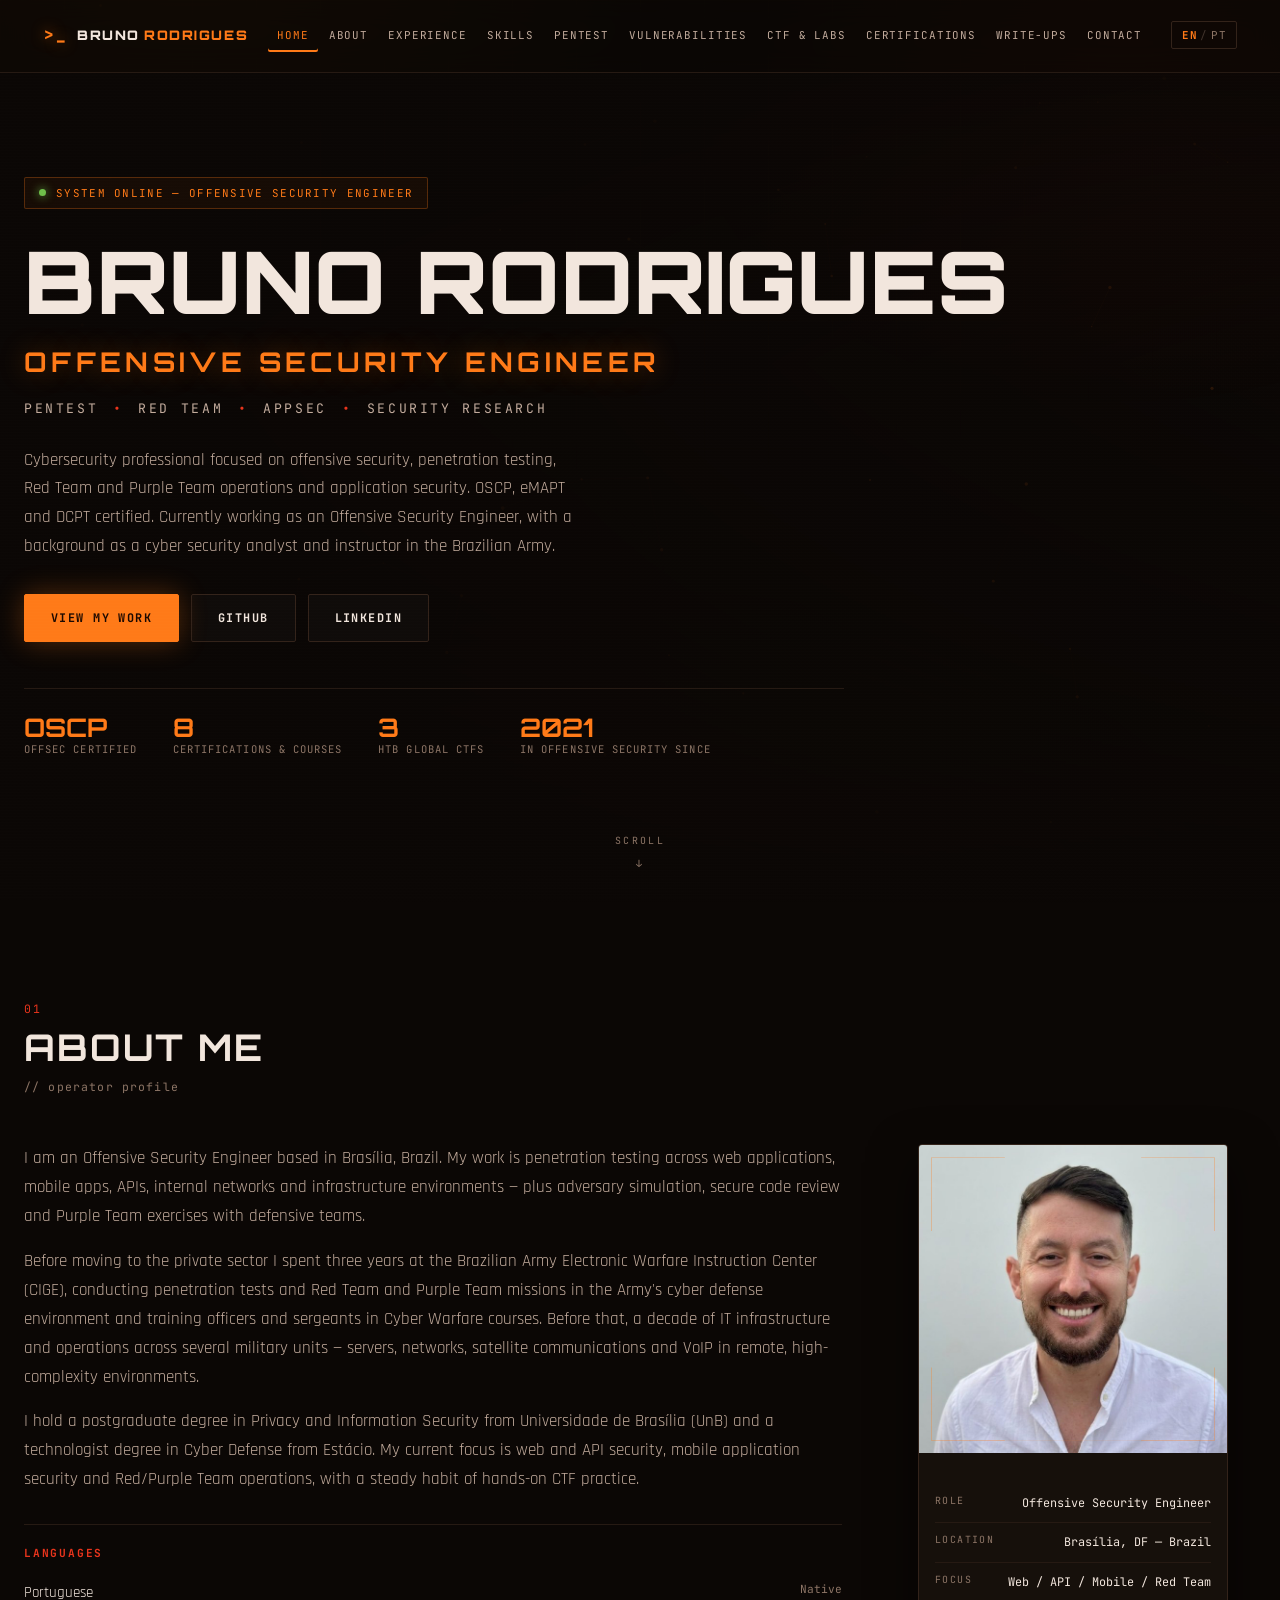
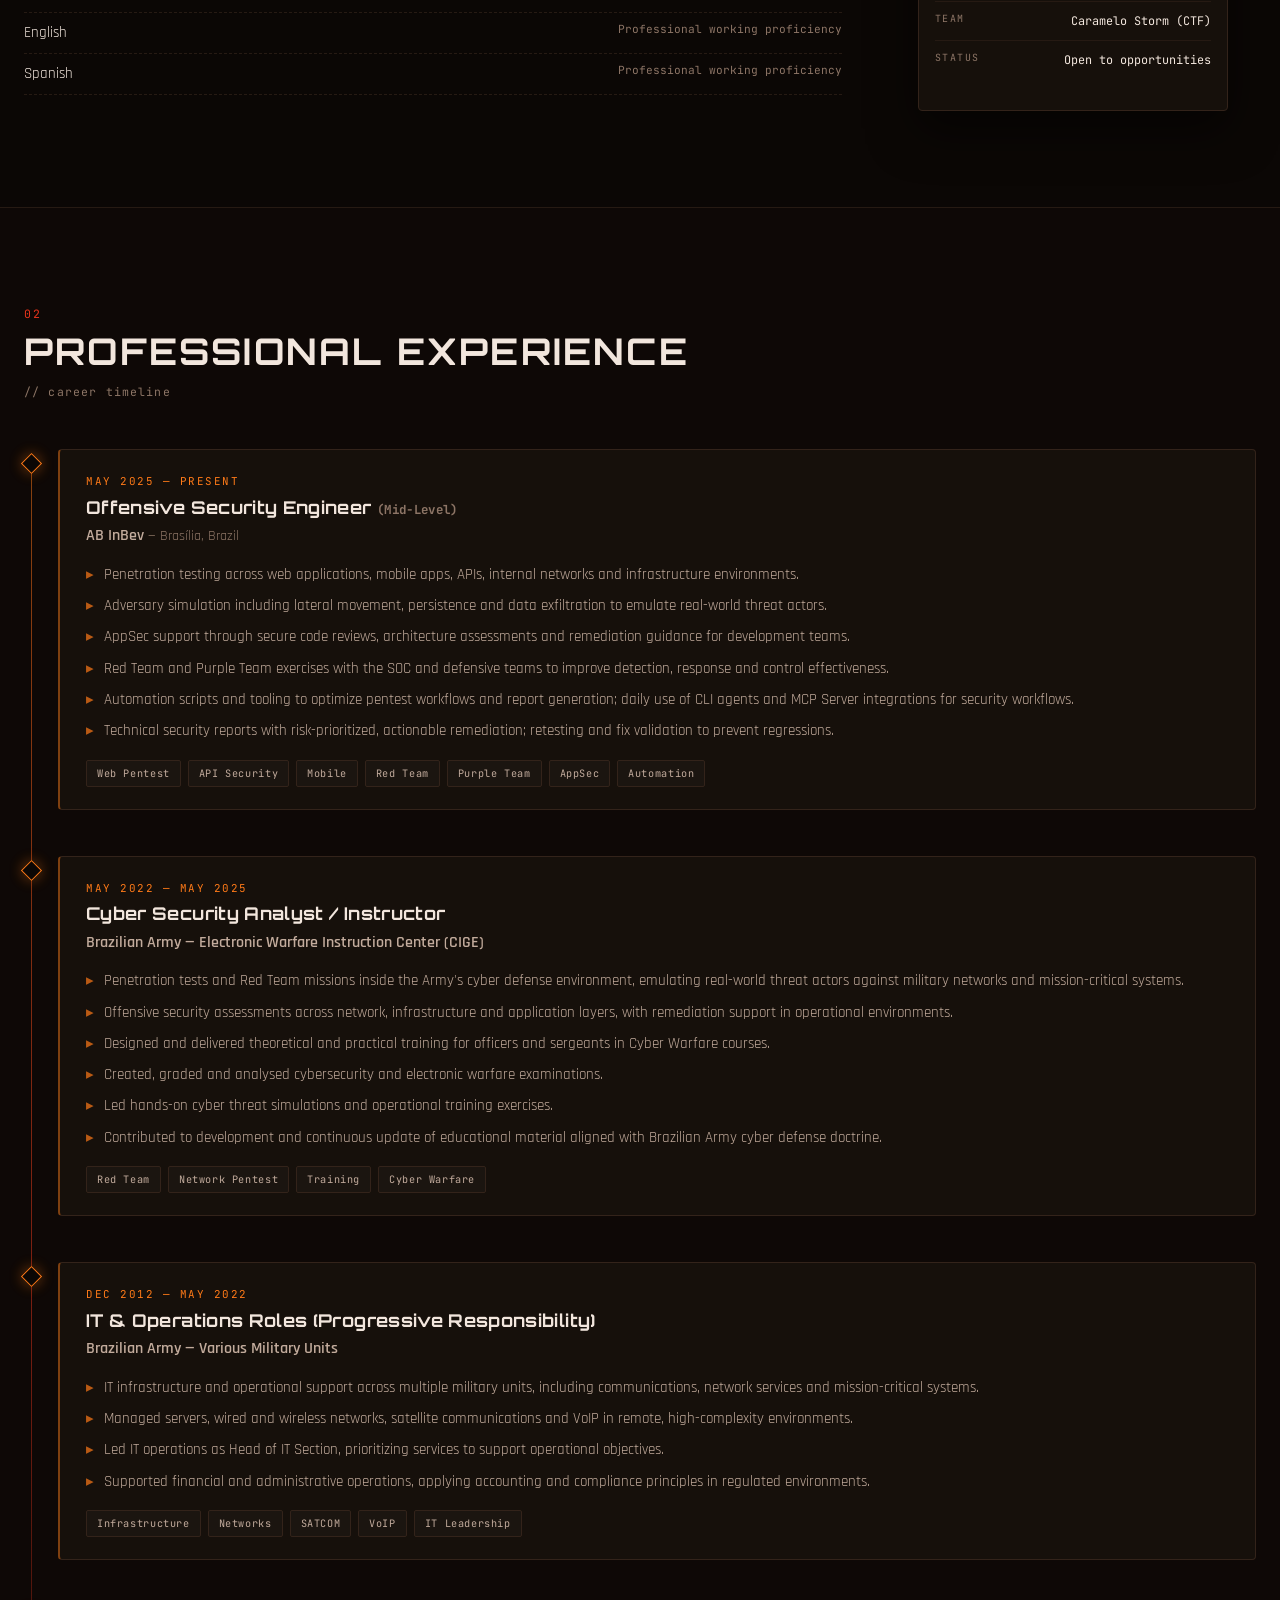
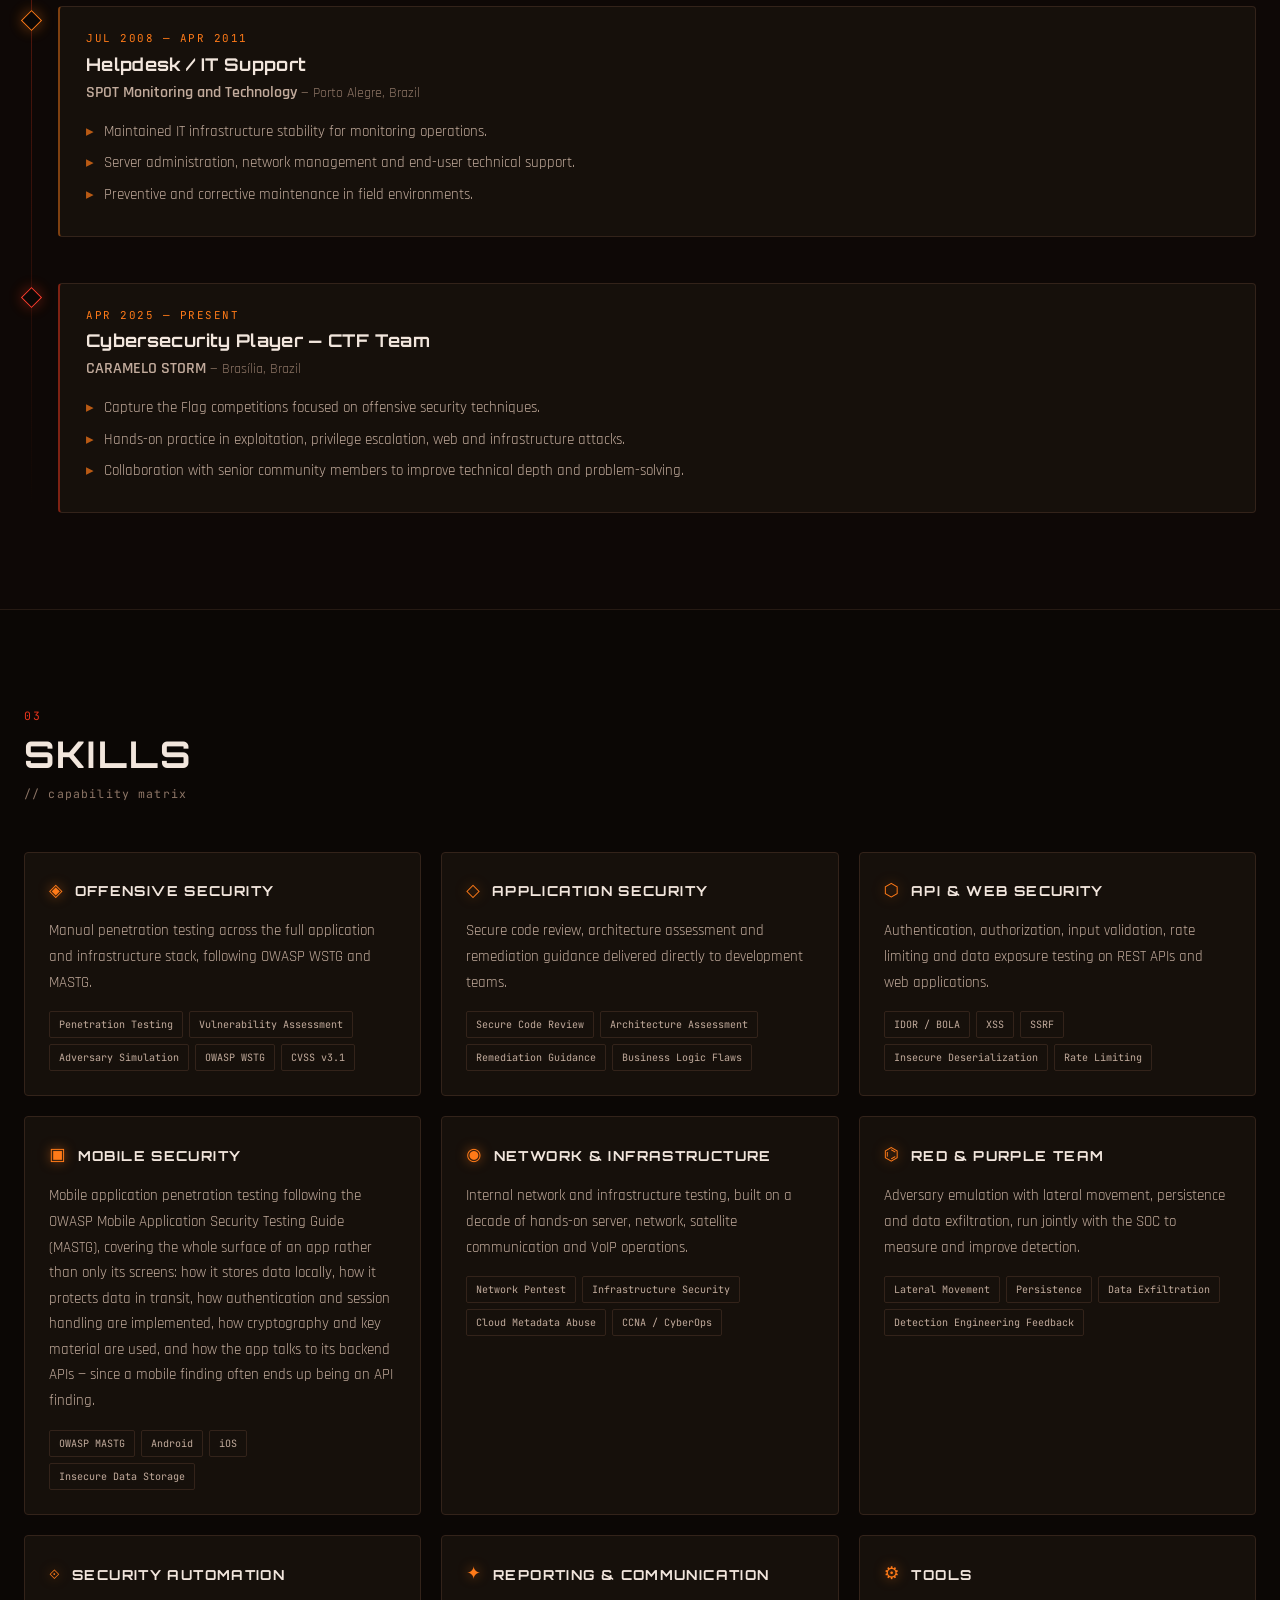
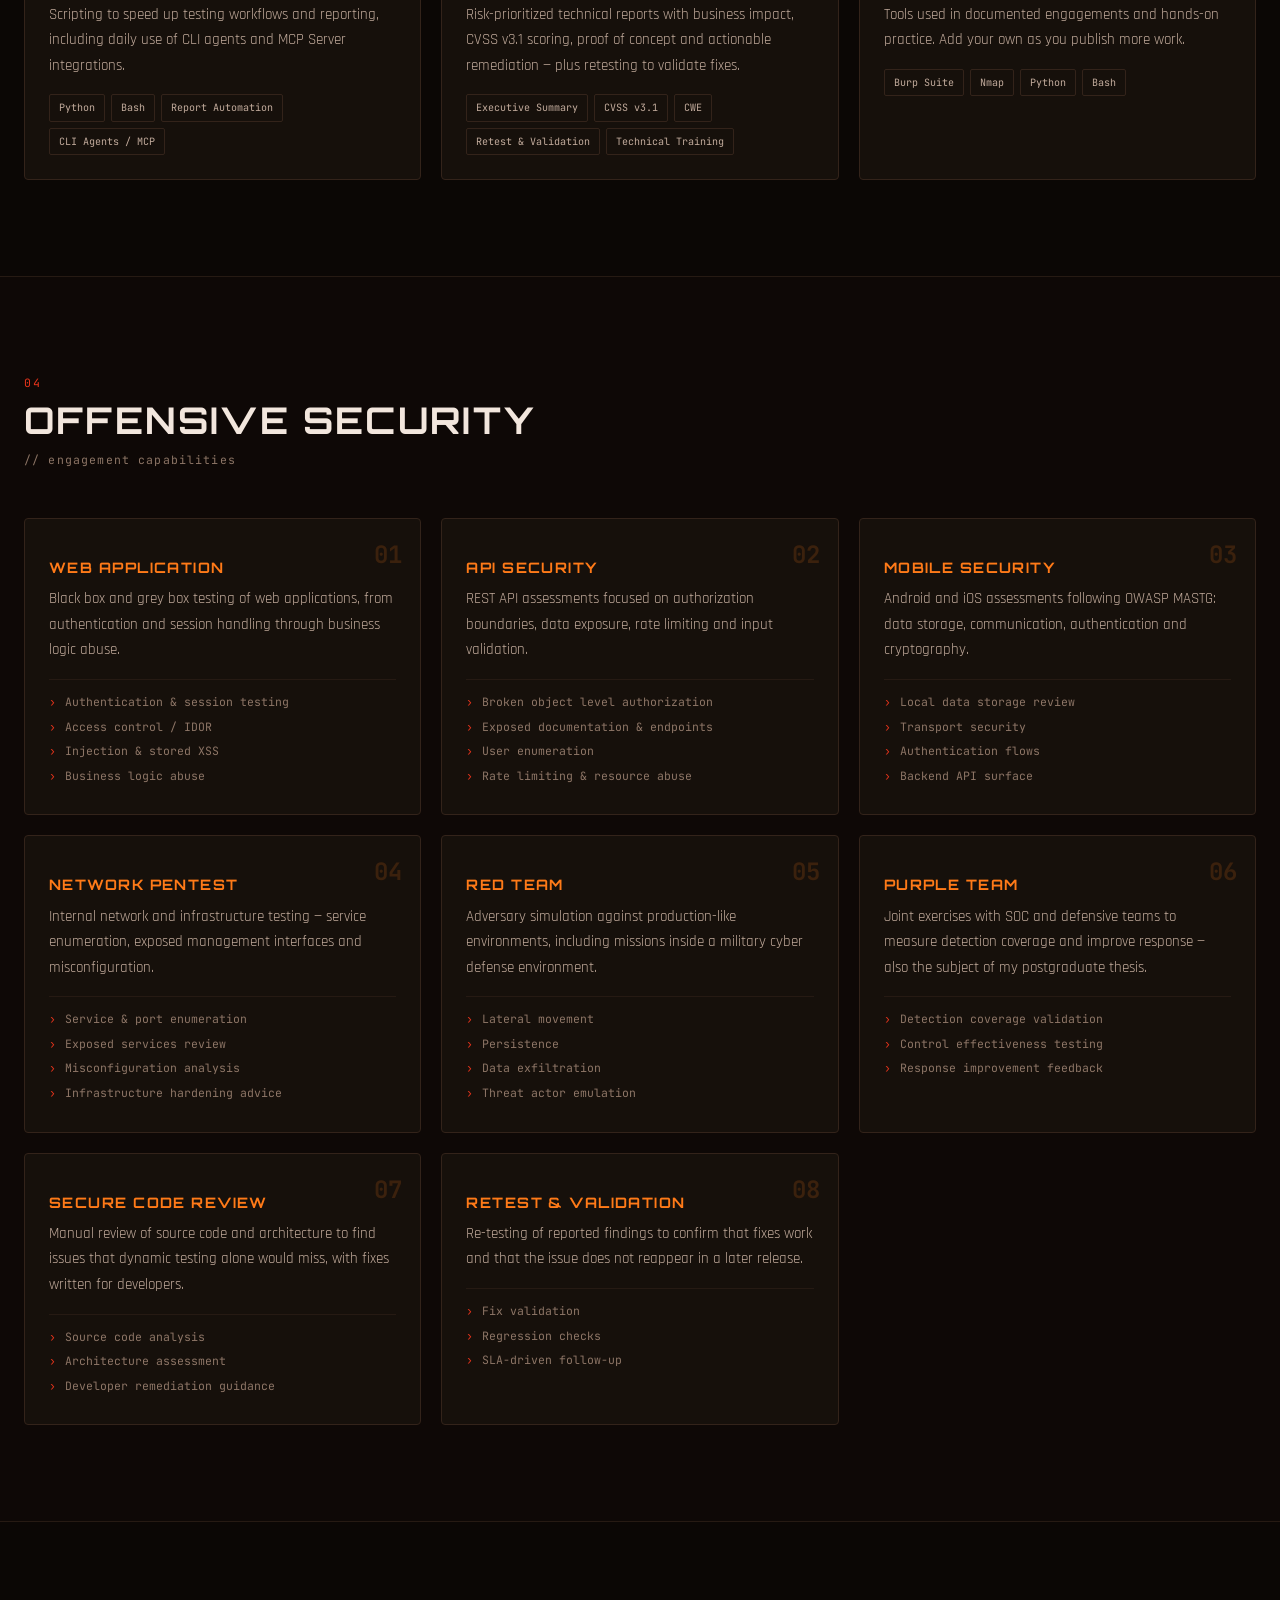
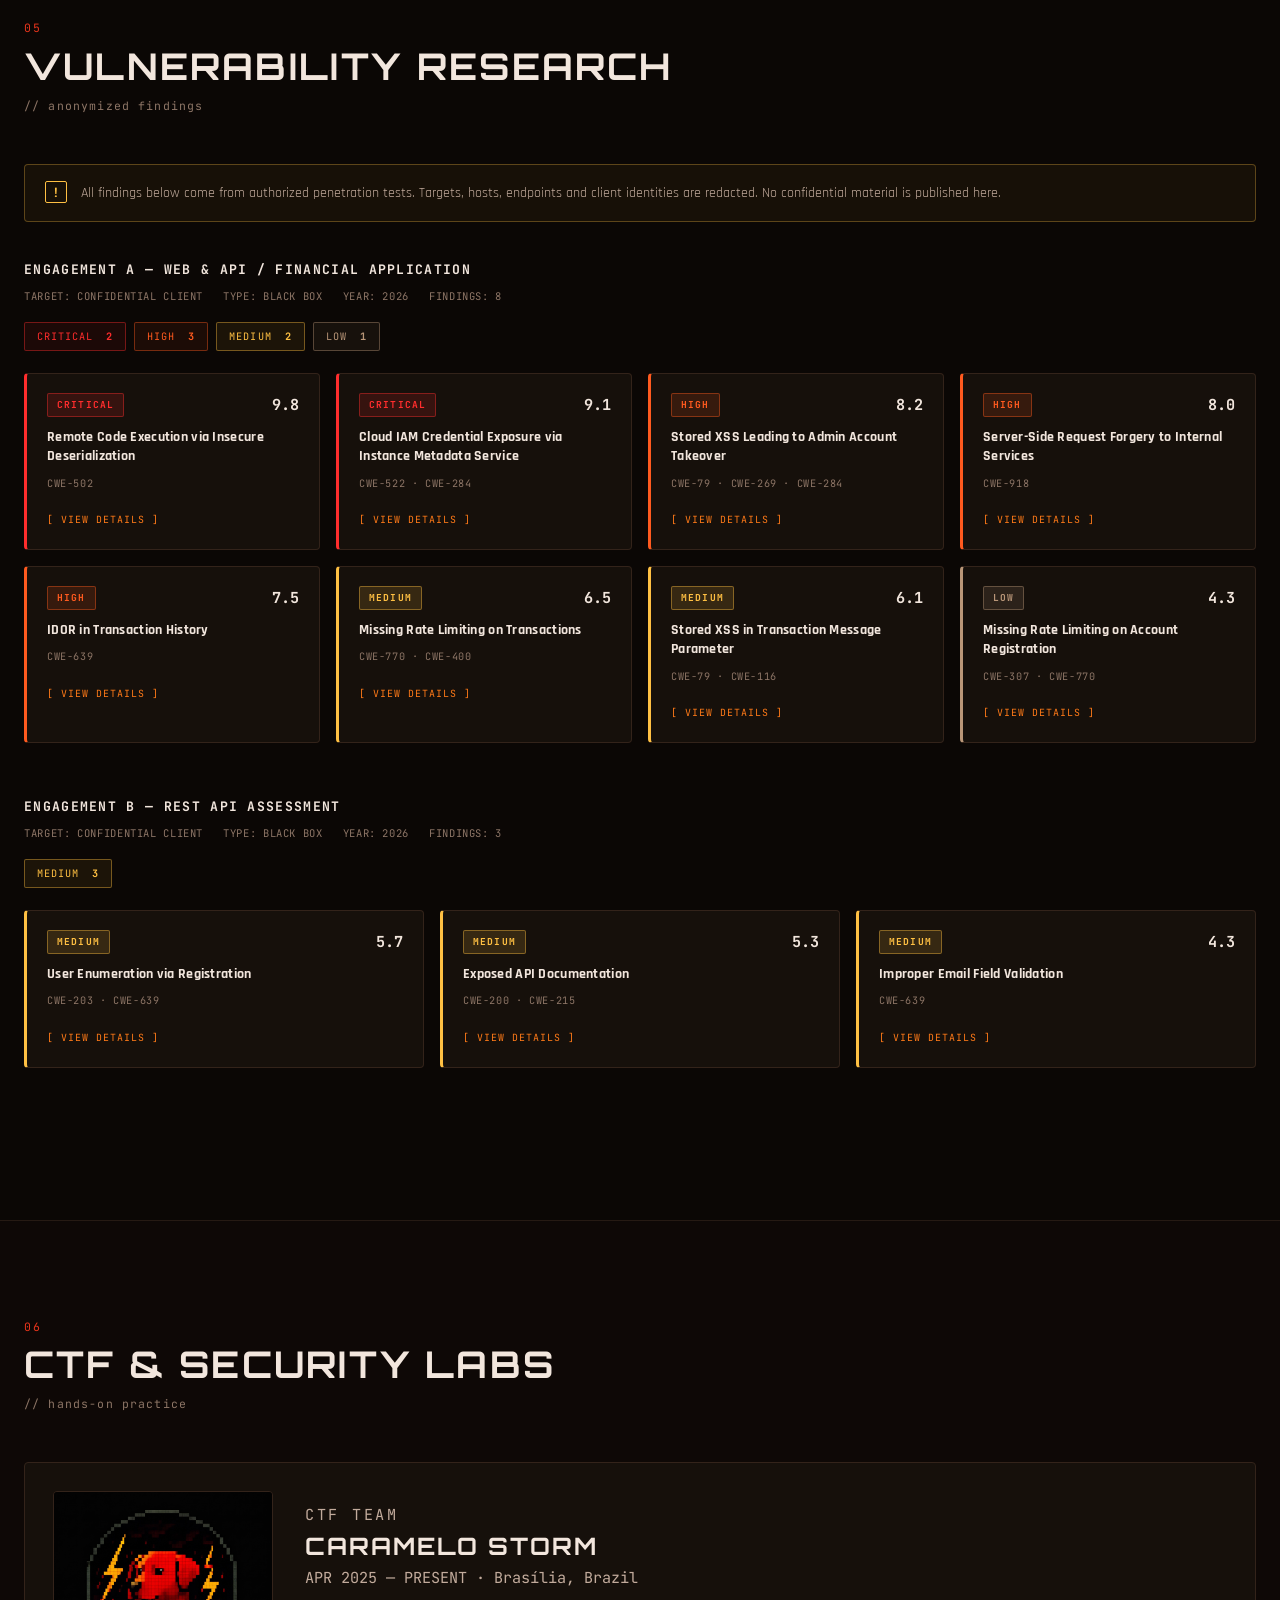
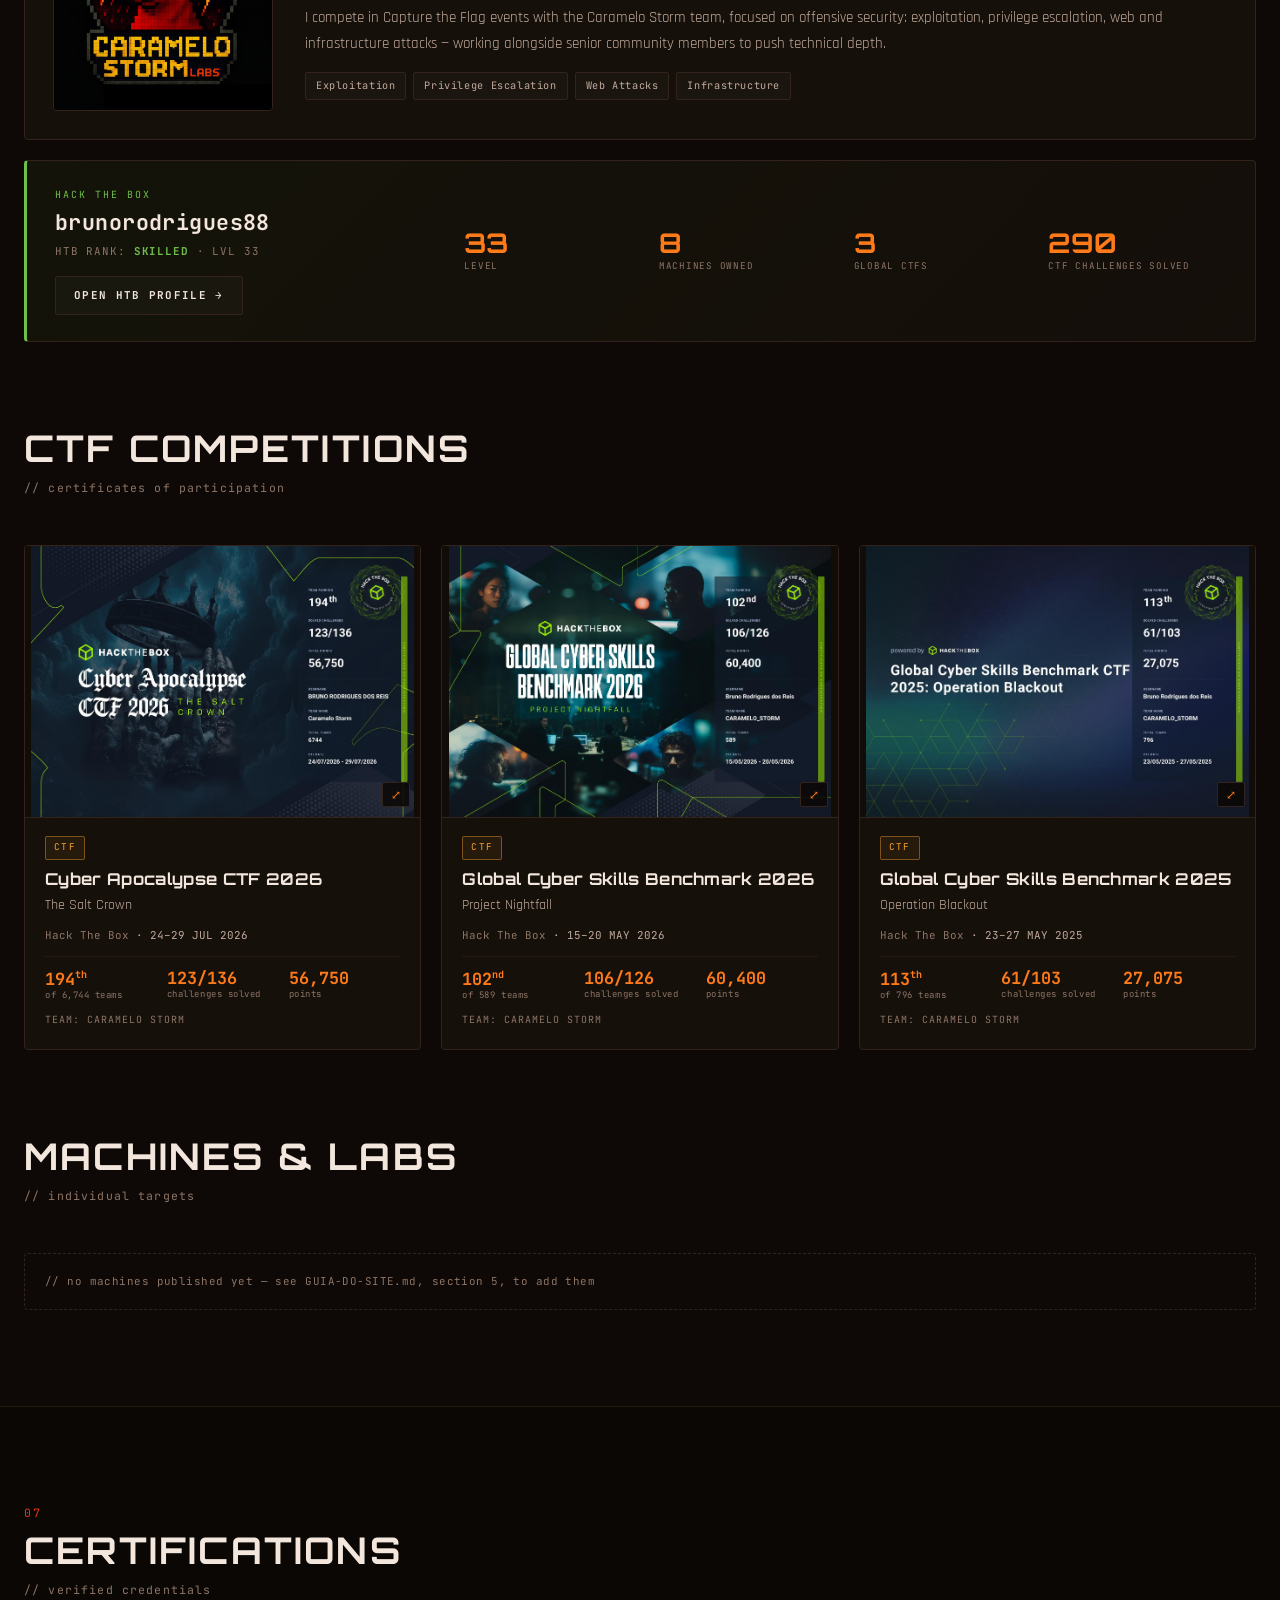
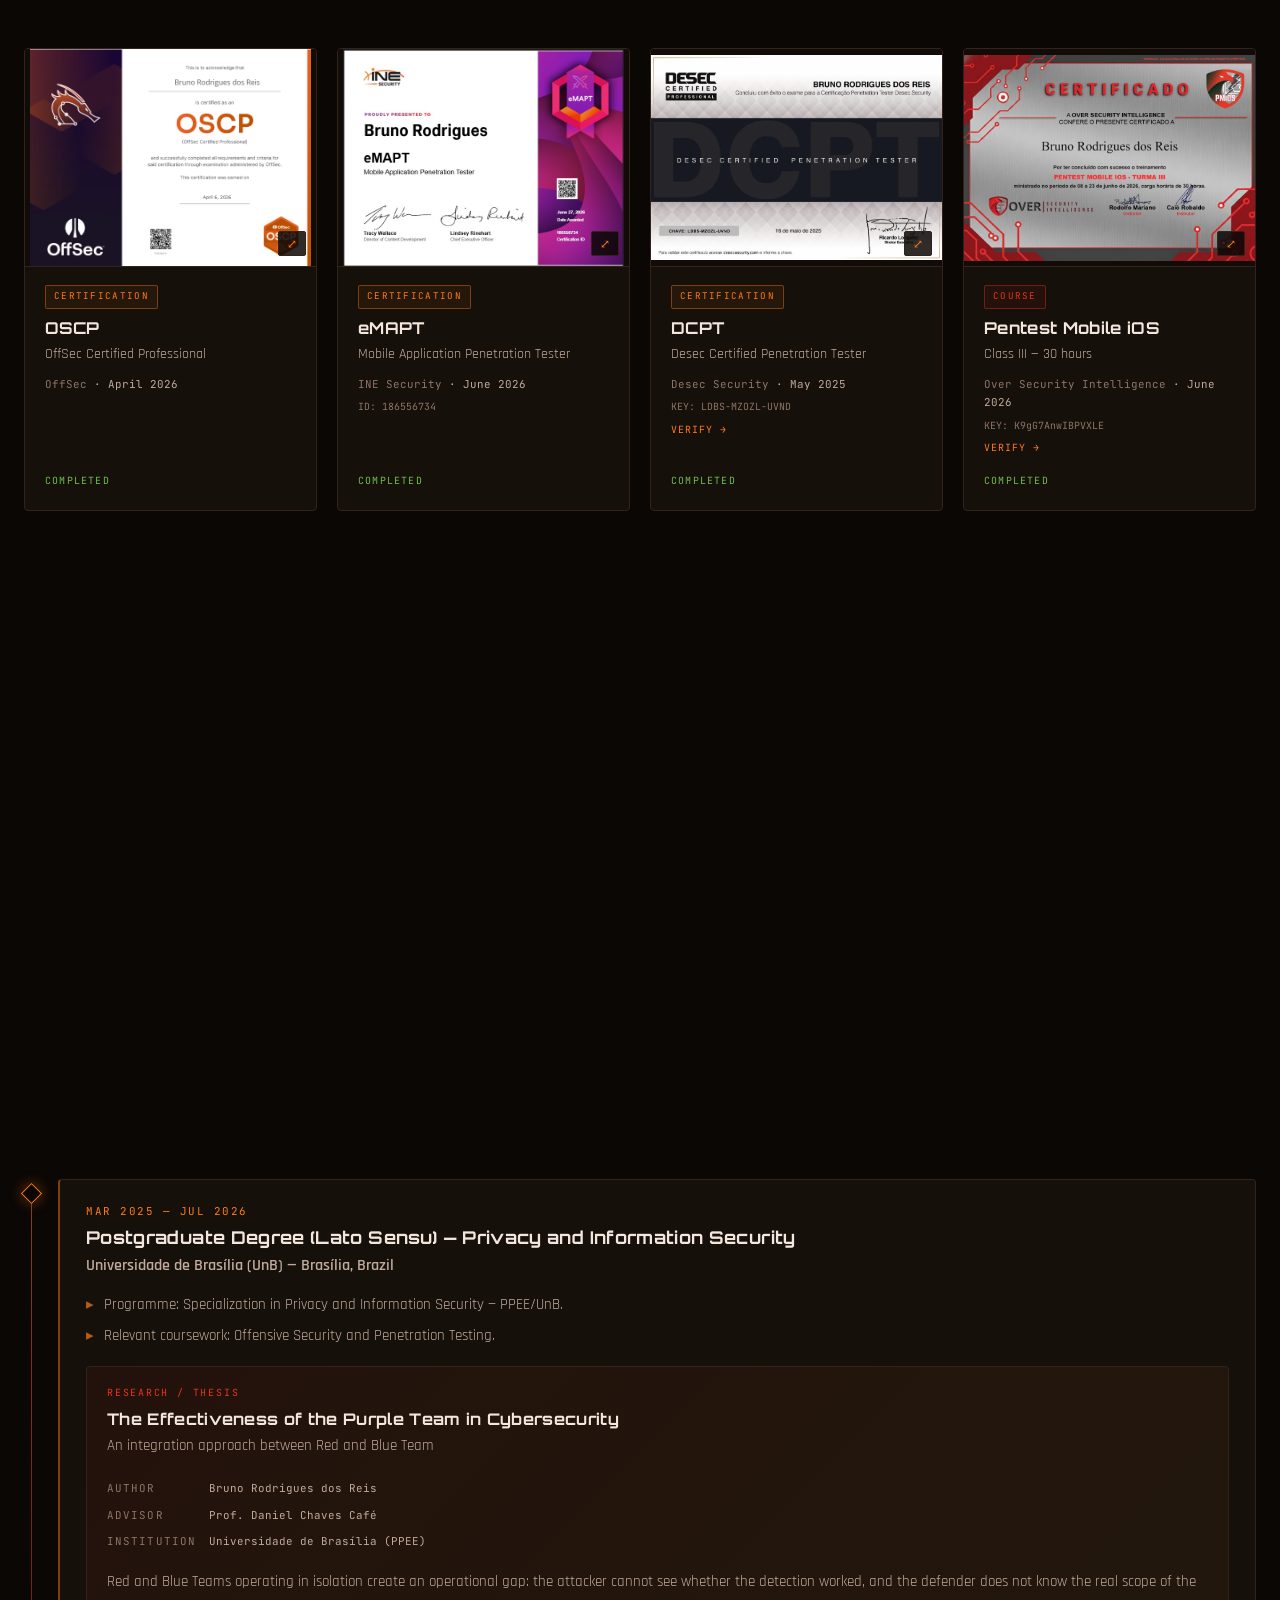
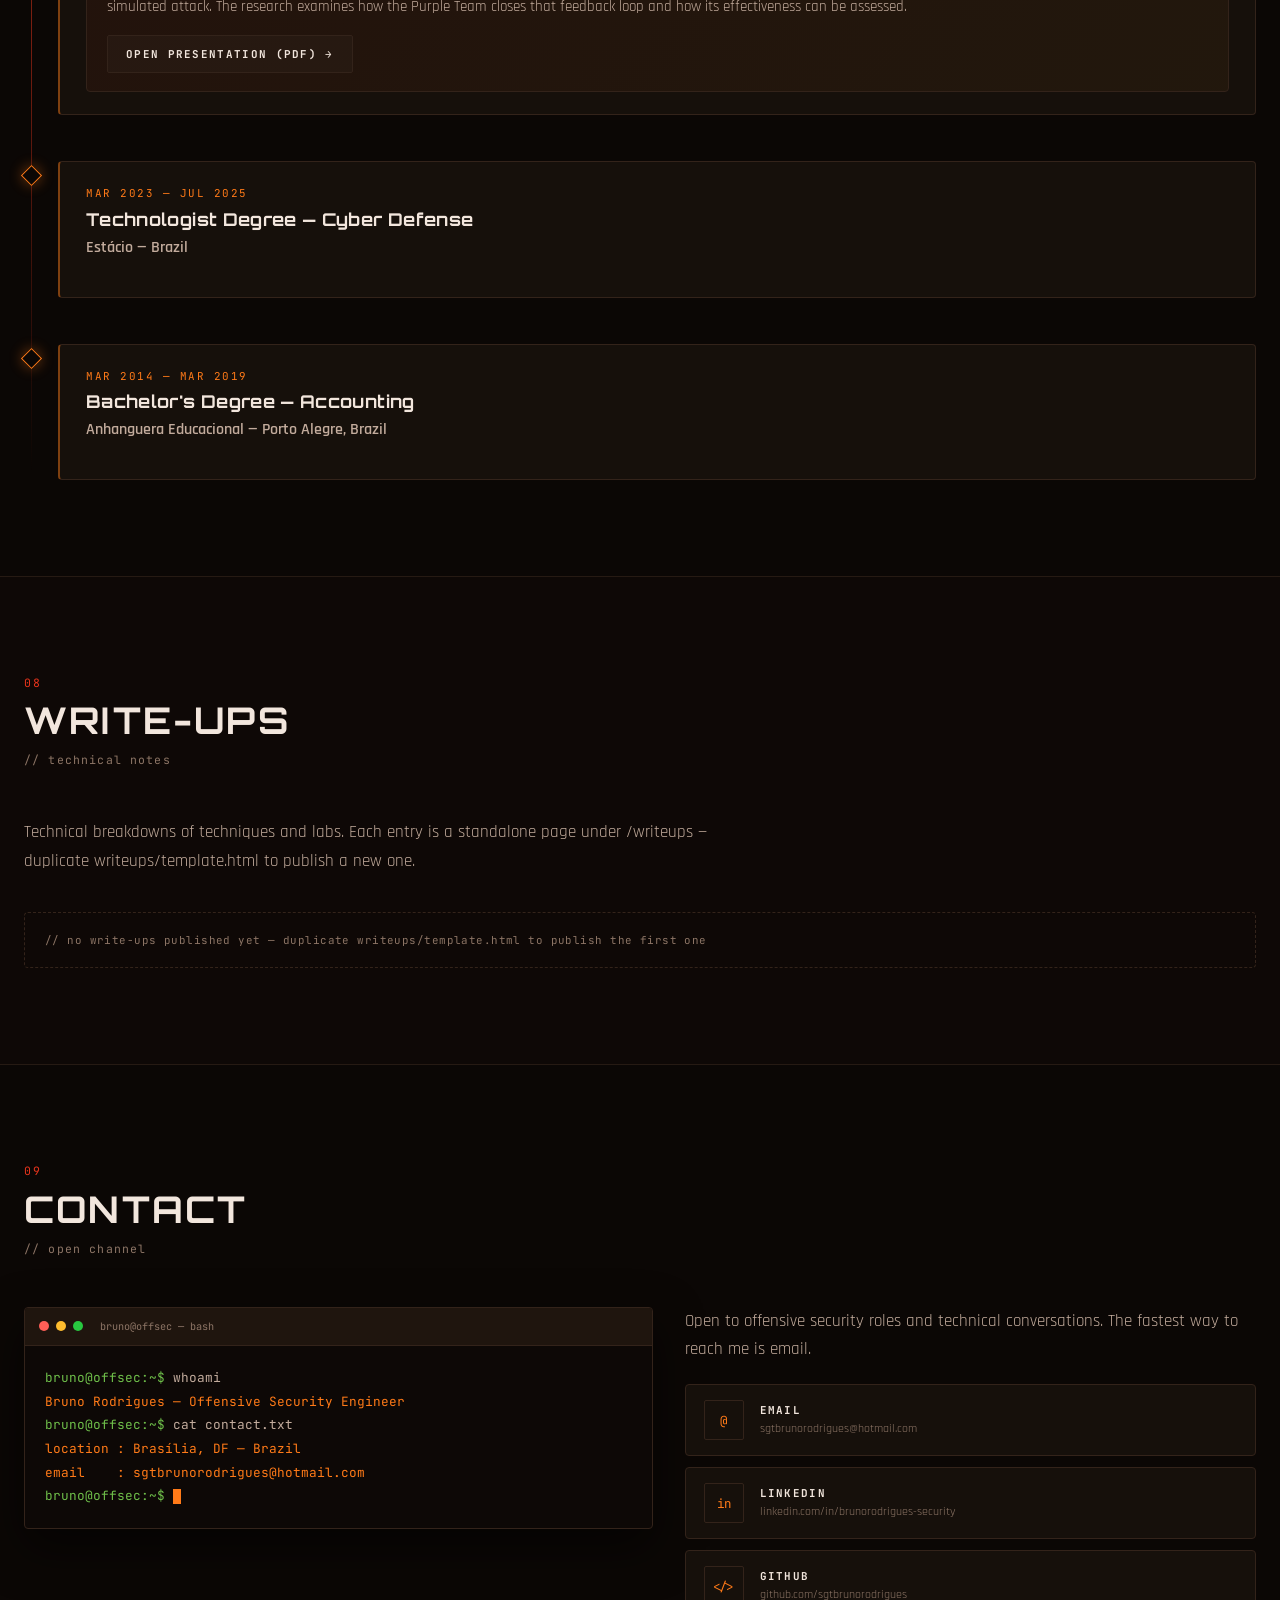
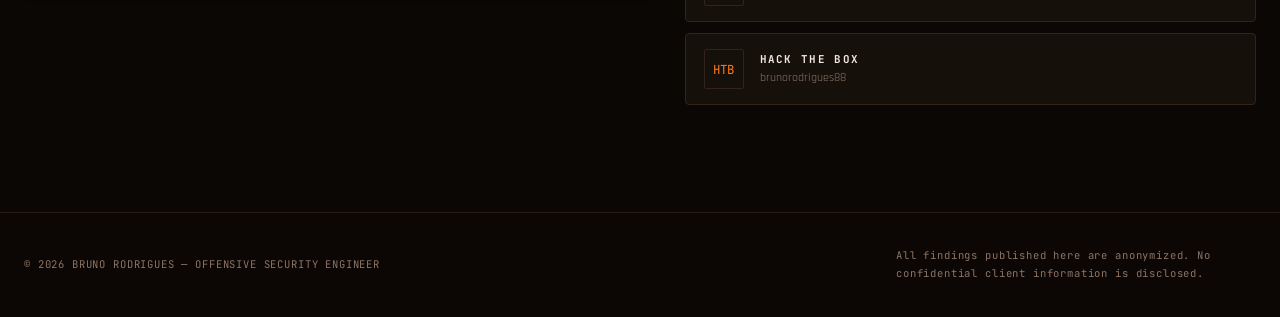
==== index.html @ f2ce3521 "Add files via upload" ====
<!DOCTYPE html>
<html lang="en">
<head>
<meta charset="UTF-8">
<meta name="viewport" content="width=device-width, initial-scale=1.0">

<title>Bruno Rodrigues | Offensive Security Engineer</title>
<meta name="description" content="Cybersecurity portfolio focused on Penetration Testing, Red Team, Application Security and Security Research.">
<meta name="author" content="Bruno Rodrigues">
<meta name="theme-color" content="#0b0705">

<!-- Open Graph / social preview -->
<meta property="og:type" content="website">
<meta property="og:title" content="Bruno Rodrigues | Offensive Security Engineer">
<meta property="og:description" content="Cybersecurity portfolio focused on Penetration Testing, Red Team, Application Security and Security Research.">
<meta property="og:image" content="assets/og-image.jpg">
<meta name="twitter:card" content="summary_large_image">

<!-- Favicon: replace assets/favicon.svg with your own if you want -->
<link rel="icon" href="assets/favicon.svg" type="image/svg+xml">

<!-- Fonts: Orbitron (display) / Rajdhani (UI) / JetBrains Mono (terminal) -->
<link rel="preconnect" href="https://fonts.googleapis.com">
<link rel="preconnect" href="https://fonts.gstatic.com" crossorigin>
<link href="https://fonts.googleapis.com/css2?family=Orbitron:wght@500;700;900&family=Rajdhani:wght@400;500;600;700&family=JetBrains+Mono:wght@400;500;700&display=swap" rel="stylesheet">

<link rel="stylesheet" href="style.css">
</head>

<body>

<!-- ============ BACKGROUND LAYERS (decorative) ============ -->
<div class="bg-grid" aria-hidden="true"></div>
<div class="bg-glow" aria-hidden="true"></div>
<canvas id="particles" class="bg-particles" aria-hidden="true"></canvas>
<div class="scanlines" aria-hidden="true"></div>

<a href="#main" class="skip-link" data-en="Skip to content" data-pt="Ir para o conteúdo">Skip to content</a>

<!-- ============ NAVIGATION ============ -->
<header class="nav" id="nav">
  <div class="nav-inner">
    <a href="#home" class="brand" aria-label="Bruno Rodrigues — home">
      <span class="brand-mark" aria-hidden="true">&gt;_</span>
      <span class="brand-text">BRUNO<span class="brand-accent">RODRIGUES</span></span>
    </a>

    <nav class="nav-links" id="nav-links" aria-label="Main navigation">
      <a href="#home"      data-en="HOME"           data-pt="INÍCIO">HOME</a>
      <a href="#about"     data-en="ABOUT"          data-pt="SOBRE">ABOUT</a>
      <a href="#experience" data-en="EXPERIENCE"    data-pt="EXPERIÊNCIA">EXPERIENCE</a>
      <a href="#skills"    data-en="SKILLS"         data-pt="SKILLS">SKILLS</a>
      <a href="#pentest"   data-en="PENTEST"        data-pt="PENTEST">PENTEST</a>
      <a href="#vulns"     data-en="VULNERABILITIES" data-pt="VULNERABILIDADES">VULNERABILITIES</a>
      <a href="#ctf"       data-en="CTF &amp; LABS" data-pt="CTF &amp; LABS">CTF &amp; LABS</a>
      <a href="#certs"     data-en="CERTIFICATIONS" data-pt="CERTIFICAÇÕES">CERTIFICATIONS</a>
      <a href="#writeups"  data-en="WRITE-UPS"      data-pt="WRITE-UPS">WRITE-UPS</a>
      <a href="#contact"   data-en="CONTACT"        data-pt="CONTATO">CONTACT</a>
    </nav>

    <div class="nav-actions">
      <button id="lang-toggle" class="lang-toggle" type="button"
              aria-label="Switch language / Trocar idioma">
        <span class="lang-opt is-active" data-lang="en">EN</span><span class="lang-sep">/</span><span class="lang-opt" data-lang="pt">PT</span>
      </button>
      <button id="nav-toggle" class="nav-toggle" type="button"
              aria-expanded="false" aria-controls="nav-links"
              aria-label="Open menu">
        <span></span><span></span><span></span>
      </button>
    </div>
  </div>
  <div class="nav-progress" id="nav-progress" aria-hidden="true"></div>
</header>

<main id="main">

<!-- ============ HERO ============ -->
<section id="home" class="hero">
  <div class="hero-media" aria-hidden="true">
    <!-- Replace assets/hero.jpg with your own image (1920x1080 or larger).
         If the file is missing, the gradient below still looks fine. -->
    <img src="assets/hero.jpg" alt="" onerror="this.style.display='none'">
    <div class="hero-media-overlay"></div>
  </div>

  <div class="hero-content">
    <div class="hero-status">
      <span class="dot" aria-hidden="true"></span>
      <span class="mono" data-en="SYSTEM ONLINE — OFFENSIVE SECURITY ENGINEER"
                          data-pt="SISTEMA ONLINE — ENGENHEIRO DE SEGURANÇA OFENSIVA">SYSTEM ONLINE — OFFENSIVE SECURITY ENGINEER</span>
    </div>

    <h1 class="hero-name">
      <span class="glitch" data-text="BRUNO RODRIGUES">BRUNO RODRIGUES</span>
    </h1>

    <p class="hero-title" data-en="OFFENSIVE SECURITY ENGINEER" data-pt="OFFENSIVE SECURITY ENGINEER">OFFENSIVE SECURITY ENGINEER</p>

    <p class="hero-sub mono">PENTEST <span class="sep">•</span> RED TEAM <span class="sep">•</span> APPSEC <span class="sep">•</span> SECURITY RESEARCH</p>

    <p class="hero-desc"
       data-en="Cybersecurity professional focused on offensive security, penetration testing, Red Team and Purple Team operations and application security. OSCP, eMAPT and DCPT certified. Currently working as an Offensive Security Engineer, with a background as a cyber security analyst and instructor in the Brazilian Army."
       data-pt="Profissional de cibersegurança focado em segurança ofensiva, testes de intrusão, operações de Red Team e Purple Team e segurança de aplicações. Certificado OSCP, eMAPT e DCPT. Atualmente atuo como Offensive Security Engineer, com trajetória anterior como analista de segurança cibernética e instrutor no Exército Brasileiro.">
      Cybersecurity professional focused on offensive security, penetration testing, red team operations and application security.
    </p>

    <div class="hero-buttons">
      <a href="#pentest" class="btn btn-primary" data-en="VIEW MY WORK" data-pt="VER MEU TRABALHO">VIEW MY WORK</a>
      <!-- TODO: replace with your real GitHub URL -->
      <a href="https://github.com/sgtbrunorodrigues" class="btn" target="_blank" rel="noopener noreferrer">GITHUB</a>
      <!-- TODO: replace with your real LinkedIn URL -->
      <a href="https://www.linkedin.com/in/brunorodrigues-security/" class="btn" target="_blank" rel="noopener noreferrer">LINKEDIN</a>
    </div>

    <ul class="hero-stats" aria-label="Quick facts">
      <li><strong>OSCP</strong><span data-en="OffSec Certified" data-pt="Certificado OffSec">OffSec Certified</span></li>
      <li><strong>8</strong><span data-en="Certifications &amp; courses" data-pt="Certificações e cursos">Certifications &amp; courses</span></li>
      <li><strong>3</strong><span data-en="HTB global CTFs" data-pt="CTFs globais HTB">HTB global CTFs</span></li>
      <li><strong>2021</strong><span data-en="In offensive security since" data-pt="Em segurança ofensiva desde">In offensive security since</span></li>
    </ul>
  </div>

  <a href="#about" class="hero-scroll mono" aria-label="Scroll to about section">
    <span data-en="SCROLL" data-pt="ROLAR">SCROLL</span>
    <span class="arrow" aria-hidden="true">↓</span>
  </a>
</section>

<!-- ============ ABOUT ============ -->
<section id="about" class="section">
  <div class="wrap">
    <div class="section-head">
      <span class="section-index mono">01</span>
      <h2 data-en="ABOUT ME" data-pt="SOBRE MIM">ABOUT ME</h2>
      <p class="section-tag mono" data-en="// operator profile" data-pt="// perfil do operador">// operator profile</p>
    </div>

    <div class="about-grid">
      <div class="about-text">
        <p data-en="I am an Offensive Security Engineer based in Brasília, Brazil. My work is penetration testing across web applications, mobile apps, APIs, internal networks and infrastructure environments — plus adversary simulation, secure code review and Purple Team exercises with defensive teams."
           data-pt="Sou Offensive Security Engineer, baseado em Brasília, Brasil. Meu trabalho é realizar testes de intrusão em aplicações web, aplicativos mobile, APIs, redes internas e ambientes de infraestrutura — além de simulação de adversários, revisão segura de código e exercícios de Purple Team junto aos times defensivos.">
        </p>

        <p data-en="Before moving to the private sector I spent three years at the Brazilian Army Electronic Warfare Instruction Center (CIGE), conducting penetration tests and Red Team and Purple Team missions in the Army's cyber defense environment and training officers and sergeants in Cyber Warfare courses. Before that, a decade of IT infrastructure and operations across several military units — servers, networks, satellite communications and VoIP in remote, high-complexity environments."
           data-pt="Antes de migrar para a iniciativa privada, passei três anos no Centro de Instrução de Guerra Eletrônica (CIGE) do Exército Brasileiro, conduzindo testes de intrusão e missões de Red Team e Purple Team no ambiente de defesa cibernética da Força e ministrando instrução para oficiais e sargentos em cursos de Guerra Cibernética. Antes disso, uma década de infraestrutura e operações de TI em diversas organizações militares — servidores, redes, comunicações via satélite e VoIP em ambientes remotos e de alta complexidade.">
        </p>

        <p data-en="I hold a postgraduate degree in Privacy and Information Security from Universidade de Brasília (UnB) and a technologist degree in Cyber Defense from Estácio. My current focus is web and API security, mobile application security and Red/Purple Team operations, with a steady habit of hands-on CTF practice."
           data-pt="Sou pós-graduado (lato sensu) em Privacidade e Segurança da Informação pela Universidade de Brasília (UnB) e tecnólogo em Defesa Cibernética pela Estácio. Meu foco atual é segurança web e de APIs, segurança de aplicações mobile e operações de Red/Purple Team, com prática constante em CTFs.">
        </p>

        <div class="about-langs">
          <h3 class="mono" data-en="LANGUAGES" data-pt="IDIOMAS">LANGUAGES</h3>
          <ul>
            <li><span data-en="Portuguese" data-pt="Português">Portuguese</span> <em data-en="Native" data-pt="Nativo">Native</em></li>
            <li><span data-en="English" data-pt="Inglês">English</span> <em data-en="Professional working proficiency" data-pt="Proficiência profissional">Professional working proficiency</em></li>
            <li><span data-en="Spanish" data-pt="Espanhol">Spanish</span> <em data-en="Professional working proficiency" data-pt="Proficiência profissional">Professional working proficiency</em></li>
          </ul>
        </div>
      </div>

      <aside class="about-card" aria-label="Profile summary">
        <div class="about-photo">
          <!-- Replace assets/profile.jpg with your photo (square, ~600x600) -->
          <img src="assets/profile.jpg" alt="Bruno Rodrigues" onerror="this.closest('.about-photo').classList.add('no-photo')">
          <div class="photo-fallback mono" aria-hidden="true">BR</div>
          <div class="photo-frame" aria-hidden="true"></div>
        </div>
        <dl class="about-meta mono">
          <div><dt data-en="ROLE" data-pt="CARGO">ROLE</dt><dd>Offensive Security Engineer</dd></div>
          <div><dt data-en="LOCATION" data-pt="LOCALIZAÇÃO">LOCATION</dt><dd data-en="Brasília, DF — Brazil" data-pt="Brasília, DF — Brasil">Brasília, DF — Brazil</dd></div>
          <div><dt data-en="FOCUS" data-pt="FOCO">FOCUS</dt><dd data-en="Web / API / Mobile / Red Team" data-pt="Web / API / Mobile / Red Team">Web / API / Mobile / Red Team</dd></div>
          <div><dt data-en="TEAM" data-pt="EQUIPE">TEAM</dt><dd>Caramelo Storm (CTF)</dd></div>
          <div><dt data-en="STATUS" data-pt="STATUS">STATUS</dt><dd class="status-ok" data-en="Open to opportunities" data-pt="Aberto a oportunidades">Open to opportunities</dd></div>
        </dl>
      </aside>
    </div>
  </div>
</section>

<!-- ============ EXPERIENCE ============ -->
<section id="experience" class="section section-alt">
  <div class="wrap">
    <div class="section-head">
      <span class="section-index mono">02</span>
      <h2 data-en="PROFESSIONAL EXPERIENCE" data-pt="EXPERIÊNCIA PROFISSIONAL">PROFESSIONAL EXPERIENCE</h2>
      <p class="section-tag mono" data-en="// career timeline" data-pt="// linha do tempo">// career timeline</p>
    </div>

    <ol class="timeline">

      <li class="tl-item">
        <div class="tl-marker" aria-hidden="true"></div>
        <div class="tl-body">
          <p class="tl-period mono" data-en="MAY 2025 — PRESENT" data-pt="MAI 2025 — ATUAL">MAY 2025 — PRESENT</p>
          <h3 class="tl-role">Offensive Security Engineer <span class="tl-level" data-en="(Mid-Level)" data-pt="(Pleno)">(Mid-Level)</span></h3>
          <p class="tl-company">AB InBev <span class="tl-place" data-en="— Brasília, Brazil" data-pt="— Brasília, Brasil">— Brasília, Brazil</span></p>
          <ul class="tl-list">
            <li data-en="Penetration testing across web applications, mobile apps, APIs, internal networks and infrastructure environments." data-pt="Testes de intrusão em aplicações web, apps mobile, APIs, redes internas e ambientes de infraestrutura."></li>
            <li data-en="Adversary simulation including lateral movement, persistence and data exfiltration to emulate real-world threat actors." data-pt="Simulação de adversários incluindo movimentação lateral, persistência e exfiltração de dados para emular agentes de ameaça reais."></li>
            <li data-en="AppSec support through secure code reviews, architecture assessments and remediation guidance for development teams." data-pt="Apoio a AppSec com revisão segura de código, avaliação de arquitetura e orientação de remediação para times de desenvolvimento."></li>
            <li data-en="Red Team and Purple Team exercises with the SOC and defensive teams to improve detection, response and control effectiveness." data-pt="Exercícios de Red Team e Purple Team com o SOC e times defensivos para melhorar detecção, resposta e efetividade dos controles."></li>
            <li data-en="Automation scripts and tooling to optimize pentest workflows and report generation; daily use of CLI agents and MCP Server integrations for security workflows." data-pt="Scripts de automação e ferramentas para otimizar o fluxo de pentest e a geração de relatórios; uso diário de agentes de CLI e integração com MCP Servers em workflows de segurança."></li>
            <li data-en="Technical security reports with risk-prioritized, actionable remediation; retesting and fix validation to prevent regressions." data-pt="Relatórios técnicos com remediação priorizada por risco; reteste e validação de correções para evitar regressões."></li>
          </ul>
          <ul class="tag-row" aria-label="Focus areas">
            <li>Web Pentest</li><li>API Security</li><li>Mobile</li><li>Red Team</li><li>Purple Team</li><li>AppSec</li><li>Automation</li>
          </ul>
        </div>
      </li>

      <li class="tl-item">
        <div class="tl-marker" aria-hidden="true"></div>
        <div class="tl-body">
          <p class="tl-period mono" data-en="MAY 2022 — MAY 2025" data-pt="MAI 2022 — MAI 2025">MAY 2022 — MAY 2025</p>
          <h3 class="tl-role" data-en="Cyber Security Analyst / Instructor" data-pt="Analista de Segurança Cibernética / Instrutor">Cyber Security Analyst / Instructor</h3>
          <p class="tl-company" data-en="Brazilian Army — Electronic Warfare Instruction Center (CIGE)" data-pt="Exército Brasileiro — Centro de Instrução de Guerra Eletrônica (CIGE)">Brazilian Army — Electronic Warfare Instruction Center (CIGE)<span class="tl-place"> — Brasília, Brazil</span></p>
          <ul class="tl-list">
            <li data-en="Penetration tests and Red Team missions inside the Army's cyber defense environment, emulating real-world threat actors against military networks and mission-critical systems." data-pt="Testes de intrusão e missões de Red Team no ambiente de defesa cibernética do Exército, emulando agentes de ameaça reais contra redes militares e sistemas críticos."></li>
            <li data-en="Offensive security assessments across network, infrastructure and application layers, with remediation support in operational environments." data-pt="Avaliações de segurança ofensiva nas camadas de rede, infraestrutura e aplicação, com apoio à remediação em ambientes operacionais."></li>
            <li data-en="Designed and delivered theoretical and practical training for officers and sergeants in Cyber Warfare courses." data-pt="Planejamento e condução de instrução teórica e prática para oficiais e sargentos em cursos de Guerra Cibernética."></li>
            <li data-en="Created, graded and analysed cybersecurity and electronic warfare examinations." data-pt="Elaboração, correção e análise de avaliações de segurança cibernética e guerra eletrônica."></li>
            <li data-en="Led hands-on cyber threat simulations and operational training exercises." data-pt="Condução de simulações de ameaças cibernéticas e exercícios operacionais práticos."></li>
            <li data-en="Contributed to development and continuous update of educational material aligned with Brazilian Army cyber defense doctrine." data-pt="Contribuição no desenvolvimento e atualização de material didático alinhado à doutrina de defesa cibernética do Exército Brasileiro."></li>
          </ul>
          <ul class="tag-row" aria-label="Focus areas">
            <li>Red Team</li><li data-en="Network Pentest" data-pt="Pentest de Rede">Network Pentest</li><li data-en="Training" data-pt="Instrução">Training</li><li data-en="Cyber Warfare" data-pt="Guerra Cibernética">Cyber Warfare</li>
          </ul>
        </div>
      </li>

      <li class="tl-item">
        <div class="tl-marker" aria-hidden="true"></div>
        <div class="tl-body">
          <p class="tl-period mono" data-en="DEC 2012 — MAY 2022" data-pt="DEZ 2012 — MAI 2022">DEC 2012 — MAY 2022</p>
          <h3 class="tl-role" data-en="IT &amp; Operations Roles (Progressive Responsibility)" data-pt="Funções de TI e Operações (responsabilidade progressiva)">IT &amp; Operations Roles (Progressive Responsibility)</h3>
          <p class="tl-company" data-en="Brazilian Army — Various Military Units" data-pt="Exército Brasileiro — Diversas Organizações Militares">Brazilian Army — Various Military Units<span class="tl-place"> — Brazil</span></p>
          <ul class="tl-list">
            <li data-en="IT infrastructure and operational support across multiple military units, including communications, network services and mission-critical systems." data-pt="Infraestrutura de TI e suporte operacional em diversas organizações militares, incluindo comunicações, serviços de rede e sistemas críticos."></li>
            <li data-en="Managed servers, wired and wireless networks, satellite communications and VoIP in remote, high-complexity environments." data-pt="Administração de servidores, redes cabeadas e sem fio, comunicações via satélite e VoIP em ambientes remotos e de alta complexidade."></li>
            <li data-en="Led IT operations as Head of IT Section, prioritizing services to support operational objectives." data-pt="Liderança das operações de TI como Chefe da Seção de Informática, priorizando serviços para sustentar os objetivos operacionais."></li>
            <li data-en="Supported financial and administrative operations, applying accounting and compliance principles in regulated environments." data-pt="Apoio a operações financeiras e administrativas, aplicando princípios contábeis e de conformidade em ambientes regulados."></li>
          </ul>
          <ul class="tag-row" aria-label="Focus areas">
            <li data-en="Infrastructure" data-pt="Infraestrutura">Infrastructure</li><li data-en="Networks" data-pt="Redes">Networks</li><li>SATCOM</li><li>VoIP</li><li data-en="IT Leadership" data-pt="Gestão de TI">IT Leadership</li>
          </ul>
        </div>
      </li>

      <li class="tl-item">
        <div class="tl-marker" aria-hidden="true"></div>
        <div class="tl-body">
          <p class="tl-period mono" data-en="JUL 2008 — APR 2011" data-pt="JUL 2008 — ABR 2011">JUL 2008 — APR 2011</p>
          <h3 class="tl-role" data-en="Helpdesk / IT Support" data-pt="Helpdesk / Suporte de TI">Helpdesk / IT Support</h3>
          <p class="tl-company">SPOT Monitoring and Technology <span class="tl-place" data-en="— Porto Alegre, Brazil" data-pt="— Porto Alegre, Brasil">— Porto Alegre, Brazil</span></p>
          <ul class="tl-list">
            <li data-en="Maintained IT infrastructure stability for monitoring operations." data-pt="Manutenção da estabilidade da infraestrutura de TI para operações de monitoramento."></li>
            <li data-en="Server administration, network management and end-user technical support." data-pt="Administração de servidores, gestão de redes e suporte técnico a usuários."></li>
            <li data-en="Preventive and corrective maintenance in field environments." data-pt="Manutenção preventiva e corretiva em campo."></li>
          </ul>
        </div>
      </li>

      <li class="tl-item tl-item-alt">
        <div class="tl-marker" aria-hidden="true"></div>
        <div class="tl-body">
          <p class="tl-period mono" data-en="APR 2025 — PRESENT" data-pt="ABR 2025 — ATUAL">APR 2025 — PRESENT</p>
          <h3 class="tl-role" data-en="Cybersecurity Player — CTF Team" data-pt="Cybersecurity Player — Time de CTF">Cybersecurity Player — CTF Team</h3>
          <p class="tl-company">CARAMELO STORM <span class="tl-place" data-en="— Brasília, Brazil" data-pt="— Brasília, Brasil">— Brasília, Brazil</span></p>
          <ul class="tl-list">
            <li data-en="Capture the Flag competitions focused on offensive security techniques." data-pt="Competições de Capture the Flag com foco em técnicas de segurança ofensiva."></li>
            <li data-en="Hands-on practice in exploitation, privilege escalation, web and infrastructure attacks." data-pt="Prática em exploração, escalonamento de privilégios e ataques web e de infraestrutura."></li>
            <li data-en="Collaboration with senior community members to improve technical depth and problem-solving." data-pt="Colaboração com membros seniores da comunidade para aprofundamento técnico e resolução de problemas."></li>
          </ul>
        </div>
      </li>

    </ol>
  </div>
</section>

<!-- ============ SKILLS ============ -->
<section id="skills" class="section">
  <div class="wrap">
    <div class="section-head">
      <span class="section-index mono">03</span>
      <h2 data-en="SKILLS" data-pt="COMPETÊNCIAS">SKILLS</h2>
      <p class="section-tag mono" data-en="// capability matrix" data-pt="// matriz de capacidades">// capability matrix</p>
    </div>

    <div class="cards grid-3">

      <article class="card">
        <header class="card-head"><span class="card-icon" aria-hidden="true">◈</span>
          <h3 data-en="OFFENSIVE SECURITY" data-pt="SEGURANÇA OFENSIVA">OFFENSIVE SECURITY</h3></header>
        <p data-en="Manual penetration testing across the full application and infrastructure stack, following OWASP WSTG and MASTG."
           data-pt="Testes de intrusão manuais em toda a pilha de aplicação e infraestrutura, seguindo OWASP WSTG e MASTG."></p>
        <ul class="chips">
          <li data-en="Penetration Testing" data-pt="Testes de Intrusão">Penetration Testing</li>
          <li data-en="Vulnerability Assessment" data-pt="Vulnerability Assessment">Vulnerability Assessment</li>
          <li data-en="Adversary Simulation" data-pt="Simulação de Adversários">Adversary Simulation</li>
          <li>OWASP WSTG</li>
          <li>CVSS v3.1</li>
        </ul>
      </article>

      <article class="card">
        <header class="card-head"><span class="card-icon" aria-hidden="true">◇</span>
          <h3 data-en="APPLICATION SECURITY" data-pt="SEGURANÇA DE APLICAÇÕES">APPLICATION SECURITY</h3></header>
        <p data-en="Secure code review, architecture assessment and remediation guidance delivered directly to development teams."
           data-pt="Revisão segura de código, avaliação de arquitetura e orientação de remediação entregues diretamente aos times de desenvolvimento."></p>
        <ul class="chips">
          <li data-en="Secure Code Review" data-pt="Revisão Segura de Código">Secure Code Review</li>
          <li data-en="Architecture Assessment" data-pt="Avaliação de Arquitetura">Architecture Assessment</li>
          <li data-en="Remediation Guidance" data-pt="Orientação de Remediação">Remediation Guidance</li>
          <li data-en="Business Logic Flaws" data-pt="Falhas de Lógica de Negócio">Business Logic Flaws</li>
        </ul>
      </article>

      <article class="card">
        <header class="card-head"><span class="card-icon" aria-hidden="true">⬡</span>
          <h3 data-en="API &amp; WEB SECURITY" data-pt="SEGURANÇA WEB &amp; API">API &amp; WEB SECURITY</h3></header>
        <p data-en="Authentication, authorization, input validation, rate limiting and data exposure testing on REST APIs and web applications."
           data-pt="Testes de autenticação, autorização, validação de entrada, rate limiting e exposição de dados em APIs REST e aplicações web."></p>
        <ul class="chips">
          <li>IDOR / BOLA</li><li>XSS</li><li>SSRF</li>
          <li data-en="Insecure Deserialization" data-pt="Desserialização Insegura">Insecure Deserialization</li>
          <li data-en="Rate Limiting" data-pt="Rate Limiting">Rate Limiting</li>
        </ul>
      </article>

      <article class="card">
        <header class="card-head"><span class="card-icon" aria-hidden="true">▣</span>
          <h3 data-en="MOBILE SECURITY" data-pt="SEGURANÇA MOBILE">MOBILE SECURITY</h3></header>
        <p data-en="Mobile application penetration testing following the OWASP Mobile Application Security Testing Guide (MASTG), covering the whole surface of an app rather than only its screens: how it stores data locally, how it protects data in transit, how authentication and session handling are implemented, how cryptography and key material are used, and how the app talks to its backend APIs — since a mobile finding often ends up being an API finding."
           data-pt="Testes de intrusão em aplicações mobile seguindo o OWASP Mobile Application Security Testing Guide (MASTG), cobrindo toda a superfície do app e não apenas suas telas: como ele armazena dados localmente, como protege os dados em trânsito, como implementa autenticação e gestão de sessão, como usa criptografia e material de chave, e como conversa com as APIs de backend — já que um achado em mobile frequentemente termina como um achado de API."></p>
        <ul class="chips">
          <li>OWASP MASTG</li><li>Android</li><li>iOS</li>
          <li data-en="Insecure Data Storage" data-pt="Armazenamento Inseguro">Insecure Data Storage</li>
        </ul>
      </article>

      <article class="card">
        <header class="card-head"><span class="card-icon" aria-hidden="true">◉</span>
          <h3 data-en="NETWORK &amp; INFRASTRUCTURE" data-pt="REDE &amp; INFRAESTRUTURA">NETWORK &amp; INFRASTRUCTURE</h3></header>
        <p data-en="Internal network and infrastructure testing, built on a decade of hands-on server, network, satellite communication and VoIP operations."
           data-pt="Testes em redes internas e infraestrutura, apoiados em uma década de operação prática de servidores, redes, comunicação via satélite e VoIP."></p>
        <ul class="chips">
          <li data-en="Network Pentest" data-pt="Pentest de Rede">Network Pentest</li>
          <li data-en="Infrastructure Security" data-pt="Segurança de Infraestrutura">Infrastructure Security</li>
          <li data-en="Cloud Metadata Abuse" data-pt="Abuso de Metadata em Cloud">Cloud Metadata Abuse</li>
          <li>CCNA / CyberOps</li>
        </ul>
      </article>

      <article class="card">
        <header class="card-head"><span class="card-icon" aria-hidden="true">⌬</span>
          <h3 data-en="RED &amp; PURPLE TEAM" data-pt="RED &amp; PURPLE TEAM">RED &amp; PURPLE TEAM</h3></header>
        <p data-en="Adversary emulation with lateral movement, persistence and data exfiltration, run jointly with the SOC to measure and improve detection."
           data-pt="Emulação de adversários com movimentação lateral, persistência e exfiltração de dados, conduzida junto ao SOC para medir e melhorar a detecção."></p>
        <ul class="chips">
          <li data-en="Lateral Movement" data-pt="Movimentação Lateral">Lateral Movement</li>
          <li data-en="Persistence" data-pt="Persistência">Persistence</li>
          <li data-en="Data Exfiltration" data-pt="Exfiltração de Dados">Data Exfiltration</li>
          <li data-en="Detection Engineering Feedback" data-pt="Feedback de Detecção">Detection Engineering Feedback</li>
        </ul>
      </article>

      <article class="card">
        <header class="card-head"><span class="card-icon" aria-hidden="true">⟐</span>
          <h3 data-en="SECURITY AUTOMATION" data-pt="AUTOMAÇÃO DE SEGURANÇA">SECURITY AUTOMATION</h3></header>
        <p data-en="Scripting to speed up testing workflows and reporting, including daily use of CLI agents and MCP Server integrations."
           data-pt="Scripts para acelerar os fluxos de teste e a geração de relatórios, incluindo uso diário de agentes de CLI e integrações com MCP Servers."></p>
        <ul class="chips">
          <li>Python</li><li>Bash</li>
          <li data-en="Report Automation" data-pt="Automação de Relatórios">Report Automation</li>
          <li>CLI Agents / MCP</li>
        </ul>
      </article>

      <article class="card">
        <header class="card-head"><span class="card-icon" aria-hidden="true">✦</span>
          <h3 data-en="REPORTING &amp; COMMUNICATION" data-pt="RELATÓRIO &amp; COMUNICAÇÃO">REPORTING &amp; COMMUNICATION</h3></header>
        <p data-en="Risk-prioritized technical reports with business impact, CVSS v3.1 scoring, proof of concept and actionable remediation — plus retesting to validate fixes."
           data-pt="Relatórios técnicos priorizados por risco, com impacto de negócio, pontuação CVSS v3.1, prova de conceito e remediação acionável — além de reteste para validar correções."></p>
        <ul class="chips">
          <li data-en="Executive Summary" data-pt="Resumo Executivo">Executive Summary</li>
          <li>CVSS v3.1</li><li>CWE</li>
          <li data-en="Retest &amp; Validation" data-pt="Reteste e Validação">Retest &amp; Validation</li>
          <li data-en="Technical Training" data-pt="Instrução Técnica">Technical Training</li>
        </ul>
      </article>

      <article class="card">
        <header class="card-head"><span class="card-icon" aria-hidden="true">⚙</span>
          <h3 data-en="TOOLS" data-pt="FERRAMENTAS">TOOLS</h3></header>
        <p data-en="Tools used in documented engagements and hands-on practice. Add your own as you publish more work."
           data-pt="Ferramentas utilizadas em engajamentos documentados e prática hands-on. Acrescente as suas conforme publicar mais trabalhos."></p>
        <ul class="chips">
          <li>Burp Suite</li><li>Nmap</li><li>Python</li><li>Bash</li>
        </ul>
      </article>

    </div>
  </div>
</section>

<!-- ============ PENTEST / OFFENSIVE SECURITY ============ -->
<section id="pentest" class="section section-alt">
  <div class="wrap">
    <div class="section-head">
      <span class="section-index mono">04</span>
      <h2 data-en="OFFENSIVE SECURITY" data-pt="SEGURANÇA OFENSIVA">OFFENSIVE SECURITY</h2>
      <p class="section-tag mono" data-en="// engagement capabilities" data-pt="// capacidades de engajamento">// engagement capabilities</p>
    </div>

    <div class="cards grid-3 glow-cards">

      <article class="card card-glow">
        <span class="card-num mono">01</span>
        <h3 data-en="WEB APPLICATION" data-pt="APLICAÇÃO WEB">WEB APPLICATION</h3>
        <p data-en="Black box and grey box testing of web applications, from authentication and session handling through business logic abuse."
           data-pt="Testes black box e grey box de aplicações web, de autenticação e sessão até abuso de lógica de negócio."></p>
        <ul class="tech-list mono">
          <li data-en="Authentication &amp; session testing" data-pt="Testes de autenticação e sessão"></li>
          <li data-en="Access control / IDOR" data-pt="Controle de acesso / IDOR"></li>
          <li data-en="Injection &amp; stored XSS" data-pt="Injeção e XSS armazenado"></li>
          <li data-en="Business logic abuse" data-pt="Abuso de lógica de negócio"></li>
        </ul>
      </article>

      <article class="card card-glow">
        <span class="card-num mono">02</span>
        <h3 data-en="API SECURITY" data-pt="SEGURANÇA DE API">API SECURITY</h3>
        <p data-en="REST API assessments focused on authorization boundaries, data exposure, rate limiting and input validation."
           data-pt="Avaliação de APIs REST com foco em fronteiras de autorização, exposição de dados, rate limiting e validação de entrada."></p>
        <ul class="tech-list mono">
          <li data-en="Broken object level authorization" data-pt="Autorização quebrada em nível de objeto"></li>
          <li data-en="Exposed documentation &amp; endpoints" data-pt="Documentação e endpoints expostos"></li>
          <li data-en="User enumeration" data-pt="Enumeração de usuários"></li>
          <li data-en="Rate limiting &amp; resource abuse" data-pt="Rate limiting e abuso de recursos"></li>
        </ul>
      </article>

      <article class="card card-glow">
        <span class="card-num mono">03</span>
        <h3 data-en="MOBILE SECURITY" data-pt="SEGURANÇA MOBILE">MOBILE SECURITY</h3>
        <p data-en="Android and iOS assessments following OWASP MASTG: data storage, communication, authentication and cryptography."
           data-pt="Avaliações Android e iOS seguindo o OWASP MASTG: armazenamento de dados, comunicação, autenticação e criptografia."></p>
        <ul class="tech-list mono">
          <li data-en="Local data storage review" data-pt="Análise de armazenamento local"></li>
          <li data-en="Transport security" data-pt="Segurança de transporte"></li>
          <li data-en="Authentication flows" data-pt="Fluxos de autenticação"></li>
          <li data-en="Backend API surface" data-pt="Superfície da API backend"></li>
        </ul>
      </article>

      <article class="card card-glow">
        <span class="card-num mono">04</span>
        <h3 data-en="NETWORK PENTEST" data-pt="PENTEST DE REDE">NETWORK PENTEST</h3>
        <p data-en="Internal network and infrastructure testing — service enumeration, exposed management interfaces and misconfiguration."
           data-pt="Testes em redes internas e infraestrutura — enumeração de serviços, interfaces de gestão expostas e configurações inseguras."></p>
        <ul class="tech-list mono">
          <li data-en="Service &amp; port enumeration" data-pt="Enumeração de serviços e portas"></li>
          <li data-en="Exposed services review" data-pt="Análise de serviços expostos"></li>
          <li data-en="Misconfiguration analysis" data-pt="Análise de configurações inseguras"></li>
          <li data-en="Infrastructure hardening advice" data-pt="Recomendações de hardening"></li>
        </ul>
      </article>

      <article class="card card-glow">
        <span class="card-num mono">05</span>
        <h3 data-en="RED TEAM" data-pt="RED TEAM">RED TEAM</h3>
        <p data-en="Adversary simulation against production-like environments, including missions inside a military cyber defense environment."
           data-pt="Simulação de adversários em ambientes próximos de produção, incluindo missões em ambiente militar de defesa cibernética."></p>
        <ul class="tech-list mono">
          <li data-en="Lateral movement" data-pt="Movimentação lateral"></li>
          <li data-en="Persistence" data-pt="Persistência"></li>
          <li data-en="Data exfiltration" data-pt="Exfiltração de dados"></li>
          <li data-en="Threat actor emulation" data-pt="Emulação de agentes de ameaça"></li>
        </ul>
      </article>

      <article class="card card-glow">
        <span class="card-num mono">06</span>
        <h3 data-en="PURPLE TEAM" data-pt="PURPLE TEAM">PURPLE TEAM</h3>
        <p data-en="Joint exercises with SOC and defensive teams to measure detection coverage and improve response — also the subject of my postgraduate thesis."
           data-pt="Exercícios conjuntos com o SOC e times defensivos para medir cobertura de detecção e melhorar a resposta — também tema da minha monografia de pós-graduação."></p>
        <ul class="tech-list mono">
          <li data-en="Detection coverage validation" data-pt="Validação de cobertura de detecção"></li>
          <li data-en="Control effectiveness testing" data-pt="Teste de efetividade de controles"></li>
          <li data-en="Response improvement feedback" data-pt="Feedback para melhoria de resposta"></li>
        </ul>
      </article>

      <article class="card card-glow">
        <span class="card-num mono">07</span>
        <h3 data-en="SECURE CODE REVIEW" data-pt="REVISÃO SEGURA DE CÓDIGO">SECURE CODE REVIEW</h3>
        <p data-en="Manual review of source code and architecture to find issues that dynamic testing alone would miss, with fixes written for developers."
           data-pt="Revisão manual de código-fonte e arquitetura para encontrar falhas que o teste dinâmico sozinho não alcança, com correções escritas para desenvolvedores."></p>
        <ul class="tech-list mono">
          <li data-en="Source code analysis" data-pt="Análise de código-fonte"></li>
          <li data-en="Architecture assessment" data-pt="Avaliação de arquitetura"></li>
          <li data-en="Developer remediation guidance" data-pt="Orientação de correção ao desenvolvedor"></li>
        </ul>
      </article>

      <article class="card card-glow">
        <span class="card-num mono">08</span>
        <h3 data-en="RETEST &amp; VALIDATION" data-pt="RETESTE &amp; VALIDAÇÃO">RETEST &amp; VALIDATION</h3>
        <p data-en="Re-testing of reported findings to confirm that fixes work and that the issue does not reappear in a later release."
           data-pt="Reteste dos achados reportados para confirmar que as correções funcionam e que a falha não reaparece em versões seguintes."></p>
        <ul class="tech-list mono">
          <li data-en="Fix validation" data-pt="Validação de correção"></li>
          <li data-en="Regression checks" data-pt="Verificação de regressão"></li>
          <li data-en="SLA-driven follow-up" data-pt="Acompanhamento por SLA"></li>
        </ul>
      </article>

    </div>
  </div>
</section>

<!-- ============ VULNERABILITY RESEARCH ============ -->
<section id="vulns" class="section">
  <div class="wrap">
    <div class="section-head">
      <span class="section-index mono">05</span>
      <h2 data-en="VULNERABILITY RESEARCH" data-pt="PESQUISA DE VULNERABILIDADES">VULNERABILITY RESEARCH</h2>
      <p class="section-tag mono" data-en="// anonymized findings" data-pt="// achados anonimizados">// anonymized findings</p>
    </div>

    <div class="notice">
      <span class="notice-icon mono" aria-hidden="true">!</span>
      <p data-en="All findings below come from authorized penetration tests. Targets, hosts, endpoints and client identities are redacted. No confidential material is published here."
         data-pt="Todos os achados abaixo vêm de testes de intrusão autorizados. Alvos, hosts, endpoints e identidade dos clientes foram omitidos. Nenhum material confidencial é publicado aqui."></p>
    </div>

    <!-- Engagement A -->
    <div class="engagement">
      <div class="engagement-head">
        <h3 class="mono">ENGAGEMENT A — <span data-en="WEB &amp; API / FINANCIAL APPLICATION" data-pt="WEB &amp; API / APLICAÇÃO FINANCEIRA">WEB &amp; API / FINANCIAL APPLICATION</span></h3>
        <ul class="engagement-meta mono">
          <li><span data-en="TARGET" data-pt="ALVO">TARGET</span>: CONFIDENTIAL CLIENT</li>
          <li><span data-en="TYPE" data-pt="TIPO">TYPE</span>: BLACK BOX</li>
          <li><span data-en="YEAR" data-pt="ANO">YEAR</span>: 2026</li>
          <li><span data-en="FINDINGS" data-pt="ACHADOS">FINDINGS</span>: 8</li>
        </ul>
      </div>

      <div class="sev-summary mono" aria-label="Severity summary">
        <span class="sev sev-critical">CRITICAL <b>2</b></span>
        <span class="sev sev-high">HIGH <b>3</b></span>
        <span class="sev sev-medium">MEDIUM <b>2</b></span>
        <span class="sev sev-low">LOW <b>1</b></span>
      </div>

      <div class="findings">

        <article class="finding sev-critical-b" tabindex="0" role="button"
          data-title-en="Remote Code Execution via Insecure Deserialization"
          data-title-pt="Execução Remota de Código via Desserialização Insegura"
          data-sev="CRITICAL" data-score="9.8" data-cwe="CWE-502"
          data-cvss="CVSS:3.1/AV:N/AC:L/PR:N/UI:N/S:U/C:H/I:H/A:H"
          data-cat-en="Injection / Deserialization" data-cat-pt="Injeção / Desserialização"
          data-desc-en="The application deserialized attacker-controlled data without validation, allowing arbitrary code execution on the server."
          data-desc-pt="A aplicação desserializava dados controlados pelo atacante sem validação, permitindo execução arbitrária de código no servidor."
          data-impact-en="Full compromise of the application server, with access to application data and the ability to pivot into internal systems."
          data-impact-pt="Comprometimento total do servidor da aplicação, com acesso aos dados e possibilidade de pivotar para sistemas internos."
          data-fix-en="Never deserialize untrusted input. Use data-only formats, apply strict type allow-lists and integrity checks, and isolate the process."
          data-fix-pt="Nunca desserialize entrada não confiável. Use formatos apenas de dados, listas de tipos permitidos e verificação de integridade, e isole o processo.">
          <div class="finding-top">
            <span class="badge b-critical mono">CRITICAL</span>
            <span class="score mono">9.8</span>
          </div>
          <h4 data-en="Remote Code Execution via Insecure Deserialization" data-pt="Execução Remota de Código via Desserialização Insegura">Remote Code Execution via Insecure Deserialization</h4>
          <p class="finding-cwe mono">CWE-502</p>
          <span class="finding-cta mono" data-en="[ VIEW DETAILS ]" data-pt="[ VER DETALHES ]">[ VIEW DETAILS ]</span>
        </article>

        <article class="finding sev-critical-b" tabindex="0" role="button"
          data-title-en="Cloud IAM Credential Exposure via Instance Metadata Service"
          data-title-pt="Exposição de Credenciais IAM via Instance Metadata Service"
          data-sev="CRITICAL" data-score="9.1" data-cwe="CWE-522, CWE-284"
          data-cvss="CVSS:3.1/AV:N/AC:L/PR:L/UI:N/S:U/C:H/I:H/A:H"
          data-cat-en="Credential Management / Cloud" data-cat-pt="Gestão de Credenciais / Cloud"
          data-desc-en="The instance metadata service was reachable from the application, exposing temporary cloud IAM credentials to an authenticated attacker."
          data-desc-pt="O serviço de metadados da instância era alcançável a partir da aplicação, expondo credenciais IAM temporárias a um atacante autenticado."
          data-impact-en="Access to cloud resources with the permissions of the instance role, opening the door to lateral movement in the cloud environment."
          data-impact-pt="Acesso a recursos de nuvem com as permissões da role da instância, abrindo caminho para movimentação lateral no ambiente cloud."
          data-fix-en="Enforce IMDSv2 with session tokens, block metadata access from application-level requests, and apply least privilege to the instance role."
          data-fix-pt="Exigir IMDSv2 com tokens de sessão, bloquear acesso ao metadata a partir de requisições da aplicação e aplicar menor privilégio na role da instância.">
          <div class="finding-top">
            <span class="badge b-critical mono">CRITICAL</span>
            <span class="score mono">9.1</span>
          </div>
          <h4 data-en="Cloud IAM Credential Exposure via Instance Metadata Service" data-pt="Exposição de Credenciais IAM via Instance Metadata Service">Cloud IAM Credential Exposure via Instance Metadata Service</h4>
          <p class="finding-cwe mono">CWE-522 · CWE-284</p>
          <span class="finding-cta mono" data-en="[ VIEW DETAILS ]" data-pt="[ VER DETALHES ]">[ VIEW DETAILS ]</span>
        </article>

        <article class="finding sev-high-b" tabindex="0" role="button"
          data-title-en="Stored XSS Leading to Admin Account Takeover"
          data-title-pt="XSS Armazenado Levando a Account Takeover Administrativo"
          data-sev="HIGH" data-score="8.2" data-cwe="CWE-79, CWE-269, CWE-284"
          data-cvss="CVSS:3.1/AV:N/AC:L/PR:L/UI:R/S:C/C:H/I:H/A:N"
          data-cat-en="Cross-Site Scripting / Privilege Escalation" data-cat-pt="Cross-Site Scripting / Escalonamento de Privilégios"
          data-desc-en="A stored cross-site scripting payload was rendered in an administrative interface, executing in the context of a privileged user."
          data-desc-pt="Um payload de cross-site scripting armazenado era renderizado em uma interface administrativa, executando no contexto de um usuário privilegiado."
          data-impact-en="A low-privileged user could take over an administrator account, escalating from regular access to full application control."
          data-impact-pt="Um usuário de baixo privilégio poderia assumir uma conta de administrador, escalando de acesso comum para controle total da aplicação."
          data-fix-en="Apply context-aware output encoding, validate input server-side, set a restrictive Content Security Policy and use HttpOnly session cookies."
          data-fix-pt="Aplicar codificação de saída sensível ao contexto, validar entrada no servidor, definir uma Content Security Policy restritiva e usar cookies de sessão HttpOnly.">
          <div class="finding-top">
            <span class="badge b-high mono">HIGH</span>
            <span class="score mono">8.2</span>
          </div>
          <h4 data-en="Stored XSS Leading to Admin Account Takeover" data-pt="XSS Armazenado Levando a Account Takeover Administrativo">Stored XSS Leading to Admin Account Takeover</h4>
          <p class="finding-cwe mono">CWE-79 · CWE-269 · CWE-284</p>
          <span class="finding-cta mono" data-en="[ VIEW DETAILS ]" data-pt="[ VER DETALHES ]">[ VIEW DETAILS ]</span>
        </article>

        <article class="finding sev-high-b" tabindex="0" role="button"
          data-title-en="Server-Side Request Forgery to Internal Services"
          data-title-pt="Server-Side Request Forgery para Serviços Internos"
          data-sev="HIGH" data-score="8.0" data-cwe="CWE-918"
          data-cvss="CVSS:3.1/AV:N/AC:L/PR:L/UI:N/S:U/C:H/I:L/A:N"
          data-cat-en="Server-Side Request Forgery" data-cat-pt="Server-Side Request Forgery"
          data-desc-en="The server fetched URLs supplied by the user without validation, allowing requests to be directed at internal network services."
          data-desc-pt="O servidor acessava URLs fornecidas pelo usuário sem validação, permitindo direcionar requisições a serviços da rede interna."
          data-impact-en="Exposure of internal services that are not reachable from the internet, and a path towards further internal reconnaissance."
          data-impact-pt="Exposição de serviços internos não alcançáveis pela internet e um caminho para reconhecimento interno adicional."
          data-fix-en="Validate destinations against an allow-list, resolve and re-check addresses before connecting, block internal ranges and disable unused URL schemes."
          data-fix-pt="Validar destinos contra uma allow-list, resolver e revalidar endereços antes de conectar, bloquear faixas internas e desabilitar esquemas de URL não utilizados.">
          <div class="finding-top">
            <span class="badge b-high mono">HIGH</span>
            <span class="score mono">8.0</span>
          </div>
          <h4 data-en="Server-Side Request Forgery to Internal Services" data-pt="Server-Side Request Forgery para Serviços Internos">Server-Side Request Forgery to Internal Services</h4>
          <p class="finding-cwe mono">CWE-918</p>
          <span class="finding-cta mono" data-en="[ VIEW DETAILS ]" data-pt="[ VER DETALHES ]">[ VIEW DETAILS ]</span>
        </article>

        <article class="finding sev-high-b" tabindex="0" role="button"
          data-title-en="IDOR in Transaction History"
          data-title-pt="IDOR no Histórico de Transações"
          data-sev="HIGH" data-score="7.5" data-cwe="CWE-639"
          data-cvss="CVSS:3.1/AV:N/AC:L/PR:L/UI:N/S:U/C:H/I:N/A:N"
          data-cat-en="Access Control" data-cat-pt="Controle de Acesso"
          data-desc-en="An authenticated user could read the transaction history of other accounts by changing an identifier in the request, with no ownership validation on the server."
          data-desc-pt="Um usuário autenticado conseguia ler o histórico de transações de outras contas alterando um identificador na requisição, sem validação de titularidade no servidor."
          data-impact-en="Unauthorized disclosure of sensitive financial data and personal information belonging to other customers, with regulatory exposure under LGPD and GDPR."
          data-impact-pt="Divulgação não autorizada de dados financeiros sensíveis e informações pessoais de outros clientes, com exposição regulatória sob LGPD e GDPR."
          data-fix-en="Enforce server-side authorization on every request so a user can only read resources bound to their own identity; never trust a client-supplied account identifier."
          data-fix-pt="Aplicar autorização no servidor em toda requisição, de forma que o usuário só leia recursos vinculados à sua própria identidade; nunca confiar em identificador de conta enviado pelo cliente.">
          <div class="finding-top">
            <span class="badge b-high mono">HIGH</span>
            <span class="score mono">7.5</span>
          </div>
          <h4 data-en="IDOR in Transaction History" data-pt="IDOR no Histórico de Transações">IDOR in Transaction History</h4>
          <p class="finding-cwe mono">CWE-639</p>
          <span class="finding-cta mono" data-en="[ VIEW DETAILS ]" data-pt="[ VER DETALHES ]">[ VIEW DETAILS ]</span>
        </article>

        <article class="finding sev-medium-b" tabindex="0" role="button"
          data-title-en="Missing Rate Limiting on Transactions"
          data-title-pt="Ausência de Rate Limiting em Transações"
          data-sev="MEDIUM" data-score="6.5" data-cwe="CWE-770, CWE-400"
          data-cvss="CVSS:3.1/AV:N/AC:L/PR:L/UI:N/S:U/C:N/I:L/A:L"
          data-cat-en="Resource Management" data-cat-pt="Gestão de Recursos"
          data-desc-en="The transaction endpoint accepted an unlimited number of requests from the same authenticated user with no throttling."
          data-desc-pt="O endpoint de transações aceitava número ilimitado de requisições do mesmo usuário autenticado, sem throttling."
          data-impact-en="Automated abuse of the transaction flow and degradation of service availability."
          data-impact-pt="Abuso automatizado do fluxo de transações e degradação da disponibilidade do serviço."
          data-fix-en="Apply per-user and per-IP rate limits, add server-side transaction throttling and alert on abnormal request volumes."
          data-fix-pt="Aplicar limites por usuário e por IP, adicionar throttling de transações no servidor e alertar sobre volumes anormais de requisições.">
          <div class="finding-top">
            <span class="badge b-medium mono">MEDIUM</span>
            <span class="score mono">6.5</span>
          </div>
          <h4 data-en="Missing Rate Limiting on Transactions" data-pt="Ausência de Rate Limiting em Transações">Missing Rate Limiting on Transactions</h4>
          <p class="finding-cwe mono">CWE-770 · CWE-400</p>
          <span class="finding-cta mono" data-en="[ VIEW DETAILS ]" data-pt="[ VER DETALHES ]">[ VIEW DETAILS ]</span>
        </article>

        <article class="finding sev-medium-b" tabindex="0" role="button"
          data-title-en="Stored XSS in Transaction Message Parameter"
          data-title-pt="XSS Armazenado no Parâmetro de Mensagem da Transação"
          data-sev="MEDIUM" data-score="6.1" data-cwe="CWE-79, CWE-116"
          data-cvss="CVSS:3.1/AV:N/AC:L/PR:L/UI:R/S:C/C:L/I:L/A:N"
          data-cat-en="Cross-Site Scripting" data-cat-pt="Cross-Site Scripting"
          data-desc-en="A free-text field attached to transactions was stored and later rendered without proper output encoding."
          data-desc-pt="Um campo de texto livre associado às transações era armazenado e posteriormente renderizado sem codificação de saída adequada."
          data-impact-en="Script execution in the browser of any user who viewed the affected record."
          data-impact-pt="Execução de script no navegador de qualquer usuário que visualizasse o registro afetado."
          data-fix-en="Encode output according to the rendering context, validate input server-side and deploy a restrictive Content Security Policy."
          data-fix-pt="Codificar a saída conforme o contexto de renderização, validar entrada no servidor e aplicar uma Content Security Policy restritiva.">
          <div class="finding-top">
            <span class="badge b-medium mono">MEDIUM</span>
            <span class="score mono">6.1</span>
          </div>
          <h4 data-en="Stored XSS in Transaction Message Parameter" data-pt="XSS Armazenado no Parâmetro de Mensagem da Transação">Stored XSS in Transaction Message Parameter</h4>
          <p class="finding-cwe mono">CWE-79 · CWE-116</p>
          <span class="finding-cta mono" data-en="[ VIEW DETAILS ]" data-pt="[ VER DETALHES ]">[ VIEW DETAILS ]</span>
        </article>

        <article class="finding sev-low-b" tabindex="0" role="button"
          data-title-en="Missing Rate Limiting on Account Registration"
          data-title-pt="Ausência de Rate Limiting no Cadastro de Contas"
          data-sev="LOW" data-score="4.3" data-cwe="CWE-307, CWE-770"
          data-cvss="CVSS:3.1/AV:N/AC:L/PR:N/UI:N/S:U/C:N/I:L/A:N"
          data-cat-en="Resource Management" data-cat-pt="Gestão de Recursos"
          data-desc-en="The registration endpoint allowed unlimited unauthenticated attempts, with no throttling or challenge."
          data-desc-pt="O endpoint de cadastro permitia tentativas ilimitadas sem autenticação, sem throttling nem desafio."
          data-impact-en="Mass creation of fraudulent accounts and pollution of the user base."
          data-impact-pt="Criação em massa de contas fraudulentas e poluição da base de usuários."
          data-fix-en="Add per-IP rate limiting, progressive delays and a bot challenge on the registration flow, with monitoring of registration spikes."
          data-fix-pt="Adicionar rate limiting por IP, atrasos progressivos e desafio anti-bot no fluxo de cadastro, com monitoramento de picos de registro.">
          <div class="finding-top">
            <span class="badge b-low mono">LOW</span>
            <span class="score mono">4.3</span>
          </div>
          <h4 data-en="Missing Rate Limiting on Account Registration" data-pt="Ausência de Rate Limiting no Cadastro de Contas">Missing Rate Limiting on Account Registration</h4>
          <p class="finding-cwe mono">CWE-307 · CWE-770</p>
          <span class="finding-cta mono" data-en="[ VIEW DETAILS ]" data-pt="[ VER DETALHES ]">[ VIEW DETAILS ]</span>
        </article>

      </div>
    </div>

    <!-- Engagement B -->
    <div class="engagement">
      <div class="engagement-head">
        <h3 class="mono">ENGAGEMENT B — <span data-en="REST API ASSESSMENT" data-pt="AVALIAÇÃO DE API REST">REST API ASSESSMENT</span></h3>
        <ul class="engagement-meta mono">
          <li><span data-en="TARGET" data-pt="ALVO">TARGET</span>: CONFIDENTIAL CLIENT</li>
          <li><span data-en="TYPE" data-pt="TIPO">TYPE</span>: BLACK BOX</li>
          <li><span data-en="YEAR" data-pt="ANO">YEAR</span>: 2026</li>
          <li><span data-en="FINDINGS" data-pt="ACHADOS">FINDINGS</span>: 3</li>
        </ul>
      </div>

      <div class="sev-summary mono" aria-label="Severity summary">
        <span class="sev sev-medium">MEDIUM <b>3</b></span>
      </div>

      <div class="findings">

        <article class="finding sev-medium-b" tabindex="0" role="button"
          data-title-en="User Enumeration via Registration"
          data-title-pt="Enumeração de Usuários via Registro"
          data-sev="MEDIUM" data-score="5.7" data-cwe="CWE-203, CWE-639"
          data-cvss="CVSS:3.1/AV:N/AC:L/PR:N/UI:N/S:U/C:L/I:L/A:N"
          data-cat-en="Information Disclosure" data-cat-pt="Divulgação de Informação"
          data-desc-en="The registration flow returned distinguishable responses for existing and non-existing accounts, allowing valid users to be enumerated."
          data-desc-pt="O fluxo de registro retornava respostas distinguíveis para contas existentes e inexistentes, permitindo enumerar usuários válidos."
          data-impact-en="An attacker can build a list of valid accounts to use in credential stuffing, phishing or targeted attacks."
          data-impact-pt="Um atacante pode montar uma lista de contas válidas para uso em credential stuffing, phishing ou ataques direcionados."
          data-fix-en="Return generic, uniform responses regardless of account existence, keep response timing consistent and rate-limit the endpoint."
          data-fix-pt="Retornar respostas genéricas e uniformes independentemente da existência da conta, manter tempos de resposta consistentes e limitar a taxa do endpoint.">
          <div class="finding-top">
            <span class="badge b-medium mono">MEDIUM</span>
            <span class="score mono">5.7</span>
          </div>
          <h4 data-en="User Enumeration via Registration" data-pt="Enumeração de Usuários via Registro">User Enumeration via Registration</h4>
          <p class="finding-cwe mono">CWE-203 · CWE-639</p>
          <span class="finding-cta mono" data-en="[ VIEW DETAILS ]" data-pt="[ VER DETALHES ]">[ VIEW DETAILS ]</span>
        </article>

        <article class="finding sev-medium-b" tabindex="0" role="button"
          data-title-en="Exposed API Documentation"
          data-title-pt="Documentação da API Exposta"
          data-sev="MEDIUM" data-score="5.3" data-cwe="CWE-200, CWE-215"
          data-cvss="CVSS:3.1/AV:N/AC:L/PR:N/UI:N/S:U/C:L/I:N/A:N"
          data-cat-en="Information Disclosure" data-cat-pt="Divulgação de Informação"
          data-desc-en="Interactive API documentation was publicly reachable without authentication, revealing the full endpoint surface and expected parameters."
          data-desc-pt="A documentação interativa da API estava publicamente acessível sem autenticação, revelando toda a superfície de endpoints e os parâmetros esperados."
          data-impact-en="Significantly reduces the effort required to map the attack surface and craft targeted requests against the API."
          data-impact-pt="Reduz significativamente o esforço para mapear a superfície de ataque e construir requisições direcionadas contra a API."
          data-fix-en="Restrict documentation to authenticated internal users or non-production environments, and remove debug interfaces from production."
          data-fix-pt="Restringir a documentação a usuários internos autenticados ou a ambientes fora de produção, e remover interfaces de debug da produção.">
          <div class="finding-top">
            <span class="badge b-medium mono">MEDIUM</span>
            <span class="score mono">5.3</span>
          </div>
          <h4 data-en="Exposed API Documentation" data-pt="Documentação da API Exposta">Exposed API Documentation</h4>
          <p class="finding-cwe mono">CWE-200 · CWE-215</p>
          <span class="finding-cta mono" data-en="[ VIEW DETAILS ]" data-pt="[ VER DETALHES ]">[ VIEW DETAILS ]</span>
        </article>

        <article class="finding sev-medium-b" tabindex="0" role="button"
          data-title-en="Improper Email Field Validation"
          data-title-pt="Validação Inadequada do Campo Email"
          data-sev="MEDIUM" data-score="4.3" data-cwe="CWE-639"
          data-cvss="CVSS:3.1/AV:N/AC:L/PR:N/UI:N/S:U/C:N/I:L/A:N"
          data-cat-en="Input Validation" data-cat-pt="Validação de Entrada"
          data-desc-en="The email field accepted malformed values that the server did not normalize or verify, weakening identity assumptions in the account flow."
          data-desc-pt="O campo de email aceitava valores malformados que o servidor não normalizava nem verificava, enfraquecendo as premissas de identidade no fluxo de conta."
          data-impact-en="Data integrity issues in the user base and possible abuse of flows that rely on the email address as an identity anchor."
          data-impact-pt="Problemas de integridade na base de usuários e possível abuso de fluxos que usam o email como âncora de identidade."
          data-fix-en="Validate and normalize email addresses server-side and confirm ownership with a verification step before activating the account."
          data-fix-pt="Validar e normalizar endereços de email no servidor e confirmar a titularidade com uma etapa de verificação antes de ativar a conta.">
          <div class="finding-top">
            <span class="badge b-medium mono">MEDIUM</span>
            <span class="score mono">4.3</span>
          </div>
          <h4 data-en="Improper Email Field Validation" data-pt="Validação Inadequada do Campo Email">Improper Email Field Validation</h4>
          <p class="finding-cwe mono">CWE-639</p>
          <span class="finding-cta mono" data-en="[ VIEW DETAILS ]" data-pt="[ VER DETALHES ]">[ VIEW DETAILS ]</span>
        </article>

      </div>
    </div>
  </div>
</section>

<!-- ============ CTF & LABS ============ -->
<section id="ctf" class="section section-alt">
  <div class="wrap">
    <div class="section-head">
      <span class="section-index mono">06</span>
      <h2 data-en="CTF &amp; SECURITY LABS" data-pt="CTF &amp; LABORATÓRIOS">CTF &amp; SECURITY LABS</h2>
      <p class="section-tag mono" data-en="// hands-on practice" data-pt="// prática hands-on">// hands-on practice</p>
    </div>

    <div class="team-banner">
      <div class="team-logo">
        <img src="assets/caramelo-storm.jpg" alt="Caramelo Storm Labs team logo" loading="lazy">
      </div>
      <div class="team-info">
        <p class="mono team-label" data-en="CTF TEAM" data-pt="TIME DE CTF">CTF TEAM</p>
        <h3>CARAMELO STORM</h3>
        <p class="team-period mono" data-en="APR 2025 — PRESENT · Brasília, Brazil" data-pt="ABR 2025 — ATUAL · Brasília, Brasil">APR 2025 — PRESENT · Brasília, Brazil</p>
        <p data-en="I compete in Capture the Flag events with the Caramelo Storm team, focused on offensive security: exploitation, privilege escalation, web and infrastructure attacks — working alongside senior community members to push technical depth."
           data-pt="Compito em eventos de Capture the Flag com o time Caramelo Storm, com foco em segurança ofensiva: exploração, escalonamento de privilégios e ataques web e de infraestrutura — trabalhando junto a membros seniores da comunidade para aprofundar a base técnica."></p>
        <ul class="tag-row">
          <li data-en="Exploitation" data-pt="Exploração">Exploitation</li>
          <li data-en="Privilege Escalation" data-pt="Escalonamento de Privilégios">Privilege Escalation</li>
          <li data-en="Web Attacks" data-pt="Ataques Web">Web Attacks</li>
          <li data-en="Infrastructure" data-pt="Infraestrutura">Infrastructure</li>
        </ul>
      </div>
    </div>

    <!-- ---- HTB PROFILE ---- -->
    <div class="htb-profile">
      <div class="htb-left">
        <p class="mono htb-label">HACK THE BOX</p>
        <h3 class="mono">brunorodrigues88</h3>
        <p class="htb-rank mono">HTB RANK: <b>SKILLED</b> · LVL 33</p>
        <a class="btn btn-small" href="https://app.hackthebox.com/users/2247536" target="_blank" rel="noopener noreferrer"
           data-en="OPEN HTB PROFILE →" data-pt="ABRIR PERFIL HTB →">OPEN HTB PROFILE →</a>
      </div>
      <ul class="htb-stats mono">
        <li><b>33</b><span data-en="Level" data-pt="Nível">Level</span></li>
        <li><b>8</b><span data-en="Machines owned" data-pt="Máquinas concluídas">Machines owned</span></li>
        <li><b>3</b><span data-en="Global CTFs" data-pt="CTFs globais">Global CTFs</span></li>
        <li><b>290</b><span data-en="CTF challenges solved" data-pt="Desafios de CTF resolvidos">CTF challenges solved</span></li>
      </ul>
    </div>

    <!-- ---- CTF COMPETITIONS ---- -->
    <div class="section-head sub-head">
      <h2 data-en="CTF COMPETITIONS" data-pt="COMPETIÇÕES DE CTF">CTF COMPETITIONS</h2>
      <p class="section-tag mono" data-en="// certificates of participation" data-pt="// certificados de participação">// certificates of participation</p>
    </div>

    <div class="cert-grid ctf-grid">

      <article class="cert">
        <button class="cert-thumb wide" type="button"
                data-full="assets/certificates/ctf/htb-cyber-apocalypse-2026.jpg"
                data-caption="Hack The Box — Cyber Apocalypse CTF 2026: The Salt Crown — 194th of 6,744 teams — 123/136 challenges — 56,750 points">
          <img src="assets/certificates/ctf/htb-cyber-apocalypse-2026.jpg" alt="Hack The Box Cyber Apocalypse CTF 2026 certificate of participation" loading="lazy">
          <span class="cert-zoom mono" aria-hidden="true">⤢</span>
        </button>
        <div class="cert-body">
          <span class="cert-kind mono type-ctf">CTF</span>
          <h3>Cyber Apocalypse CTF 2026</h3>
          <p class="cert-full">The Salt Crown</p>
          <p class="cert-org mono">Hack The Box <span class="cert-date">· 24–29 JUL 2026</span></p>
          <ul class="ctf-stats mono">
            <li><b>194<sup>th</sup></b><span data-en="of 6,744 teams" data-pt="de 6.744 times">of 6,744 teams</span></li>
            <li><b>123/136</b><span data-en="challenges solved" data-pt="desafios resolvidos">challenges solved</span></li>
            <li><b>56,750</b><span data-en="points" data-pt="pontos">points</span></li>
          </ul>
          <p class="cert-team mono">TEAM: CARAMELO STORM</p>
        </div>
      </article>

      <article class="cert">
        <button class="cert-thumb wide" type="button"
                data-full="assets/certificates/ctf/htb-gcsb-2026-project-nightfall.jpg"
                data-caption="Hack The Box — Global Cyber Skills Benchmark 2026: Project Nightfall — 102nd of 589 teams — 106/126 challenges — 60,400 points">
          <img src="assets/certificates/ctf/htb-gcsb-2026-project-nightfall.jpg" alt="Hack The Box Global Cyber Skills Benchmark 2026 certificate of participation" loading="lazy">
          <span class="cert-zoom mono" aria-hidden="true">⤢</span>
        </button>
        <div class="cert-body">
          <span class="cert-kind mono type-ctf">CTF</span>
          <h3>Global Cyber Skills Benchmark 2026</h3>
          <p class="cert-full">Project Nightfall</p>
          <p class="cert-org mono">Hack The Box <span class="cert-date">· 15–20 MAY 2026</span></p>
          <ul class="ctf-stats mono">
            <li><b>102<sup>nd</sup></b><span data-en="of 589 teams" data-pt="de 589 times">of 589 teams</span></li>
            <li><b>106/126</b><span data-en="challenges solved" data-pt="desafios resolvidos">challenges solved</span></li>
            <li><b>60,400</b><span data-en="points" data-pt="pontos">points</span></li>
          </ul>
          <p class="cert-team mono">TEAM: CARAMELO STORM</p>
        </div>
      </article>

      <article class="cert">
        <button class="cert-thumb wide" type="button"
                data-full="assets/certificates/ctf/htb-gcsb-2025-operation-blackout.jpg"
                data-caption="Hack The Box — Global Cyber Skills Benchmark CTF 2025: Operation Blackout — 113th of 796 teams — 61/103 challenges — 27,075 points">
          <img src="assets/certificates/ctf/htb-gcsb-2025-operation-blackout.jpg" alt="Hack The Box Global Cyber Skills Benchmark CTF 2025 certificate of participation" loading="lazy">
          <span class="cert-zoom mono" aria-hidden="true">⤢</span>
        </button>
        <div class="cert-body">
          <span class="cert-kind mono type-ctf">CTF</span>
          <h3>Global Cyber Skills Benchmark 2025</h3>
          <p class="cert-full">Operation Blackout</p>
          <p class="cert-org mono">Hack The Box <span class="cert-date">· 23–27 MAY 2025</span></p>
          <ul class="ctf-stats mono">
            <li><b>113<sup>th</sup></b><span data-en="of 796 teams" data-pt="de 796 times">of 796 teams</span></li>
            <li><b>61/103</b><span data-en="challenges solved" data-pt="desafios resolvidos">challenges solved</span></li>
            <li><b>27,075</b><span data-en="points" data-pt="pontos">points</span></li>
          </ul>
          <p class="cert-team mono">TEAM: CARAMELO STORM</p>
        </div>
      </article>

    </div>

    <!-- ---- MACHINES / LABS ---- -->
    <div class="section-head sub-head">
      <h2 data-en="MACHINES &amp; LABS" data-pt="MÁQUINAS &amp; LABS">MACHINES &amp; LABS</h2>
      <p class="section-tag mono" data-en="// individual targets" data-pt="// alvos individuais">// individual targets</p>
    </div>

    <p class="empty-note mono"
       data-en="// no machines published yet — see GUIA-DO-SITE.md, section 5, to add them"
       data-pt="// nenhuma máquina publicada ainda — veja o GUIA-DO-SITE.md, seção 5, para adicionar"></p>

    <!--
      ===============================================================
      MODELO DE MÁQUINA / LAB
      Descomente este bloco, cole uma cópia para cada máquina e edite.
      Dificuldades disponíveis: d-easy / d-medium / d-hard
      Apague o <p class="empty-note"> acima quando adicionar a primeira.
      ===============================================================

    <div class="cards grid-3" id="labs-grid">
      <article class="lab">
        <p class="lab-platform mono">HACK THE BOX</p>
        <h3>NOME DA MAQUINA</h3>
        <p class="lab-diff mono"><span data-en="Difficulty" data-pt="Dificuldade">Difficulty</span>: <b class="d-easy">EASY</b></p>
        <ul class="tech-list mono">
          <li data-en="Enumeration" data-pt="Enumeracao"></li>
          <li data-en="Web Exploitation" data-pt="Exploracao Web"></li>
          <li data-en="Privilege Escalation" data-pt="Escalonamento de Privilegios"></li>
        </ul>
        <p class="lab-status mono"><span class="status-ok" data-en="COMPLETED" data-pt="CONCLUIDA"></span></p>
      </article>
    </div>
    -->

  </div>
</section>

<!-- ============ CERTIFICATIONS ============ -->
<section id="certs" class="section">
  <div class="wrap">
    <div class="section-head">
      <span class="section-index mono">07</span>
      <h2 data-en="CERTIFICATIONS" data-pt="CERTIFICAÇÕES">CERTIFICATIONS</h2>
      <p class="section-tag mono" data-en="// verified credentials" data-pt="// credenciais verificadas">// verified credentials</p>
    </div>

    <div class="cert-grid">

      <article class="cert">
        <button class="cert-thumb" type="button"
                data-full="assets/certificates/oscp.png"
                data-caption="OSCP — OffSec Certified Professional — OffSec, April 2026">
          <img src="assets/certificates/oscp.png" alt="OSCP certificate — OffSec Certified Professional, issued to Bruno Rodrigues dos Reis" loading="lazy">
          <span class="cert-zoom mono" aria-hidden="true">⤢</span>
        </button>
        <div class="cert-body">
          <span class="cert-kind mono type-cert" data-en="CERTIFICATION" data-pt="CERTIFICAÇÃO">CERTIFICATION</span>
          <h3>OSCP</h3>
          <p class="cert-full">OffSec Certified Professional</p>
          <p class="cert-org mono">OffSec <span class="cert-date" data-en="· April 2026" data-pt="· Abril 2026">· April 2026</span></p>
          <span class="cert-status mono status-ok" data-en="COMPLETED" data-pt="CONCLUÍDA">COMPLETED</span>
        </div>
      </article>

      <article class="cert">
        <button class="cert-thumb" type="button"
                data-full="assets/certificates/emapt.jpg"
                data-caption="eMAPT — Mobile Application Penetration Tester — INE Security, June 2026 — ID 186556734">
          <img src="assets/certificates/emapt.jpg" alt="eMAPT certificate — Mobile Application Penetration Tester, INE Security" loading="lazy">
          <span class="cert-zoom mono" aria-hidden="true">⤢</span>
        </button>
        <div class="cert-body">
          <span class="cert-kind mono type-cert" data-en="CERTIFICATION" data-pt="CERTIFICAÇÃO">CERTIFICATION</span>
          <h3>eMAPT</h3>
          <p class="cert-full">Mobile Application Penetration Tester</p>
          <p class="cert-org mono">INE Security <span class="cert-date" data-en="· June 2026" data-pt="· Junho 2026">· June 2026</span></p>
          <p class="cert-id mono">ID: 186556734</p>
          <span class="cert-status mono status-ok" data-en="COMPLETED" data-pt="CONCLUÍDA">COMPLETED</span>
        </div>
      </article>

      <article class="cert">
        <button class="cert-thumb" type="button"
                data-full="assets/certificates/dcpt.jpg"
                data-caption="DCPT — Desec Certified Penetration Tester — Desec Security, May 2025 — Key LDBS-MZOZL-UVND">
          <img src="assets/certificates/dcpt.jpg" alt="DCPT certificate — Desec Certified Penetration Tester, Desec Security" loading="lazy">
          <span class="cert-zoom mono" aria-hidden="true">⤢</span>
        </button>
        <div class="cert-body">
          <span class="cert-kind mono type-cert" data-en="CERTIFICATION" data-pt="CERTIFICAÇÃO">CERTIFICATION</span>
          <h3>DCPT</h3>
          <p class="cert-full">Desec Certified Penetration Tester</p>
          <p class="cert-org mono">Desec Security <span class="cert-date" data-en="· May 2025" data-pt="· Maio 2025">· May 2025</span></p>
          <p class="cert-id mono">KEY: LDBS-MZOZL-UVND</p>
          <a class="cert-verify mono" href="https://desecsecurity.com" target="_blank" rel="noopener noreferrer"
             data-en="VERIFY →" data-pt="VALIDAR →">VERIFY →</a>
          <span class="cert-status mono status-ok" data-en="COMPLETED" data-pt="CONCLUÍDA">COMPLETED</span>
        </div>
      </article>

      <article class="cert">
        <button class="cert-thumb" type="button"
                data-full="assets/certificates/oversecurity-pentest-mobile-ios.jpg"
                data-caption="Pentest Mobile iOS — Turma III — Over Security Intelligence, June 2026 — 30 hours">
          <img src="assets/certificates/oversecurity-pentest-mobile-ios.jpg" alt="Pentest Mobile iOS certificate — Over Security Intelligence" loading="lazy">
          <span class="cert-zoom mono" aria-hidden="true">⤢</span>
        </button>
        <div class="cert-body">
          <span class="cert-kind mono type-course" data-en="COURSE" data-pt="CURSO">COURSE</span>
          <h3>Pentest Mobile iOS</h3>
          <p class="cert-full" data-en="Class III — 30 hours" data-pt="Turma III — 30 horas">Class III — 30 hours</p>
          <p class="cert-org mono">Over Security Intelligence <span class="cert-date" data-en="· June 2026" data-pt="· Junho 2026">· June 2026</span></p>
          <p class="cert-id mono">KEY: K9gG7AnwIBPVXLE</p>
          <a class="cert-verify mono" href="https://oversecurity.com.br/valida-certificado/K9gG7AnwIBPVXLE" target="_blank" rel="noopener noreferrer"
             data-en="VERIFY →" data-pt="VALIDAR →">VERIFY →</a>
          <span class="cert-status mono status-ok" data-en="COMPLETED" data-pt="CONCLUÍDO">COMPLETED</span>
        </div>
      </article>

      <article class="cert">
        <button class="cert-thumb" type="button"
                data-full="assets/certificates/desec-pentest-mobile-v2.jpg"
                data-caption="Pentest Mobile V2 — Desec Security, April 2026 — 15 hours — Key IQHD-SHCTF-LBXC">
          <img src="assets/certificates/desec-pentest-mobile-v2.jpg" alt="Pentest Mobile V2 certificate — Desec Security" loading="lazy">
          <span class="cert-zoom mono" aria-hidden="true">⤢</span>
        </button>
        <div class="cert-body">
          <span class="cert-kind mono type-course" data-en="COURSE" data-pt="CURSO">COURSE</span>
          <h3>Pentest Mobile V2</h3>
          <p class="cert-full" data-en="Android application pentesting — 15 hours" data-pt="Pentest em aplicações Android — 15 horas">Android application pentesting — 15 hours</p>
          <p class="cert-org mono">Desec Security <span class="cert-date" data-en="· April 2026" data-pt="· Abril 2026">· April 2026</span></p>
          <p class="cert-id mono">KEY: IQHD-SHCTF-LBXC</p>
          <a class="cert-verify mono" href="https://desecsecurity.com" target="_blank" rel="noopener noreferrer"
             data-en="VERIFY →" data-pt="VALIDAR →">VERIFY →</a>
          <span class="cert-status mono status-ok" data-en="COMPLETED" data-pt="CONCLUÍDO">COMPLETED</span>
        </div>
      </article>

      <article class="cert">
        <button class="cert-thumb" type="button"
                data-full="assets/certificates/cisco-ethical-hacker.jpg"
                data-caption="Ethical Hacker — Cisco Networking Academy, April 2025">
          <img src="assets/certificates/cisco-ethical-hacker.jpg" alt="Ethical Hacker course completion certificate — Cisco Networking Academy" loading="lazy">
          <span class="cert-zoom mono" aria-hidden="true">⤢</span>
        </button>
        <div class="cert-body">
          <span class="cert-kind mono type-course" data-en="COURSE" data-pt="CURSO">COURSE</span>
          <h3>Ethical Hacker</h3>
          <p class="cert-full" data-en="Course completion — student level credential" data-pt="Conclusão de curso — credencial nível estudante">Course completion — student level credential</p>
          <p class="cert-org mono">Cisco Networking Academy <span class="cert-date" data-en="· April 2025" data-pt="· Abril 2025">· April 2025</span></p>
          <span class="cert-status mono status-ok" data-en="COMPLETED" data-pt="CONCLUÍDO">COMPLETED</span>
        </div>
      </article>

      <article class="cert cert-nofile">
        <div class="cert-body">
          <span class="cert-kind mono type-course" data-en="COURSE" data-pt="CURSO">COURSE</span>
          <h3>CyberOps</h3>
          <p class="cert-org mono">Cisco Networking Academy</p>
          <span class="cert-status mono status-ok" data-en="COMPLETED" data-pt="CONCLUÍDO">COMPLETED</span>
          <p class="cert-hint mono" data-en="// add assets/certificates/cyberops.jpg to show the certificate"
                                    data-pt="// adicione assets/certificates/cyberops.jpg para exibir o certificado"></p>
        </div>
      </article>

      <article class="cert cert-nofile">
        <div class="cert-body">
          <span class="cert-kind mono type-course" data-en="COURSE" data-pt="CURSO">COURSE</span>
          <h3>CCNA: Introduction to Networks</h3>
          <p class="cert-org mono">Cisco Networking Academy</p>
          <span class="cert-status mono status-ok" data-en="COMPLETED" data-pt="CONCLUÍDO">COMPLETED</span>
          <p class="cert-hint mono" data-en="// add assets/certificates/ccna-itn.jpg to show the certificate"
                                    data-pt="// adicione assets/certificates/ccna-itn.jpg para exibir o certificado"></p>
        </div>
      </article>

    </div>

    <!-- EDUCATION -->
    <div class="section-head sub-head">
      <h2 data-en="EDUCATION" data-pt="FORMAÇÃO ACADÊMICA">EDUCATION</h2>
      <p class="section-tag mono" data-en="// academic background" data-pt="// formação">// academic background</p>
    </div>

    <ol class="timeline timeline-edu">
      <li class="tl-item">
        <div class="tl-marker" aria-hidden="true"></div>
        <div class="tl-body">
          <p class="tl-period mono" data-en="MAR 2025 — JUL 2026" data-pt="MAR 2025 — JUL 2026">MAR 2025 — JUL 2026</p>
          <h3 class="tl-role" data-en="Postgraduate Degree (Lato Sensu) — Privacy and Information Security" data-pt="Pós-graduação (Lato Sensu) — Privacidade e Segurança da Informação">Postgraduate Degree (Lato Sensu) — Privacy and Information Security</h3>
          <p class="tl-company" data-en="Universidade de Brasília (UnB) — Brasília, Brazil" data-pt="Universidade de Brasília (UnB) — Brasília, Brasil">Universidade de Brasília (UnB) — Brasília, Brazil</p>
          <ul class="tl-list">
            <li data-en="Programme: Specialization in Privacy and Information Security — PPEE/UnB." data-pt="Curso de Especialização em Privacidade e Segurança da Informação — PPEE/UnB."></li>
            <li data-en="Relevant coursework: Offensive Security and Penetration Testing." data-pt="Disciplinas relevantes: Segurança Ofensiva e Testes de Intrusão."></li>
          </ul>

          <div class="thesis">
            <p class="thesis-label mono" data-en="RESEARCH / THESIS" data-pt="PESQUISA / MONOGRAFIA">RESEARCH / THESIS</p>
            <h4 data-en="The Effectiveness of the Purple Team in Cybersecurity" data-pt="A Efetividade do Purple Team na Cibersegurança">The Effectiveness of the Purple Team in Cybersecurity</h4>
            <p class="thesis-sub" data-en="An integration approach between Red and Blue Team"
                                  data-pt="Uma abordagem de integração entre Red e Blue Team">An integration approach between Red and Blue Team</p>
            <dl class="thesis-meta mono">
              <div><dt data-en="AUTHOR" data-pt="AUTOR">AUTHOR</dt><dd>Bruno Rodrigues dos Reis</dd></div>
              <div><dt data-en="ADVISOR" data-pt="ORIENTADOR">ADVISOR</dt><dd>Prof. Daniel Chaves Café</dd></div>
              <div><dt data-en="INSTITUTION" data-pt="INSTITUIÇÃO">INSTITUTION</dt><dd>Universidade de Brasília (PPEE)</dd></div>
            </dl>
            <p class="thesis-abstract"
               data-en="Red and Blue Teams operating in isolation create an operational gap: the attacker cannot see whether the detection worked, and the defender does not know the real scope of the simulated attack. The research examines how the Purple Team closes that feedback loop and how its effectiveness can be assessed."
               data-pt="Red e Blue Team atuando de forma isolada criam uma lacuna operacional: o atacante não enxerga se a detecção funcionou, e o defensor desconhece o escopo real do ataque simulado. A pesquisa examina como o Purple Team fecha esse ciclo de retroalimentação e como sua efetividade pode ser avaliada."></p>
            <a class="btn btn-small" href="assets/research/purple-team-effectiveness.pdf" target="_blank" rel="noopener noreferrer"
               data-en="OPEN PRESENTATION (PDF) →" data-pt="ABRIR APRESENTAÇÃO (PDF) →">OPEN PRESENTATION (PDF) →</a>
          </div>
        </div>
      </li>
      <li class="tl-item">
        <div class="tl-marker" aria-hidden="true"></div>
        <div class="tl-body">
          <p class="tl-period mono" data-en="MAR 2023 — JUL 2025" data-pt="MAR 2023 — JUL 2025">MAR 2023 — JUL 2025</p>
          <h3 class="tl-role" data-en="Technologist Degree — Cyber Defense" data-pt="Tecnólogo — Defesa Cibernética">Technologist Degree — Cyber Defense</h3>
          <p class="tl-company" data-en="Estácio — Brazil" data-pt="Estácio — Brasil">Estácio — Brazil</p>
        </div>
      </li>
      <li class="tl-item">
        <div class="tl-marker" aria-hidden="true"></div>
        <div class="tl-body">
          <p class="tl-period mono" data-en="MAR 2014 — MAR 2019" data-pt="MAR 2014 — MAR 2019">MAR 2014 — MAR 2019</p>
          <h3 class="tl-role" data-en="Bachelor's Degree — Accounting" data-pt="Bacharelado — Ciências Contábeis">Bachelor's Degree — Accounting</h3>
          <p class="tl-company" data-en="Anhanguera Educacional — Porto Alegre, Brazil" data-pt="Anhanguera Educacional — Porto Alegre, Brasil">Anhanguera Educacional — Porto Alegre, Brazil</p>
        </div>
      </li>
    </ol>
  </div>
</section>

<!-- ============ WRITE-UPS ============ -->
<section id="writeups" class="section section-alt">
  <div class="wrap">
    <div class="section-head">
      <span class="section-index mono">08</span>
      <h2 data-en="WRITE-UPS" data-pt="WRITE-UPS">WRITE-UPS</h2>
      <p class="section-tag mono" data-en="// technical notes" data-pt="// notas técnicas">// technical notes</p>
    </div>

    <p class="section-lead"
       data-en="Technical breakdowns of techniques and labs. Each entry is a standalone page under /writeups — duplicate writeups/template.html to publish a new one."
       data-pt="Análises técnicas de técnicas e laboratórios. Cada entrada é uma página independente em /writeups — duplique writeups/template.html para publicar uma nova."></p>

    <p class="empty-note mono"
       data-en="// no write-ups published yet — duplicate writeups/template.html to publish the first one"
       data-pt="// nenhum write-up publicado ainda — duplique writeups/template.html para publicar o primeiro"></p>

    <!--
      ===============================================================
      MODELO DE CARD DE WRITE-UP
      Descomente e aponte o href para o arquivo que voce criou em writeups/.
      Apague o <p class="empty-note"> acima quando adicionar o primeiro.
      ===============================================================

    <div class="cards grid-3">
      <a class="writeup" href="writeups/SEU-ARQUIVO.html">
        <span class="wu-num mono">[01]</span>
        <h3>TITULO DO WRITE-UP</h3>
        <p class="wu-cat mono">Categoria</p>
        <p class="wu-excerpt" data-en="Short summary." data-pt="Resumo curto."></p>
        <span class="wu-cta mono" data-en="READ WRITE-UP &rarr;" data-pt="LER WRITE-UP &rarr;"></span>
      </a>
    </div>
    -->

    <!--
      ===============================================================
      OPTIONAL: MITRE ATT&CK SECTION
      Deliberately left out — no ATT&CK mappings were documented in
      the source material, and inventing them would be dishonest.
      When you map real techniques in an engagement, uncomment this
      block and fill it with the technique IDs you actually used.
      ===============================================================

    <div class="section-head sub-head">
      <h2>MITRE ATT&amp;CK</h2>
      <p class="section-tag mono">// mapped techniques</p>
    </div>
    <div class="cards grid-3">
      <article class="card">
        <h3 class="mono">T1059</h3>
        <p>Command and Scripting Interpreter</p>
      </article>
    </div>
    -->
  </div>
</section>

<!-- ============ CONTACT ============ -->
<section id="contact" class="section">
  <div class="wrap">
    <div class="section-head">
      <span class="section-index mono">09</span>
      <h2 data-en="CONTACT" data-pt="CONTATO">CONTACT</h2>
      <p class="section-tag mono" data-en="// open channel" data-pt="// canal aberto">// open channel</p>
    </div>

    <div class="contact-box">
      <div class="terminal">
        <div class="terminal-bar" aria-hidden="true">
          <span></span><span></span><span></span>
          <p class="mono">bruno@offsec — bash</p>
        </div>
        <pre class="terminal-body mono" aria-label="Contact information"><span class="t-prompt">bruno@offsec:~$</span> whoami
<span class="t-out">Bruno Rodrigues — Offensive Security Engineer</span>
<span class="t-prompt">bruno@offsec:~$</span> cat contact.txt
<span class="t-out">location : Brasília, DF — Brazil
email    : sgtbrunorodrigues@hotmail.com</span>
<span class="t-prompt">bruno@offsec:~$</span> <span class="cursor" aria-hidden="true"></span></pre>
      </div>

      <div class="contact-links">
        <p class="contact-lead"
           data-en="Open to offensive security roles and technical conversations. The fastest way to reach me is email."
           data-pt="Aberto a oportunidades em segurança ofensiva e a conversas técnicas. O caminho mais rápido é o email."></p>

        <a class="contact-link" href="mailto:sgtbrunorodrigues@hotmail.com">
          <span class="cl-icon mono" aria-hidden="true">@</span>
          <span class="cl-text"><b>EMAIL</b><small>sgtbrunorodrigues@hotmail.com</small></span>
        </a>

        <!-- TODO: replace with your real LinkedIn URL -->
        <a class="contact-link" href="https://www.linkedin.com/in/brunorodrigues-security/" target="_blank" rel="noopener noreferrer">
          <span class="cl-icon mono" aria-hidden="true">in</span>
          <span class="cl-text"><b>LINKEDIN</b><small>linkedin.com/in/brunorodrigues-security</small></span>
        </a>

        <!-- TODO: replace with your real GitHub URL -->
        <a class="contact-link" href="https://github.com/sgtbrunorodrigues" target="_blank" rel="noopener noreferrer">
          <span class="cl-icon mono" aria-hidden="true">&lt;/&gt;</span>
          <span class="cl-text"><b>GITHUB</b><small>github.com/sgtbrunorodrigues</small></span>
        </a>

        <a class="contact-link" href="https://app.hackthebox.com/users/2247536" target="_blank" rel="noopener noreferrer">
          <span class="cl-icon mono" aria-hidden="true">HTB</span>
          <span class="cl-text"><b>HACK THE BOX</b><small>brunorodrigues88</small></span>
        </a>

        <!-- OPTIONAL: uncomment and fill in when you have the profile
        <a class="contact-link" href="https://tryhackme.com/p/YOUR-USER" target="_blank" rel="noopener noreferrer">
          <span class="cl-icon mono" aria-hidden="true">THM</span>
          <span class="cl-text"><b>TRYHACKME</b><small>tryhackme.com/p/YOUR-USER</small></span>
        </a>
        -->
      </div>
    </div>
  </div>
</section>

</main>

<footer class="footer">
  <div class="wrap footer-inner">
    <p class="mono">© <span id="year">2026</span> BRUNO RODRIGUES — OFFENSIVE SECURITY ENGINEER</p>
    <p class="mono footer-note"
       data-en="All findings published here are anonymized. No confidential client information is disclosed."
       data-pt="Todos os achados publicados aqui são anonimizados. Nenhuma informação confidencial de cliente é divulgada."></p>
  </div>
</footer>

<!-- ============ MODAL: vulnerability details ============ -->
<div class="modal" id="vuln-modal" role="dialog" aria-modal="true" aria-labelledby="vuln-modal-title" hidden>
  <div class="modal-backdrop" data-close></div>
  <div class="modal-panel" role="document">
    <button class="modal-close" type="button" data-close aria-label="Close">×</button>
    <div class="modal-head">
      <span class="badge mono" id="vm-badge"></span>
      <span class="score mono" id="vm-score"></span>
    </div>
    <h3 id="vuln-modal-title"></h3>
    <dl class="modal-meta mono">
      <div><dt>CWE</dt><dd id="vm-cwe"></dd></div>
      <div><dt data-en="CATEGORY" data-pt="CATEGORIA">CATEGORY</dt><dd id="vm-cat"></dd></div>
      <div><dt>CVSS v3.1</dt><dd id="vm-cvss" class="wrap-any"></dd></div>
      <div><dt data-en="TARGET" data-pt="ALVO">TARGET</dt><dd>CONFIDENTIAL CLIENT</dd></div>
    </dl>
    <h4 data-en="DESCRIPTION" data-pt="DESCRIÇÃO">DESCRIPTION</h4>
    <p id="vm-desc"></p>
    <h4 data-en="IMPACT" data-pt="IMPACTO">IMPACT</h4>
    <p id="vm-impact"></p>
    <h4 data-en="REMEDIATION" data-pt="REMEDIAÇÃO">REMEDIATION</h4>
    <p id="vm-fix"></p>
    <p class="modal-foot mono"
       data-en="Technical detail, proof of concept and affected endpoints are withheld under the engagement's confidentiality terms."
       data-pt="Detalhe técnico, prova de conceito e endpoints afetados são omitidos conforme os termos de confidencialidade do engajamento."></p>
  </div>
</div>

<!-- ============ LIGHTBOX: certificates ============ -->
<div class="lightbox" id="lightbox" role="dialog" aria-modal="true" aria-label="Certificate viewer" hidden>
  <div class="modal-backdrop" data-close></div>
  <figure class="lightbox-figure">
    <button class="modal-close" type="button" data-close aria-label="Close">×</button>
    <img id="lb-img" src="" alt="">
    <figcaption id="lb-caption" class="mono"></figcaption>
  </figure>
</div>

<script src="script.js"></script>
</body>
</html>
---- style.css ----
/* ============================================================
   BRUNO RODRIGUES — OFFENSIVE SECURITY PORTFOLIO
   style.css
   ------------------------------------------------------------
   Structure:
     1.  Design tokens
     2.  Reset & base
     3.  Background layers
     4.  Navigation
     5.  Hero
     6.  Section shell
     7.  About
     8.  Timeline (experience + education)
     9.  Cards / skills / pentest
     10. Vulnerability findings
     11. CTF & labs
     12. Certificates
     13. Write-ups
     14. Contact & footer
     15. Modal & lightbox
     16. Responsive
     17. Reduced motion & print
   ============================================================ */

/* ---------- 1. DESIGN TOKENS ---------- */
:root {
  --bg:        #0b0705;
  --bg-2:      #110b07;
  --panel:     #16100b;
  --panel-2:   #1f150e;
  --line:      #33231a;
  --line-soft: #261a13;

  /* Warm accent family — ember through vermilion, on a warm near-black */
  --ember:       #ff7a18;   /* primary accent: links, borders, glow      */
  --gold:        #ffa733;   /* secondary highlight                       */
  --vermilion:   #e8341c;   /* structural markers: indices, bullets      */
  --vermilion-2: #ff3d2e;   /* glitch / alt timeline marker              */

  /* Semantic severity — a heat ramp, so urgency reads before the label */
  --red:         #ff2d2d;   /* CRITICAL */
  --amber:       #ffc043;   /* MEDIUM   */
  --tan:         #b99678;   /* LOW — deliberately off the heat ramp      */
  --green:       #6fbf4a;   /* completed / available                     */

  --text:      #f2e6dd;
  --text-2:    #c2ab9c;
  --muted:     #8d7566;

  --font-display: 'Orbitron', 'Rajdhani', sans-serif;
  --font-ui:      'Rajdhani', system-ui, -apple-system, sans-serif;
  --font-mono:    'JetBrains Mono', ui-monospace, 'Courier New', monospace;

  --maxw: 1240px;
  --radius: 4px;

  --glow-ember: 0 0 24px rgba(255, 122, 24, .18);
  --shadow: 0 18px 48px rgba(0, 0, 0, .55);
}

/* ---------- 2. RESET & BASE ---------- */
*, *::before, *::after { box-sizing: border-box; }

html {
  scroll-behavior: smooth;
  scroll-padding-top: 88px;
  -webkit-text-size-adjust: 100%;
}

body {
  margin: 0;
  background: var(--bg);
  color: var(--text);
  font-family: var(--font-ui);
  font-size: 17px;
  line-height: 1.7;
  overflow-x: hidden;
  min-height: 100vh;
}

img { max-width: 100%; height: auto; display: block; }
ul, ol { list-style: none; margin: 0; padding: 0; }
a { color: inherit; text-decoration: none; }
p { margin: 0 0 1rem; }

h1, h2, h3, h4 {
  font-family: var(--font-display);
  font-weight: 700;
  letter-spacing: .02em;
  line-height: 1.2;
  margin: 0 0 .6rem;
}

.mono { font-family: var(--font-mono); }

::selection { background: rgba(255, 122, 24, .28); color: #fff; }

/* Focus visibility — accessibility requirement */
:focus-visible {
  outline: 2px solid var(--ember);
  outline-offset: 3px;
  border-radius: 2px;
}

.skip-link {
  position: absolute;
  left: -9999px;
  top: 0;
  z-index: 999;
  background: var(--ember);
  color: #1a0800;
  padding: .6rem 1.2rem;
  font-family: var(--font-mono);
  font-weight: 700;
}
.skip-link:focus { left: 8px; top: 8px; }

/* ---------- 3. BACKGROUND LAYERS ---------- */
.bg-grid, .bg-glow, .bg-particles, .scanlines {
  position: fixed;
  inset: 0;
  pointer-events: none;
  z-index: 0;
}

.bg-grid {
  background-image:
    linear-gradient(rgba(255, 122, 24, .035) 1px, transparent 1px),
    linear-gradient(90deg, rgba(255, 122, 24, .035) 1px, transparent 1px);
  background-size: 64px 64px;
  mask-image: radial-gradient(ellipse 90% 70% at 50% 0%, #000 20%, transparent 78%);
  -webkit-mask-image: radial-gradient(ellipse 90% 70% at 50% 0%, #000 20%, transparent 78%);
}

.bg-glow {
  background:
    radial-gradient(760px 480px at 15% -5%,  rgba(255, 122, 24, .10), transparent 65%),
    radial-gradient(680px 460px at 88% 12%,  rgba(232, 52, 28, .10), transparent 65%),
    radial-gradient(900px 520px at 50% 105%, rgba(255, 167, 51, .08), transparent 70%);
}

.bg-particles { width: 100%; height: 100%; opacity: .5; }

.scanlines {
  background: repeating-linear-gradient(
    to bottom,
    rgba(255, 255, 255, .016) 0px,
    rgba(255, 255, 255, .016) 1px,
    transparent 1px,
    transparent 3px
  );
  opacity: .6;
  z-index: 3;
}

main, .nav, .footer { position: relative; z-index: 2; }

/* ---------- 4. NAVIGATION ---------- */
.nav {
  position: sticky;
  top: 0;
  z-index: 50;
  background: rgba(11, 7, 5, .72);
  backdrop-filter: blur(14px);
  -webkit-backdrop-filter: blur(14px);
  border-bottom: 1px solid var(--line-soft);
  transition: background .3s ease, border-color .3s ease;
}
.nav.is-scrolled {
  background: rgba(11, 7, 5, .93);
  border-bottom-color: var(--line);
}

.nav-inner {
  max-width: var(--maxw);
  margin: 0 auto;
  padding: 0 24px;
  height: 70px;
  display: flex;
  align-items: center;
  gap: 20px;
}

.brand {
  display: flex;
  align-items: center;
  gap: 10px;
  font-family: var(--font-display);
  font-weight: 900;
  font-size: .82rem;
  letter-spacing: .12em;
  flex-shrink: 0;
}
.brand-mark {
  font-family: var(--font-mono);
  color: var(--ember);
  font-size: 1rem;
  text-shadow: 0 0 14px rgba(255, 122, 24, .7);
}
.brand-accent { color: var(--ember); margin-left: 4px; }

.nav-links {
  display: flex;
  align-items: center;
  gap: 2px;
  margin-left: auto;
  flex-wrap: nowrap;
}
.nav-links a {
  font-family: var(--font-mono);
  font-size: .68rem;
  letter-spacing: .08em;
  color: var(--text-2);
  padding: 8px 9px;
  border-radius: 2px;
  white-space: nowrap;
  transition: color .2s, background .2s;
}
.nav-links a:hover { color: var(--ember); background: rgba(255, 122, 24, .07); }
.nav-links a.is-active {
  color: var(--ember);
  box-shadow: inset 0 -2px 0 var(--ember);
}

.nav-actions { display: flex; align-items: center; gap: 10px; flex-shrink: 0; }

.lang-toggle {
  font-family: var(--font-mono);
  font-size: .68rem;
  letter-spacing: .06em;
  background: transparent;
  border: 1px solid var(--line);
  color: var(--muted);
  padding: 6px 10px;
  border-radius: 2px;
  cursor: pointer;
  transition: border-color .2s;
}
.lang-toggle:hover { border-color: var(--ember); }
.lang-opt.is-active { color: var(--ember); font-weight: 700; }
.lang-sep { opacity: .4; margin: 0 3px; }

.nav-toggle {
  display: none;
  width: 40px;
  height: 36px;
  background: transparent;
  border: 1px solid var(--line);
  border-radius: 2px;
  cursor: pointer;
  padding: 9px 9px;
  flex-direction: column;
  justify-content: space-between;
}
.nav-toggle span {
  display: block;
  height: 2px;
  width: 100%;
  background: var(--ember);
  transition: transform .25s, opacity .2s;
}
.nav-toggle[aria-expanded="true"] span:nth-child(1) { transform: translateY(7px) rotate(45deg); }
.nav-toggle[aria-expanded="true"] span:nth-child(2) { opacity: 0; }
.nav-toggle[aria-expanded="true"] span:nth-child(3) { transform: translateY(-7px) rotate(-45deg); }

.nav-progress {
  height: 2px;
  width: 0%;
  background: linear-gradient(90deg, var(--ember), var(--vermilion));
  box-shadow: 0 0 10px rgba(255, 122, 24, .6);
  transition: width .1s linear;
}

/* ---------- 5. HERO ---------- */
.hero {
  position: relative;
  min-height: calc(100vh - 70px);
  display: flex;
  flex-direction: column;
  justify-content: center;
  padding: 80px 24px 120px;
  overflow: hidden;
}

.hero-media { position: absolute; inset: 0; z-index: 0; }
.hero-media img {
  width: 100%;
  height: 100%;
  object-fit: cover;
  object-position: center 30%;
  opacity: .34;
  filter: saturate(1.15) contrast(1.05);
}
.hero-media-overlay {
  position: absolute;
  inset: 0;
  background:
    linear-gradient(to right, rgba(11,7,5,.97) 0%, rgba(11,7,5,.82) 45%, rgba(11,7,5,.5) 100%),
    linear-gradient(to bottom, rgba(11,7,5,.85) 0%, transparent 35%, rgba(11,7,5,.95) 100%);
}

.hero-content {
  position: relative;
  z-index: 2;
  max-width: var(--maxw);
  margin: 0 auto;
  width: 100%;
}

.hero-status {
  display: inline-flex;
  align-items: center;
  gap: 10px;
  border: 1px solid rgba(255, 122, 24, .28);
  background: rgba(255, 122, 24, .05);
  padding: 6px 14px;
  border-radius: 2px;
  font-size: .68rem;
  letter-spacing: .12em;
  color: var(--ember);
  margin-bottom: 28px;
}
.hero-status .dot {
  width: 7px; height: 7px;
  border-radius: 50%;
  background: var(--green);
  box-shadow: 0 0 10px var(--green);
  animation: pulse 2.2s ease-in-out infinite;
}
@keyframes pulse { 0%,100% { opacity: 1; } 50% { opacity: .3; } }

.hero-name {
  font-size: clamp(2.3rem, 8vw, 5.4rem);
  font-weight: 900;
  letter-spacing: .01em;
  margin: 0 0 14px;
  line-height: 1.02;
}

/* Subtle glitch — only on hover, never distracting while reading */
.glitch { position: relative; display: inline-block; }
.glitch::before, .glitch::after {
  content: attr(data-text);
  position: absolute;
  inset: 0;
  opacity: 0;
  pointer-events: none;
}
.glitch::before { color: var(--ember);    transform: translate(-2px, 0); }
.glitch::after  { color: var(--vermilion-2); transform: translate(2px, 0); }
.glitch:hover::before, .glitch:hover::after { opacity: .55; animation: glitch .45s steps(2) infinite; }
@keyframes glitch {
  0%   { transform: translate(-2px, 1px); }
  50%  { transform: translate(2px, -1px); }
  100% { transform: translate(-1px, 0); }
}

.hero-title {
  font-family: var(--font-display);
  font-size: clamp(1rem, 2.6vw, 1.7rem);
  font-weight: 700;
  letter-spacing: .16em;
  color: var(--ember);
  text-shadow: 0 0 26px rgba(255, 122, 24, .35);
  margin: 0 0 12px;
}

.hero-sub {
  font-size: .82rem;
  letter-spacing: .2em;
  color: var(--text-2);
  margin-bottom: 26px;
}
.hero-sub .sep { color: var(--vermilion); margin: 0 4px; }

.hero-desc {
  max-width: 62ch;
  color: var(--text-2);
  font-size: 1.05rem;
  margin-bottom: 34px;
}

.hero-buttons { display: flex; flex-wrap: wrap; gap: 12px; margin-bottom: 46px; }

.btn {
  display: inline-block;
  font-family: var(--font-mono);
  font-size: .74rem;
  font-weight: 700;
  letter-spacing: .12em;
  padding: 13px 26px;
  border: 1px solid var(--line);
  background: rgba(255, 255, 255, .02);
  color: var(--text);
  border-radius: 2px;
  cursor: pointer;
  transition: border-color .22s, color .22s, background .22s, box-shadow .22s, transform .22s;
}
.btn:hover {
  border-color: var(--ember);
  color: var(--ember);
  background: rgba(255, 122, 24, .07);
  box-shadow: var(--glow-ember);
  transform: translateY(-1px);
}
.btn-primary {
  border-color: var(--ember);
  color: #1a0800;
  background: var(--ember);
  box-shadow: 0 0 28px rgba(255, 122, 24, .3);
}
.btn-primary:hover { background: #ff9a4d; color: #1a0800; }
.btn-small { padding: 9px 18px; font-size: .68rem; }

.hero-stats {
  display: flex;
  flex-wrap: wrap;
  gap: 36px;
  border-top: 1px solid var(--line-soft);
  padding-top: 24px;
  max-width: 820px;
}
.hero-stats li { display: flex; flex-direction: column; }
.hero-stats strong {
  font-family: var(--font-display);
  font-size: 1.6rem;
  color: var(--ember);
  line-height: 1.1;
}
.hero-stats span {
  font-family: var(--font-mono);
  font-size: .66rem;
  letter-spacing: .1em;
  color: var(--muted);
  text-transform: uppercase;
}

.hero-scroll {
  position: absolute;
  bottom: 30px;
  left: 50%;
  transform: translateX(-50%);
  z-index: 2;
  display: flex;
  flex-direction: column;
  align-items: center;
  gap: 6px;
  font-size: .62rem;
  letter-spacing: .24em;
  color: var(--muted);
  transition: color .2s;
}
.hero-scroll:hover { color: var(--ember); }
.hero-scroll .arrow { animation: bob 2s ease-in-out infinite; }
@keyframes bob { 0%,100% { transform: translateY(0); } 50% { transform: translateY(6px); } }

/* ---------- 6. SECTION SHELL ---------- */
.section { padding: 96px 24px; position: relative; }
.section-alt { background: rgba(17, 11, 7, .6); border-block: 1px solid var(--line-soft); }
.wrap { max-width: var(--maxw); margin: 0 auto; }

.section-head { margin-bottom: 48px; }
.section-head.sub-head { margin-top: 84px; }

.section-index {
  display: block;
  font-size: .72rem;
  letter-spacing: .2em;
  color: var(--vermilion);
  margin-bottom: 6px;
}
.section-head h2 {
  font-size: clamp(1.5rem, 4vw, 2.3rem);
  letter-spacing: .06em;
  margin: 0 0 8px;
}
.section-tag {
  font-size: .72rem;
  letter-spacing: .1em;
  color: var(--muted);
  margin: 0;
}
.section-lead {
  color: var(--text-2);
  max-width: 78ch;
  margin-bottom: 36px;
}

/* ---------- 7. ABOUT ---------- */
.about-grid {
  display: grid;
  grid-template-columns: 1.9fr 0.85fr;
  gap: 48px;
  align-items: start;
  justify-items: center;
}
.about-text { justify-self: stretch; }
.about-text p { color: var(--text-2); }

.about-langs { margin-top: 30px; border-top: 1px solid var(--line-soft); padding-top: 22px; }
.about-langs h3 {
  font-family: var(--font-mono);
  font-size: .7rem;
  letter-spacing: .16em;
  color: var(--vermilion);
  margin-bottom: 12px;
}
.about-langs li {
  display: flex;
  justify-content: space-between;
  gap: 16px;
  padding: 7px 0;
  border-bottom: 1px dashed var(--line-soft);
  font-size: .95rem;
}
.about-langs em {
  font-style: normal;
  font-family: var(--font-mono);
  font-size: .7rem;
  color: var(--muted);
  text-align: right;
}

.about-card {
  background: var(--panel);
  border: 1px solid var(--line);
  border-radius: var(--radius);
  overflow: hidden;
  box-shadow: var(--shadow);
  width: 100%;
  max-width: 310px;       /* compact card — the photo is a detail, not the subject */
  margin-inline: auto;    /* stays centred at every width */
}
.about-photo { position: relative; aspect-ratio: 1; background: var(--panel-2); }
.about-photo img { width: 100%; height: 100%; object-fit: cover; }
.photo-fallback {
  display: none;
  position: absolute;
  inset: 0;
  align-items: center;
  justify-content: center;
  font-size: 3.4rem;
  font-weight: 700;
  color: rgba(255, 122, 24, .25);
  letter-spacing: .1em;
}
.about-photo.no-photo img { display: none; }
.about-photo.no-photo .photo-fallback { display: flex; }
.photo-frame {
  position: absolute;
  inset: 12px;
  border: 1px solid rgba(255, 122, 24, .3);
  clip-path: polygon(0 0, 26% 0, 26% 1px, 74% 1px, 74% 0, 100% 0, 100% 26%, calc(100% - 1px) 26%, calc(100% - 1px) 74%, 100% 74%, 100% 100%, 74% 100%, 74% calc(100% - 1px), 26% calc(100% - 1px), 26% 100%, 0 100%, 0 74%, 1px 74%, 1px 26%, 0 26%);
}

.about-meta { padding: 14px 16px; }
.about-meta > div {
  display: flex;
  justify-content: space-between;
  gap: 12px;
  padding: 9px 0;
  border-bottom: 1px solid var(--line-soft);
}
.about-meta > div:last-child { border-bottom: 0; }
.about-meta dt { font-size: .62rem; letter-spacing: .14em; color: var(--muted); }
.about-meta dd { margin: 0; font-size: .74rem; text-align: right; color: var(--text); }
.status-ok { color: var(--green); }

/* ---------- 8. TIMELINE ---------- */
.timeline { position: relative; padding-left: 34px; }
.timeline::before {
  content: '';
  position: absolute;
  left: 7px;
  top: 8px;
  bottom: 8px;
  width: 1px;
  background: linear-gradient(to bottom, var(--ember), var(--vermilion), transparent);
  opacity: .5;
}
.tl-item { position: relative; padding-bottom: 46px; }
.tl-item:last-child { padding-bottom: 0; }

.tl-marker {
  position: absolute;
  left: -34px;
  top: 7px;
  width: 15px;
  height: 15px;
  border: 1px solid var(--ember);
  background: var(--bg);
  transform: rotate(45deg);
  box-shadow: 0 0 14px rgba(255, 122, 24, .45);
}
.tl-item-alt .tl-marker { border-color: var(--vermilion-2); box-shadow: 0 0 14px rgba(232, 52, 28, .45); }

.tl-body {
  background: var(--panel);
  border: 1px solid var(--line);
  border-left: 2px solid rgba(255, 122, 24, .45);
  border-radius: var(--radius);
  padding: 22px 26px;
  transition: border-color .25s, transform .25s, box-shadow .25s;
}
.tl-body:hover {
  border-color: var(--line);
  border-left-color: var(--ember);
  transform: translateX(3px);
  box-shadow: var(--glow-ember);
}
.tl-item-alt .tl-body { border-left-color: rgba(232, 52, 28, .5); }

.tl-period {
  font-size: .68rem;
  letter-spacing: .14em;
  color: var(--ember);
  margin: 0 0 6px;
}
.tl-role { font-size: 1.1rem; margin: 0 0 4px; }
.tl-level { font-size: .78rem; color: var(--muted); font-family: var(--font-mono); }
.tl-company {
  font-family: var(--font-ui);
  font-weight: 600;
  color: var(--text-2);
  margin: 0 0 14px;
  font-size: .98rem;
}
.tl-place { color: var(--muted); font-weight: 400; font-size: .88rem; }

.tl-list li {
  position: relative;
  padding-left: 18px;
  margin-bottom: 7px;
  color: var(--text-2);
  font-size: .95rem;
  line-height: 1.6;
}
.tl-list li::before {
  content: '▸';
  position: absolute;
  left: 0;
  color: var(--ember);
  opacity: .7;
}

.tag-row { display: flex; flex-wrap: wrap; gap: 7px; margin-top: 16px; }
.tag-row li {
  font-family: var(--font-mono);
  font-size: .64rem;
  letter-spacing: .06em;
  padding: 4px 10px;
  border: 1px solid var(--line);
  border-radius: 2px;
  color: var(--text-2);
  background: rgba(255, 255, 255, .02);
}

/* Thesis block inside the education timeline */
.thesis {
  margin-top: 18px;
  padding: 18px 20px;
  border: 1px solid var(--line);
  border-radius: var(--radius);
  background: linear-gradient(135deg, rgba(232, 52, 28, .06), rgba(255, 167, 51, .05));
}
.thesis-label {
  font-size: .62rem;
  letter-spacing: .18em;
  color: var(--vermilion);
  margin: 0 0 8px;
}
.thesis h4 { font-size: 1rem; margin: 0 0 4px; }
.thesis-sub { color: var(--text-2); font-size: .92rem; margin: 0 0 14px; }
.thesis-meta { margin-bottom: 14px; }
.thesis-meta > div { display: flex; gap: 10px; padding: 4px 0; font-size: .68rem; }
.thesis-meta dt { color: var(--muted); min-width: 92px; letter-spacing: .1em; }
.thesis-meta dd { margin: 0; color: var(--text-2); }
.thesis-abstract { color: var(--text-2); font-size: .92rem; }

/* ---------- 9. CARDS ---------- */
.cards { display: grid; gap: 20px; }
.grid-3 { grid-template-columns: repeat(auto-fit, minmax(310px, 1fr)); }

.card {
  position: relative;
  background: var(--panel);
  border: 1px solid var(--line);
  border-radius: var(--radius);
  padding: 24px;
  transition: border-color .25s, transform .25s, box-shadow .25s, background .25s;
}
.card:hover {
  border-color: rgba(255, 122, 24, .45);
  transform: translateY(-3px);
  box-shadow: var(--glow-ember);
  background: var(--panel-2);
}
.card p { color: var(--text-2); font-size: .94rem; }

.card-head { display: flex; align-items: center; gap: 12px; margin-bottom: 12px; }
.card-icon {
  font-size: 1.1rem;
  color: var(--ember);
  text-shadow: 0 0 12px rgba(255, 122, 24, .6);
}
.card-head h3 { font-size: .86rem; letter-spacing: .1em; margin: 0; }

.chips { display: flex; flex-wrap: wrap; gap: 6px; margin-top: 14px; }
.chips li {
  font-family: var(--font-mono);
  font-size: .63rem;
  padding: 4px 9px;
  border: 1px solid var(--line);
  border-radius: 2px;
  color: var(--text-2);
}

/* Pentest capability cards with a stronger glow treatment */
.card-glow { padding-top: 40px; overflow: hidden; }
.card-glow::after {
  content: '';
  position: absolute;
  inset: 0;
  background: linear-gradient(135deg, rgba(255, 122, 24, .07), transparent 55%);
  opacity: 0;
  transition: opacity .3s;
  pointer-events: none;
}
.card-glow:hover::after { opacity: 1; }
.card-num {
  position: absolute;
  top: 16px;
  right: 18px;
  font-size: 1.5rem;
  font-weight: 700;
  color: rgba(255, 122, 24, .16);
}
.card-glow h3 { font-size: .9rem; letter-spacing: .1em; margin-bottom: 10px; color: var(--ember); }

.tech-list { margin-top: 14px; border-top: 1px solid var(--line-soft); padding-top: 12px; }
.tech-list li {
  position: relative;
  padding-left: 16px;
  font-size: .72rem;
  color: var(--muted);
  margin-bottom: 5px;
}
.tech-list li::before { content: '›'; position: absolute; left: 0; color: var(--vermilion); }

/* ---------- 10. VULNERABILITY FINDINGS ---------- */
.notice {
  display: flex;
  gap: 14px;
  align-items: flex-start;
  border: 1px solid rgba(255, 192, 67, .3);
  background: rgba(255, 192, 67, .05);
  padding: 16px 20px;
  border-radius: var(--radius);
  margin-bottom: 40px;
}
.notice-icon {
  flex-shrink: 0;
  width: 22px; height: 22px;
  display: grid;
  place-items: center;
  border: 1px solid var(--amber);
  color: var(--amber);
  font-weight: 700;
  border-radius: 2px;
  font-size: .8rem;
}
.notice p { margin: 0; color: var(--text-2); font-size: .9rem; }

.engagement { margin-bottom: 56px; }
.engagement-head { margin-bottom: 16px; }
.engagement-head h3 {
  font-family: var(--font-mono);
  font-size: .82rem;
  letter-spacing: .1em;
  color: var(--text);
  margin: 0 0 10px;
}
.engagement-meta { display: flex; flex-wrap: wrap; gap: 8px 20px; }
.engagement-meta li { font-size: .66rem; color: var(--muted); letter-spacing: .06em; }

.sev-summary { display: flex; flex-wrap: wrap; gap: 8px; margin-bottom: 22px; }
.sev {
  font-size: .64rem;
  letter-spacing: .1em;
  padding: 5px 12px;
  border-radius: 2px;
  border: 1px solid;
}
.sev b { margin-left: 6px; }
.sev-critical { color: var(--red);    border-color: rgba(255, 45, 45, .4);  background: rgba(255, 45, 45, .07); }
.sev-high     { color: #ff5a1f;       border-color: rgba(255, 90, 31, .4); background: rgba(255, 90, 31, .07); }
.sev-medium   { color: var(--amber);  border-color: rgba(255, 192, 67, .4); background: rgba(255, 192, 67, .07); }
.sev-low      { color: var(--tan);     border-color: rgba(185, 150, 120, .4); background: rgba(185, 150, 120, .07); }

.findings {
  display: grid;
  grid-template-columns: repeat(auto-fit, minmax(290px, 1fr));
  gap: 16px;
}

.finding {
  position: relative;
  background: var(--panel);
  border: 1px solid var(--line);
  border-left-width: 3px;
  border-radius: var(--radius);
  padding: 18px 20px 16px;
  cursor: pointer;
  transition: transform .22s, box-shadow .22s, background .22s;
}
.finding:hover { transform: translateY(-3px); background: var(--panel-2); box-shadow: var(--shadow); }
.finding h4 { font-size: .9rem; line-height: 1.35; margin: 10px 0 8px; font-family: var(--font-ui); font-weight: 700; }

.sev-critical-b { border-left-color: var(--red); }
.sev-high-b     { border-left-color: #ff5a1f; }
.sev-medium-b   { border-left-color: var(--amber); }
.sev-low-b      { border-left-color: var(--tan); }

.finding-top { display: flex; justify-content: space-between; align-items: center; }
.badge {
  font-size: .6rem;
  letter-spacing: .12em;
  padding: 3px 9px;
  border-radius: 2px;
  font-weight: 700;
}
.b-critical { background: rgba(255, 45, 45, .14);  color: var(--red);   border: 1px solid rgba(255, 45, 45, .4); }
.b-high     { background: rgba(255, 90, 31, .14); color: #ff5a1f;      border: 1px solid rgba(255, 90, 31, .4); }
.b-medium   { background: rgba(255, 192, 67, .14); color: var(--amber); border: 1px solid rgba(255, 192, 67, .4); }
.b-low      { background: rgba(185, 150, 120, .14); color: var(--tan);    border: 1px solid rgba(185, 150, 120, .4); }

.score { font-size: .95rem; font-weight: 700; color: var(--text); }
.finding-cwe { font-size: .64rem; color: var(--muted); margin: 0 0 12px; letter-spacing: .06em; }
.finding-cta { font-size: .62rem; letter-spacing: .1em; color: var(--ember); }

/* ---------- 11. CTF & LABS ---------- */
.team-banner {
  display: grid;
  grid-template-columns: 220px 1fr;
  gap: 32px;
  align-items: center;
  background: var(--panel);
  border: 1px solid var(--line);
  border-radius: var(--radius);
  padding: 28px;
  margin-bottom: 20px;
}
.team-logo img {
  width: 100%;
  border-radius: var(--radius);
  border: 1px solid var(--line);
}
.team-label { font-size: .64rem; letter-spacing: .18em; color: var(--vermilion); margin: 0 0 4px; }
.team-info h3 { font-size: 1.5rem; letter-spacing: .08em; margin: 0 0 4px; }
.team-period { font-size: .68rem; color: var(--muted); margin: 0 0 14px; }
.team-info > p { color: var(--text-2); font-size: .95rem; }

.htb-profile {
  display: grid;
  grid-template-columns: minmax(240px, 1fr) 2fr;
  gap: 28px;
  align-items: center;
  background: linear-gradient(135deg, rgba(111, 191, 74, .06), rgba(22, 16, 11, .9));
  border: 1px solid var(--line);
  border-left: 3px solid var(--green);
  border-radius: var(--radius);
  padding: 26px 28px;
  margin-bottom: 20px;
}
.htb-label { font-size: .62rem; letter-spacing: .2em; color: var(--green); margin: 0 0 6px; }
.htb-left h3 { font-size: 1.35rem; margin: 0 0 6px; letter-spacing: .02em; }
.htb-rank { font-size: .68rem; color: var(--muted); margin: 0 0 16px; letter-spacing: .08em; }
.htb-rank b { color: var(--green); }
.htb-stats { display: grid; grid-template-columns: repeat(4, 1fr); gap: 16px; }
.htb-stats li { display: flex; flex-direction: column; gap: 3px; }
.htb-stats b { font-size: 1.7rem; color: var(--ember); line-height: 1; font-family: var(--font-display); }
.htb-stats span { font-size: .58rem; letter-spacing: .08em; color: var(--muted); text-transform: uppercase; line-height: 1.35; }

.lab {
  background: var(--panel);
  border: 1px solid var(--line);
  border-radius: var(--radius);
  padding: 22px;
  transition: border-color .25s, transform .25s;
}
.lab:hover { border-color: rgba(255, 122, 24, .4); transform: translateY(-3px); }
.lab-platform { font-size: .62rem; letter-spacing: .16em; color: var(--vermilion); margin: 0 0 6px; }
.lab h3 { font-size: 1rem; margin: 0 0 8px; }
.lab-diff { font-size: .68rem; color: var(--muted); margin: 0 0 4px; }
.d-easy   { color: var(--green); }
.d-medium { color: var(--amber); }
.d-hard   { color: var(--red); }
.lab-status { font-size: .64rem; letter-spacing: .1em; margin: 12px 0 0; }
.lab-template { opacity: .58; border-style: dashed; }
.lab-note {
  display: block;
  margin-top: 12px;
  font-size: .6rem;
  color: var(--muted);
  letter-spacing: .04em;
}

/* ---------- 12. CERTIFICATES ---------- */
.cert-grid {
  display: grid;
  grid-template-columns: repeat(auto-fit, minmax(290px, 1fr));
  gap: 20px;
}
.ctf-grid { grid-template-columns: repeat(auto-fit, minmax(340px, 1fr)); }

.cert {
  background: var(--panel);
  border: 1px solid var(--line);
  border-radius: var(--radius);
  overflow: hidden;
  display: flex;
  flex-direction: column;
  transition: border-color .25s, transform .25s, box-shadow .25s;
}
.cert:hover { border-color: rgba(255, 122, 24, .45); transform: translateY(-3px); box-shadow: var(--glow-ember); }

.cert-thumb {
  position: relative;
  display: block;
  width: 100%;
  padding: 0;
  border: 0;
  border-bottom: 1px solid var(--line);
  background: #120c08;
  cursor: zoom-in;
  aspect-ratio: 4 / 3;
  overflow: hidden;
}
.cert-thumb.wide { aspect-ratio: 16 / 11; }
.cert-thumb img {
  width: 100%;
  height: 100%;
  object-fit: contain;          /* never distort a certificate */
  transition: transform .35s ease;
}
.cert-thumb:hover img { transform: scale(1.035); }
.cert-zoom {
  position: absolute;
  right: 10px;
  bottom: 10px;
  background: rgba(11, 7, 5, .85);
  border: 1px solid var(--line);
  color: var(--ember);
  padding: 4px 8px;
  border-radius: 2px;
  font-size: .72rem;
}

.cert-body { padding: 18px 20px 20px; display: flex; flex-direction: column; flex: 1; }
.cert-kind {
  align-self: flex-start;
  font-size: .58rem;
  letter-spacing: .14em;
  padding: 3px 8px;
  border-radius: 2px;
  margin-bottom: 10px;
  border: 1px solid;
}
.type-cert   { color: var(--ember);    border-color: rgba(255, 122, 24, .4);  background: rgba(255, 122, 24, .07); }
.type-course { color: var(--vermilion);  border-color: rgba(232, 52, 28, .4); background: rgba(232, 52, 28, .07); }
.type-ctf    { color: var(--gold);   border-color: rgba(255, 167, 51, .4); background: rgba(255, 167, 51, .07); }

.cert-body h3 { font-size: 1.02rem; margin: 0 0 4px; }
.cert-full { color: var(--text-2); font-size: .88rem; margin: 0 0 8px; }
.cert-org { font-size: .68rem; color: var(--muted); margin: 0 0 6px; }
.cert-date { color: var(--text-2); }
.cert-id { font-size: .62rem; color: var(--muted); margin: 0 0 6px; word-break: break-all; }
.cert-verify { font-size: .62rem; letter-spacing: .1em; color: var(--ember); margin-bottom: 8px; }
.cert-verify:hover { text-decoration: underline; }
.cert-status { font-size: .62rem; letter-spacing: .12em; margin-top: auto; padding-top: 8px; }
.cert-nofile { border-style: dashed; opacity: .78; }
.cert-hint { font-size: .58rem; color: var(--muted); margin: 10px 0 0; }
.cert-team { font-size: .62rem; letter-spacing: .1em; color: var(--muted); margin: 10px 0 0; }

.ctf-stats {
  display: grid;
  grid-template-columns: repeat(3, 1fr);
  gap: 10px;
  margin-top: 6px;
  border-top: 1px solid var(--line-soft);
  padding-top: 12px;
}
.ctf-stats li { display: flex; flex-direction: column; gap: 2px; }
.ctf-stats b { font-size: 1.05rem; color: var(--ember); line-height: 1.1; }
.ctf-stats sup { font-size: .6em; }
.ctf-stats span { font-size: .56rem; letter-spacing: .06em; color: var(--muted); line-height: 1.3; }

/* ---------- 13. WRITE-UPS ---------- */
.writeup {
  display: block;
  position: relative;
  background: var(--panel);
  border: 1px solid var(--line);
  border-radius: var(--radius);
  padding: 24px;
  transition: border-color .25s, transform .25s, box-shadow .25s;
}
a.writeup:hover { border-color: var(--ember); transform: translateY(-3px); box-shadow: var(--glow-ember); }
.wu-num { display: block; font-size: .68rem; color: var(--vermilion); letter-spacing: .1em; margin-bottom: 10px; }
.writeup h3 { font-size: 1rem; margin: 0 0 6px; }
.wu-cat { font-size: .64rem; color: var(--muted); margin: 0 0 12px; letter-spacing: .06em; }
.wu-excerpt { color: var(--text-2); font-size: .9rem; }
.wu-cta { font-size: .64rem; letter-spacing: .1em; color: var(--ember); }
.writeup-empty { border-style: dashed; opacity: .55; }

/* ---------- 14. CONTACT & FOOTER ---------- */
.contact-box {
  display: grid;
  grid-template-columns: 1.1fr 1fr;
  gap: 32px;
  align-items: start;
}

.terminal {
  background: #0d0806;
  border: 1px solid var(--line);
  border-radius: var(--radius);
  overflow: hidden;
  box-shadow: var(--shadow);
}
.terminal-bar {
  display: flex;
  align-items: center;
  gap: 7px;
  padding: 10px 14px;
  background: var(--panel-2);
  border-bottom: 1px solid var(--line);
}
.terminal-bar span { width: 10px; height: 10px; border-radius: 50%; background: var(--line); }
.terminal-bar span:nth-child(1) { background: #ff5f57; }
.terminal-bar span:nth-child(2) { background: #febc2e; }
.terminal-bar span:nth-child(3) { background: #28c840; }
.terminal-bar p { margin: 0 0 0 10px; font-size: .64rem; color: var(--muted); }

.terminal-body {
  margin: 0;
  padding: 20px;
  font-size: .8rem;
  line-height: 1.85;
  white-space: pre-wrap;
  word-break: break-word;
  color: var(--text-2);
}
.t-prompt { color: var(--green); }
.t-out { color: var(--ember); }
.cursor {
  display: inline-block;
  width: 8px;
  height: 15px;
  background: var(--ember);
  vertical-align: text-bottom;
  animation: blink 1.1s step-end infinite;
}
@keyframes blink { 0%, 100% { opacity: 1; } 50% { opacity: 0; } }

.contact-lead { color: var(--text-2); margin-bottom: 20px; }

.contact-link {
  display: flex;
  align-items: center;
  gap: 16px;
  padding: 15px 18px;
  border: 1px solid var(--line);
  border-radius: var(--radius);
  background: var(--panel);
  margin-bottom: 11px;
  transition: border-color .22s, transform .22s, background .22s;
}
.contact-link:hover { border-color: var(--ember); transform: translateX(4px); background: var(--panel-2); }
.cl-icon {
  width: 40px; height: 40px;
  display: grid;
  place-items: center;
  border: 1px solid var(--line);
  border-radius: 2px;
  color: var(--ember);
  font-size: .78rem;
  flex-shrink: 0;
}
.cl-text { display: flex; flex-direction: column; min-width: 0; }
.cl-text b { font-family: var(--font-mono); font-size: .68rem; letter-spacing: .12em; }
.cl-text small { font-size: .76rem; color: var(--muted); word-break: break-all; }

.footer { border-top: 1px solid var(--line-soft); padding: 34px 24px; background: rgba(13, 8, 6, .8); }
.footer-inner { display: flex; flex-wrap: wrap; gap: 12px; justify-content: space-between; align-items: center; }
.footer p { margin: 0; font-size: .66rem; letter-spacing: .08em; color: var(--muted); }
.footer-note { max-width: 60ch; }

/* ---------- 15. MODAL & LIGHTBOX ---------- */
.modal, .lightbox {
  position: fixed;
  inset: 0;
  z-index: 200;
  display: grid;
  place-items: center;
  padding: 24px;
}
.modal[hidden], .lightbox[hidden] { display: none; }

.modal-backdrop {
  position: absolute;
  inset: 0;
  background: rgba(6, 3, 2, .86);
  backdrop-filter: blur(6px);
  -webkit-backdrop-filter: blur(6px);
}

.modal-panel {
  position: relative;
  max-width: 720px;
  width: 100%;
  max-height: 86vh;
  overflow-y: auto;
  background: var(--panel);
  border: 1px solid var(--line);
  border-top: 3px solid var(--ember);
  border-radius: var(--radius);
  padding: 30px 32px 32px;
  box-shadow: var(--shadow);
}
.modal-panel h3 { font-size: 1.2rem; margin: 12px 0 18px; font-family: var(--font-ui); font-weight: 700; }
.modal-panel h4 {
  font-family: var(--font-mono);
  font-size: .64rem;
  letter-spacing: .16em;
  color: var(--vermilion);
  margin: 20px 0 6px;
}
.modal-panel p { color: var(--text-2); font-size: .94rem; }

.modal-head { display: flex; align-items: center; gap: 14px; }
.modal-meta { border-top: 1px solid var(--line-soft); border-bottom: 1px solid var(--line-soft); padding: 12px 0; }
.modal-meta > div { display: flex; gap: 14px; padding: 5px 0; font-size: .68rem; }
.modal-meta dt { color: var(--muted); min-width: 86px; letter-spacing: .1em; flex-shrink: 0; }
.modal-meta dd { margin: 0; color: var(--text-2); }
.wrap-any { word-break: break-all; }

.modal-foot {
  margin-top: 22px;
  padding-top: 14px;
  border-top: 1px solid var(--line-soft);
  font-size: .64rem !important;
  color: var(--muted) !important;
  letter-spacing: .04em;
}

.modal-close {
  position: absolute;
  top: 12px;
  right: 14px;
  width: 34px; height: 34px;
  background: transparent;
  border: 1px solid var(--line);
  color: var(--text-2);
  font-size: 1.3rem;
  line-height: 1;
  border-radius: 2px;
  cursor: pointer;
  transition: border-color .2s, color .2s;
  z-index: 2;
}
.modal-close:hover { border-color: var(--red); color: var(--red); }

.lightbox-figure {
  position: relative;
  margin: 0;
  max-width: 1100px;
  width: 100%;
  background: var(--panel);
  border: 1px solid var(--line);
  border-radius: var(--radius);
  padding: 18px;
}
.lightbox-figure img {
  width: 100%;
  max-height: 74vh;
  object-fit: contain;   /* never distort */
  border-radius: 2px;
}
.lightbox-figure figcaption {
  margin-top: 12px;
  font-size: .68rem;
  color: var(--muted);
  text-align: center;
  letter-spacing: .04em;
}

body.modal-open { overflow: hidden; }

/* Reveal-on-scroll */
.reveal { opacity: 0; transform: translateY(22px); transition: opacity .6s ease, transform .6s ease; }
.reveal.is-visible { opacity: 1; transform: none; }

/* ---------- 16. RESPONSIVE ---------- */
@media (max-width: 1180px) {
  .nav-links a { font-size: .64rem; padding: 8px 6px; }
}

@media (max-width: 1024px) {
  .about-grid { grid-template-columns: 1fr; }
  .contact-box { grid-template-columns: 1fr; }
  .team-banner { grid-template-columns: 170px 1fr; gap: 24px; }
  .htb-profile { grid-template-columns: 1fr; }
}

@media (max-width: 900px) {
  .nav-toggle { display: flex; }
  .nav-links {
    position: fixed;
    inset: 70px 0 auto 0;
    flex-direction: column;
    align-items: stretch;
    gap: 0;
    background: rgba(11, 7, 5, .985);
    backdrop-filter: blur(16px);
    -webkit-backdrop-filter: blur(16px);
    border-bottom: 1px solid var(--line);
    padding: 8px 20px 22px;
    max-height: calc(100vh - 70px);
    overflow-y: auto;
    transform: translateY(-14px);
    opacity: 0;
    visibility: hidden;
    transition: opacity .22s, transform .22s, visibility .22s;
  }
  .nav-links.is-open { opacity: 1; visibility: visible; transform: none; }
  .nav-links a {
    font-size: .78rem;
    padding: 13px 8px;
    border-bottom: 1px solid var(--line-soft);
  }
  .nav-links a.is-active { box-shadow: inset 3px 0 0 var(--ember); }
}

@media (max-width: 720px) {
  body { font-size: 16px; }
  .section { padding: 68px 16px; }
  .hero { padding: 56px 16px 100px; min-height: auto; }
  .nav-inner { padding: 0 16px; }
  .footer { padding: 28px 16px; }

  .hero-desc { font-size: 1rem; }
  .hero-buttons .btn { flex: 1 1 auto; text-align: center; }
  .hero-stats { gap: 22px; }
  .hero-stats li { min-width: 92px; }

  .timeline { padding-left: 24px; }
  .timeline::before { left: 4px; }
  .tl-marker { left: -24px; width: 11px; height: 11px; }
  .tl-body { padding: 18px 16px; }

  .team-banner { grid-template-columns: 1fr; text-align: left; padding: 20px; }
  .team-logo { max-width: 180px; }

  .card, .lab, .writeup { padding: 18px; }
  .modal-panel { padding: 26px 18px 24px; max-height: 88vh; }
  .modal-meta > div { flex-direction: column; gap: 2px; }
  .lightbox-figure { padding: 12px; }
  .ctf-stats { grid-template-columns: 1fr 1fr 1fr; gap: 6px; }
  .htb-profile { grid-template-columns: 1fr; padding: 20px; }
  .htb-stats { grid-template-columns: 1fr 1fr; gap: 14px; }
  .thesis { padding: 16px; }
  .thesis-meta > div { flex-direction: column; gap: 0; }
}

@media (max-width: 380px) {
  .hero-name { font-size: 2rem; }
  .hero-sub { font-size: .7rem; letter-spacing: .12em; }
  .brand-text { font-size: .7rem; }
}

/* ---------- 17. REDUCED MOTION & PRINT ---------- */
@media (prefers-reduced-motion: reduce) {
  html { scroll-behavior: auto; }
  *, *::before, *::after {
    animation-duration: .001ms !important;
    animation-iteration-count: 1 !important;
    transition-duration: .001ms !important;
  }
  .reveal { opacity: 1 !important; transform: none !important; }
  .bg-particles, .scanlines { display: none; }
  .glitch:hover::before, .glitch:hover::after { opacity: 0; }
}

@media print {
  .bg-grid, .bg-glow, .bg-particles, .scanlines,
  .nav, .hero-scroll, .modal, .lightbox { display: none !important; }
  body { background: #fff; color: #111; }
  .section, .section-alt { background: #fff; border: 0; padding: 20px 0; }
  .card, .tl-body, .cert, .finding { border: 1px solid #ccc; background: #fff; }
  a { color: #111; }
}

/* Empty-state note for sections with no entries yet */
.empty-note {
  font-size: .68rem;
  color: var(--muted);
  letter-spacing: .04em;
  border: 1px dashed var(--line);
  border-radius: var(--radius);
  padding: 18px 20px;
  margin: 0;
}
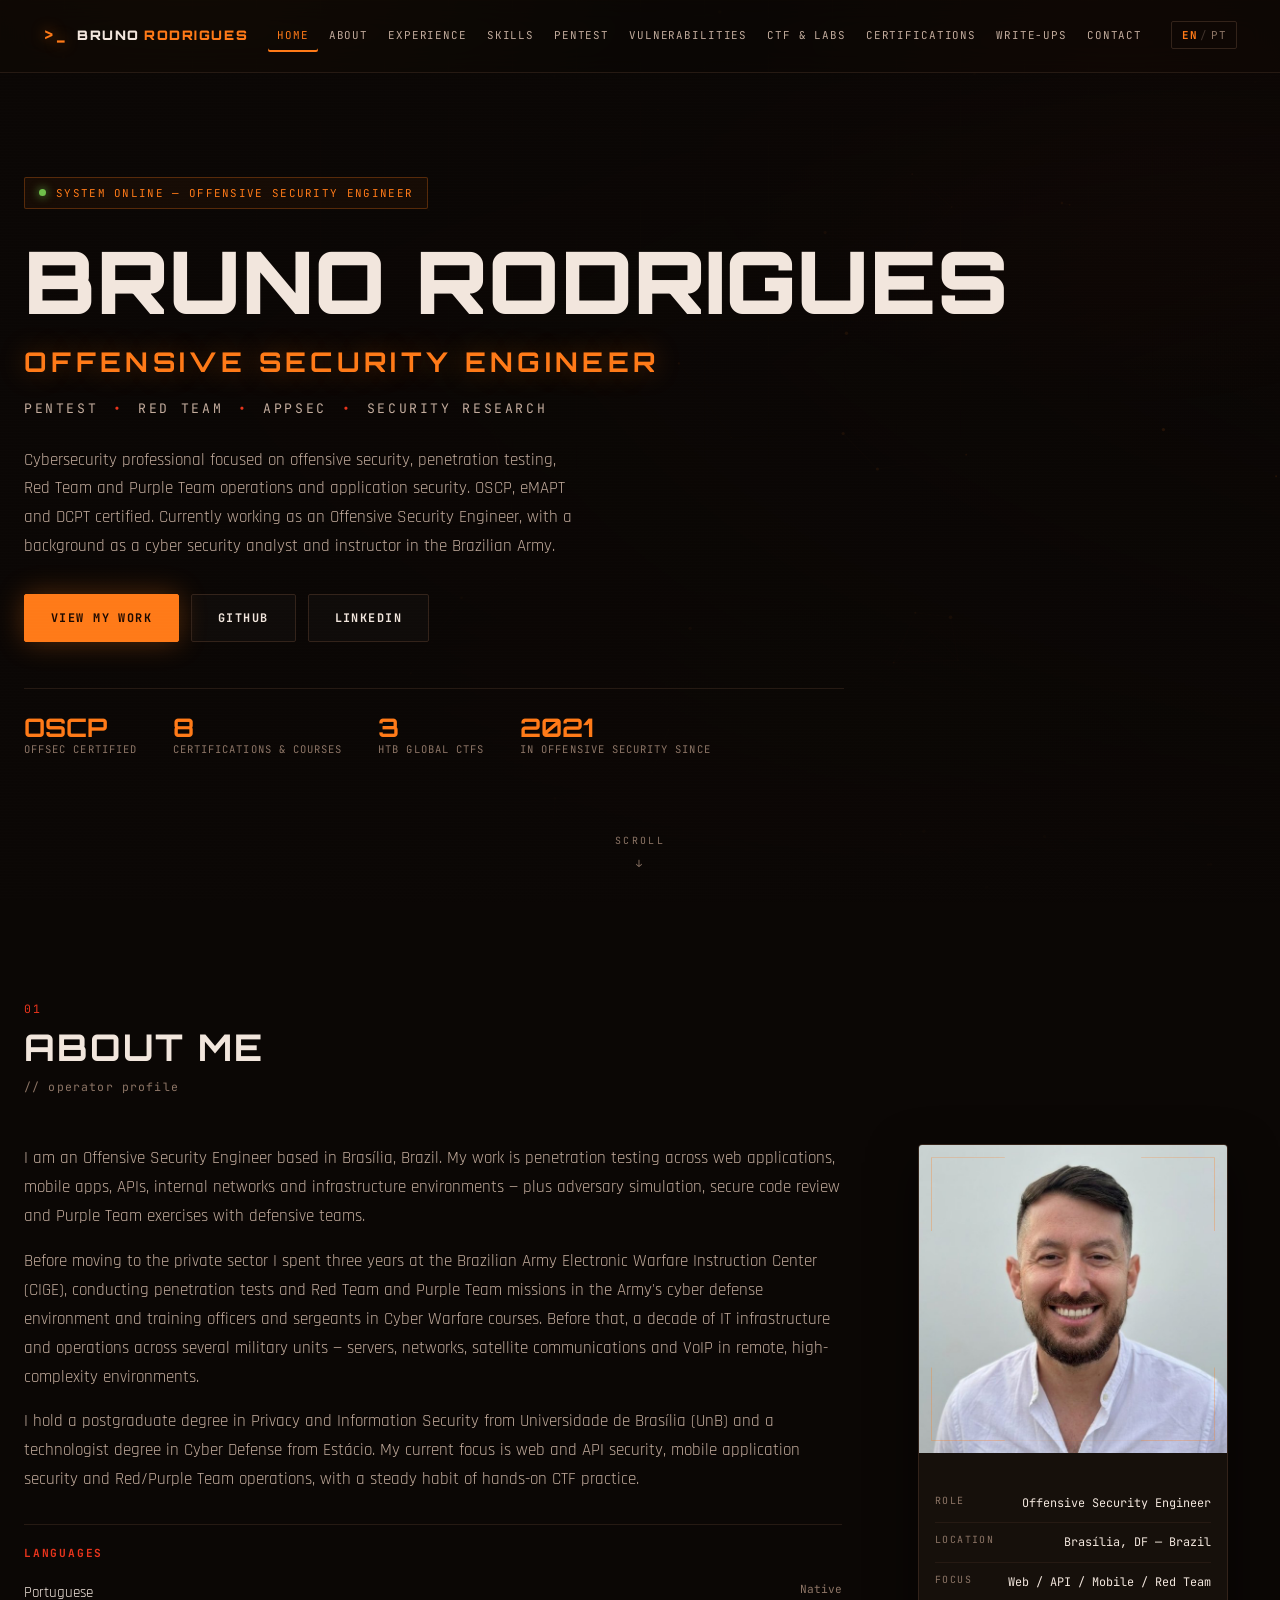
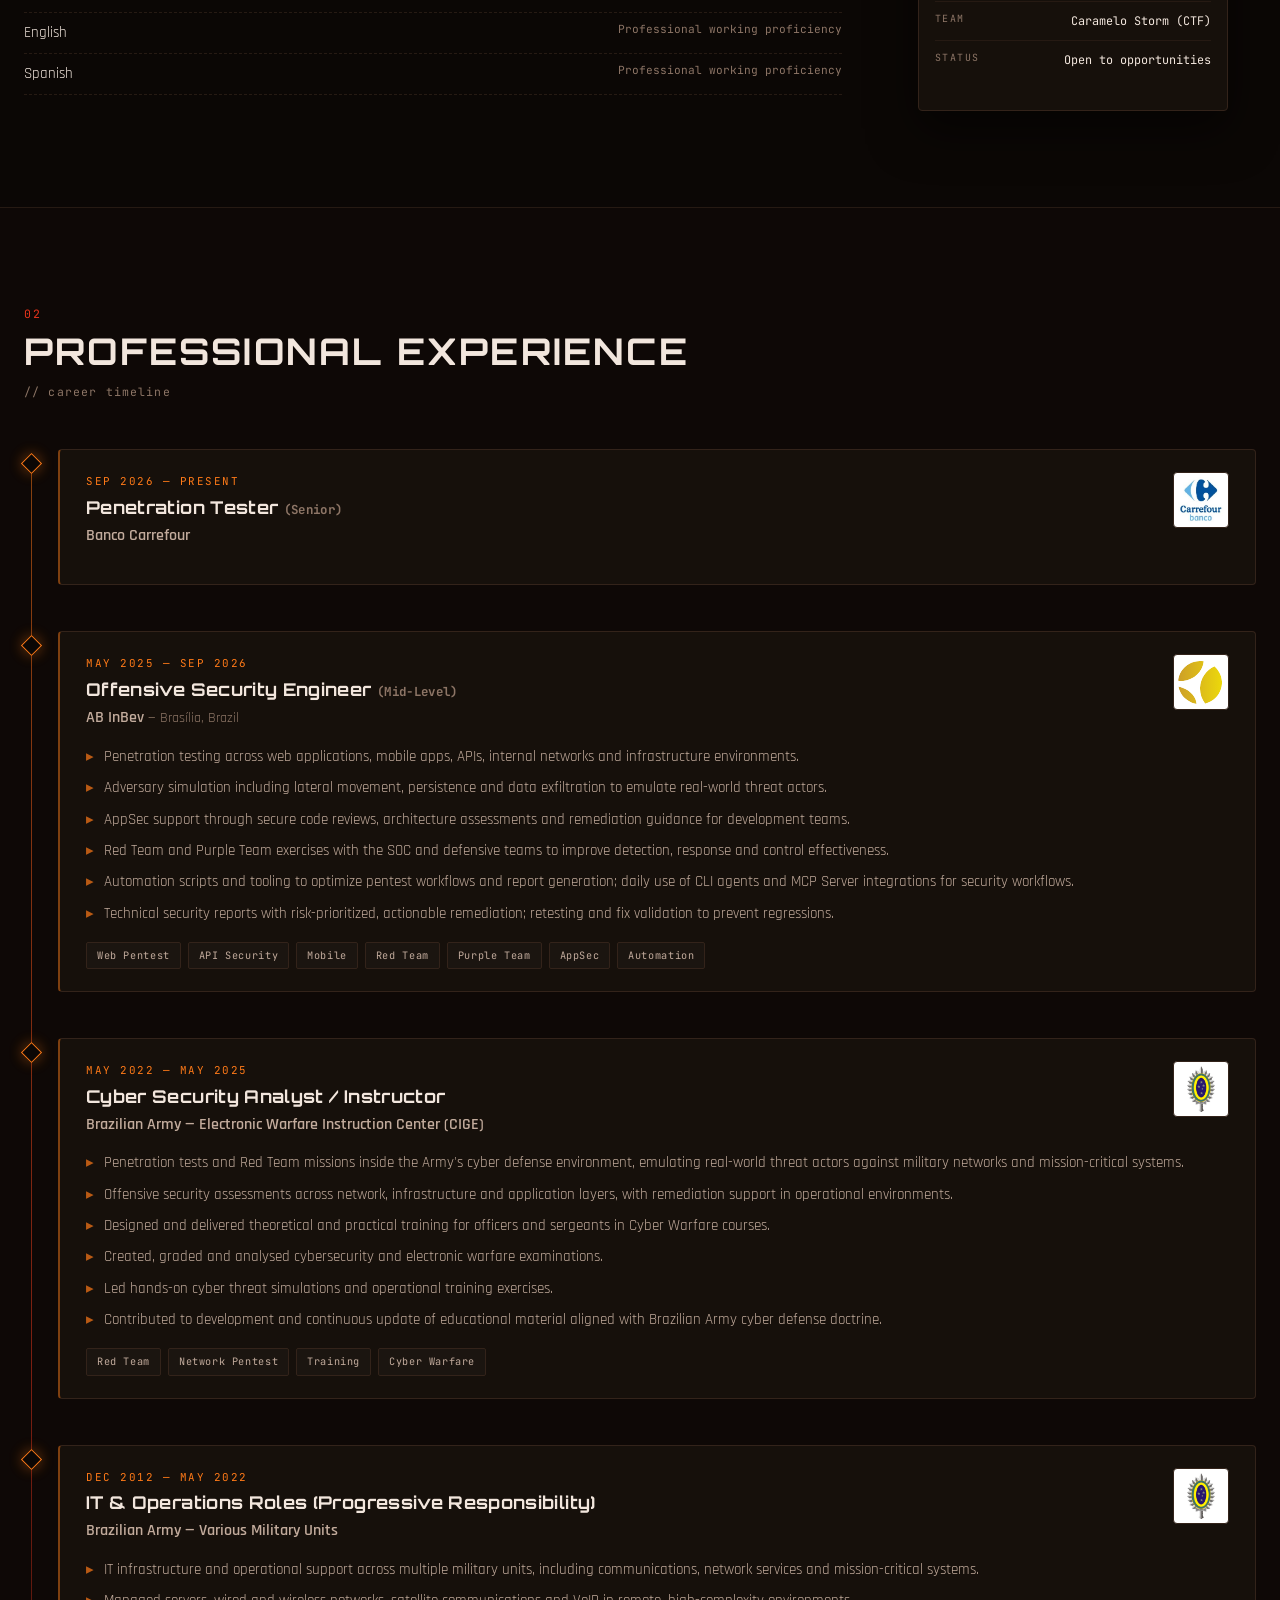
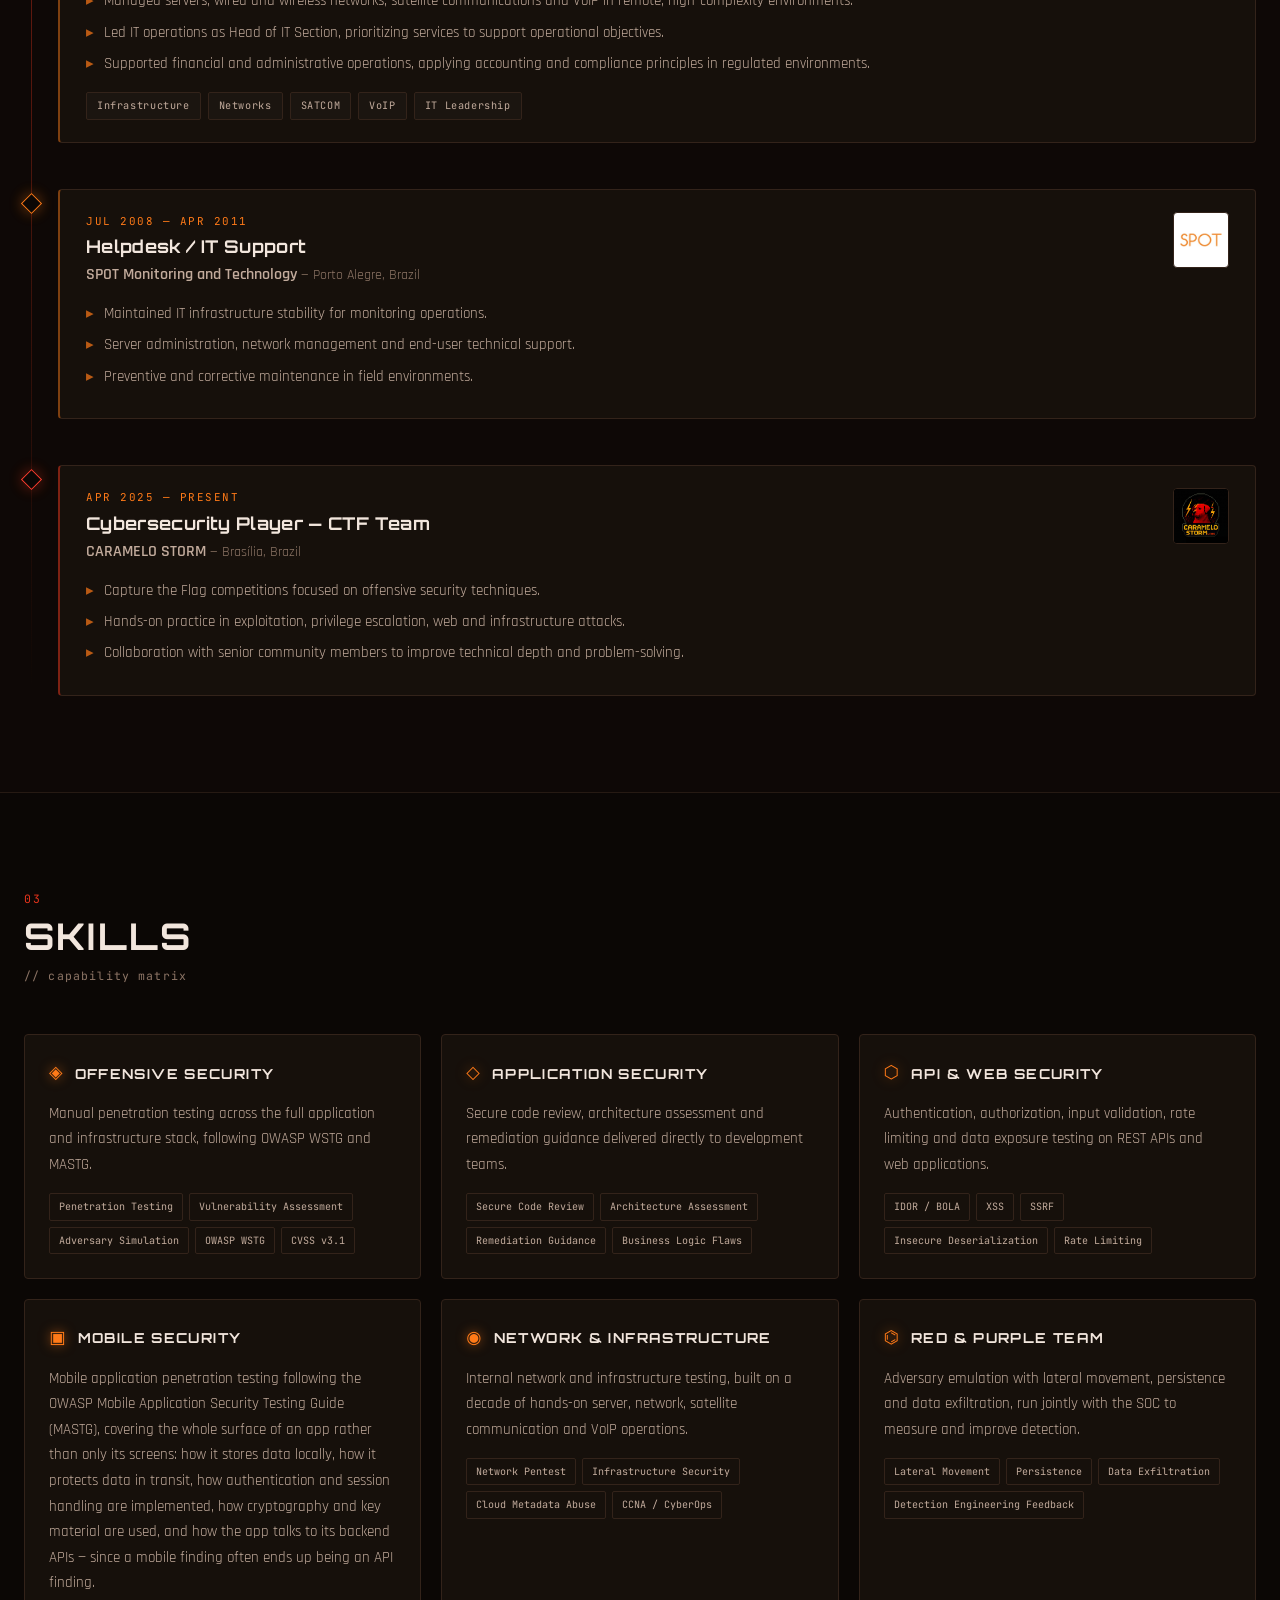
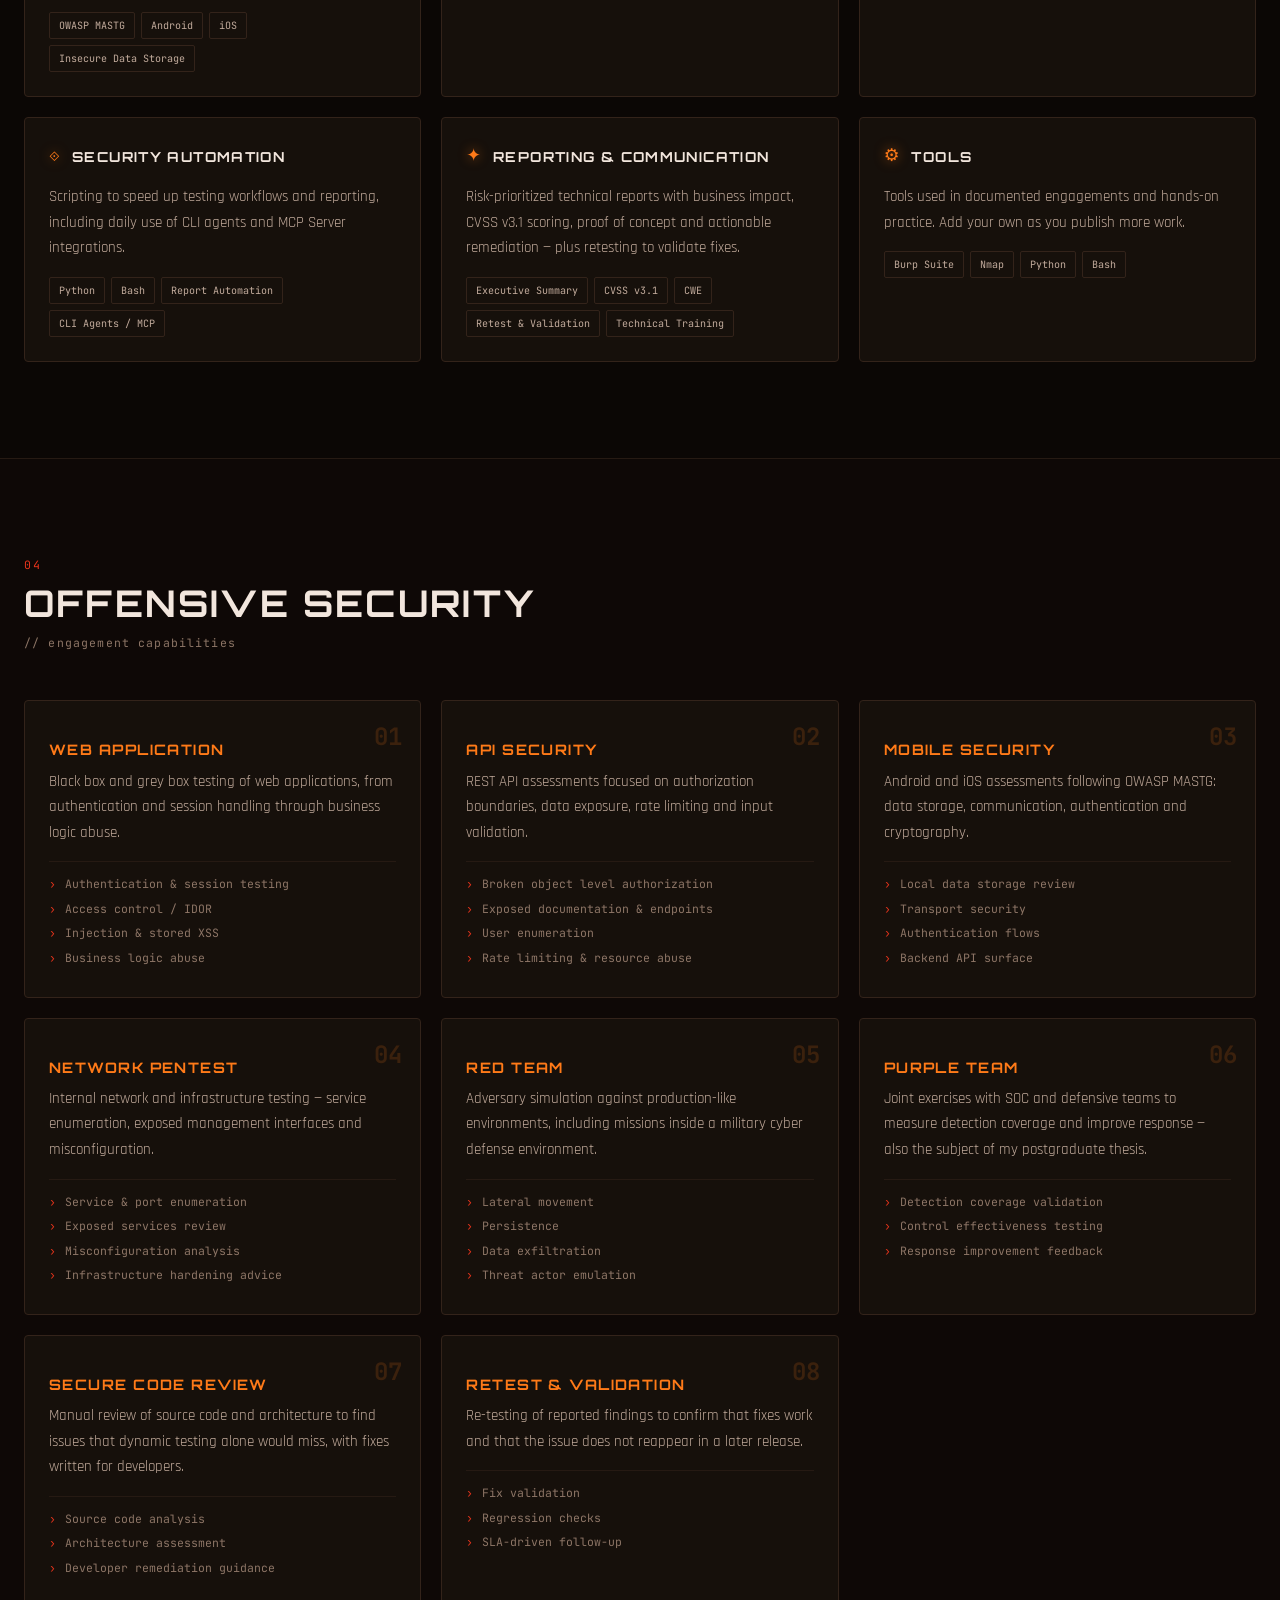
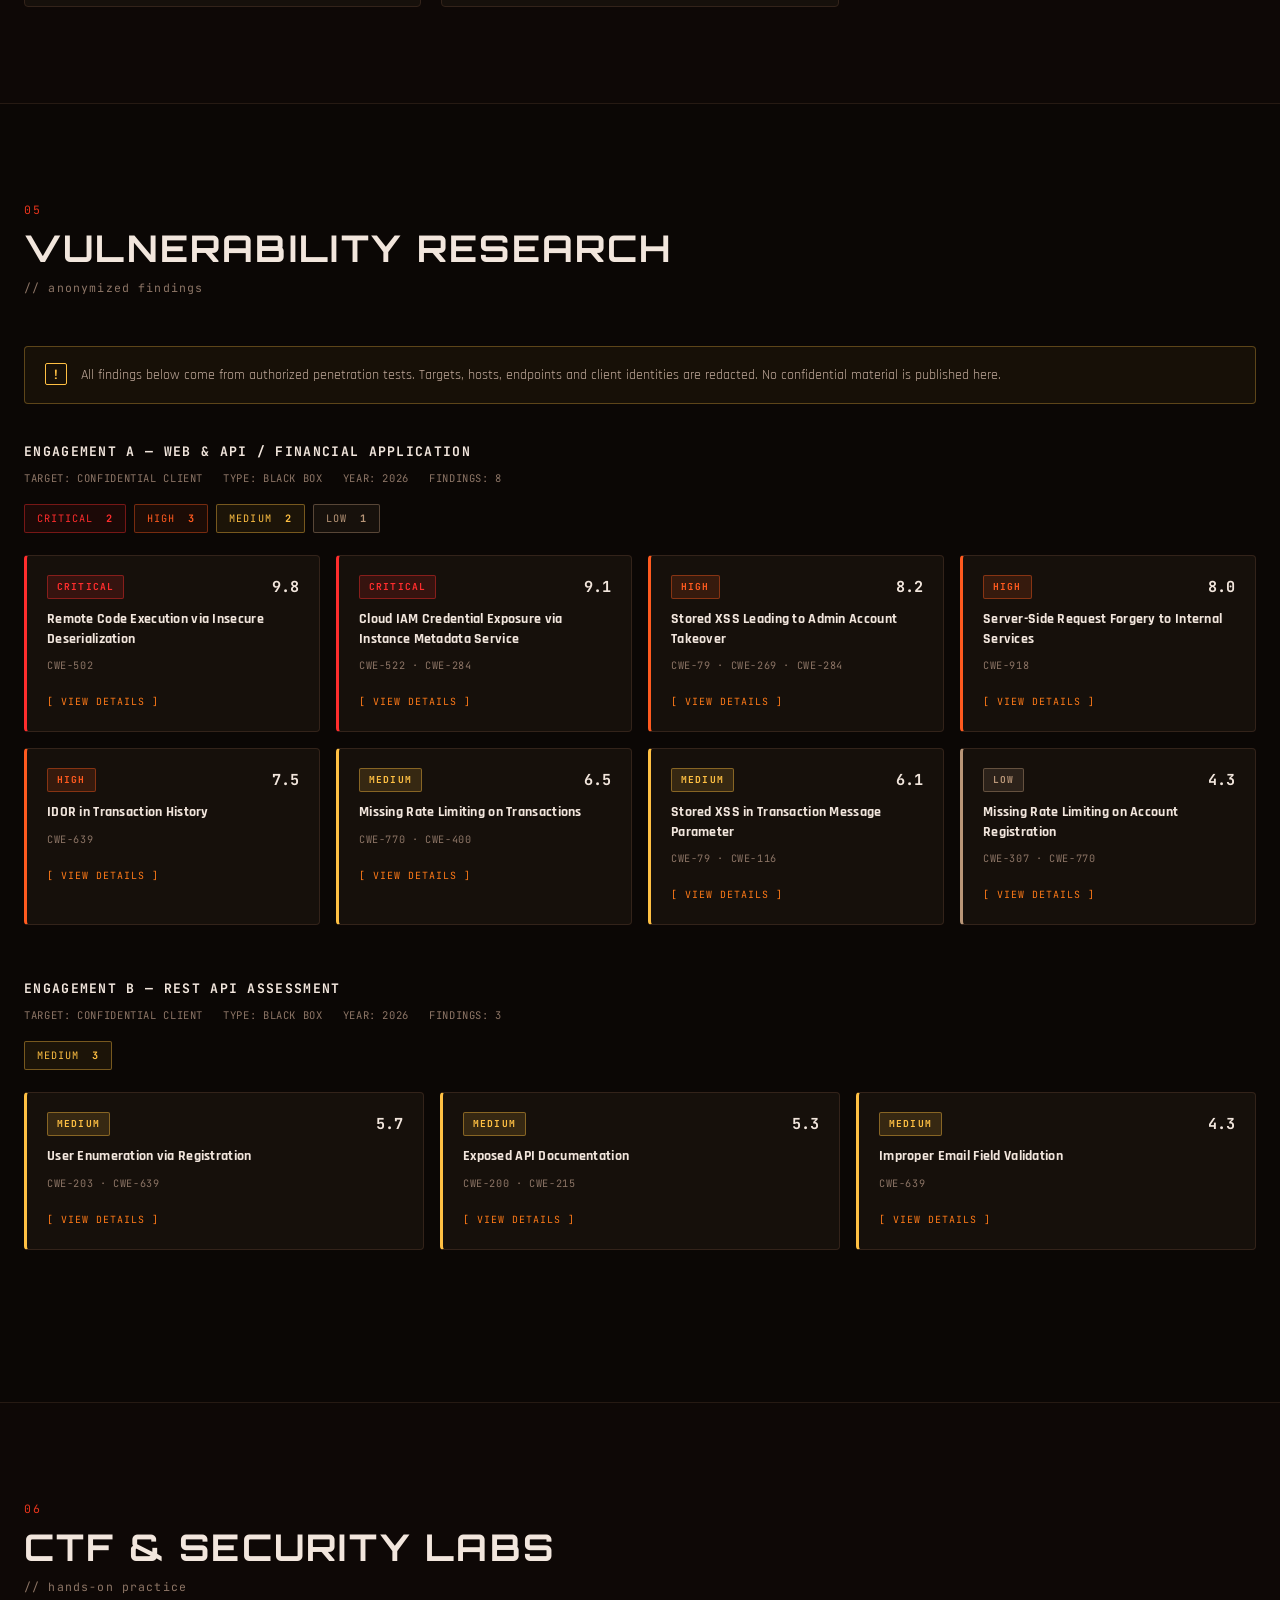
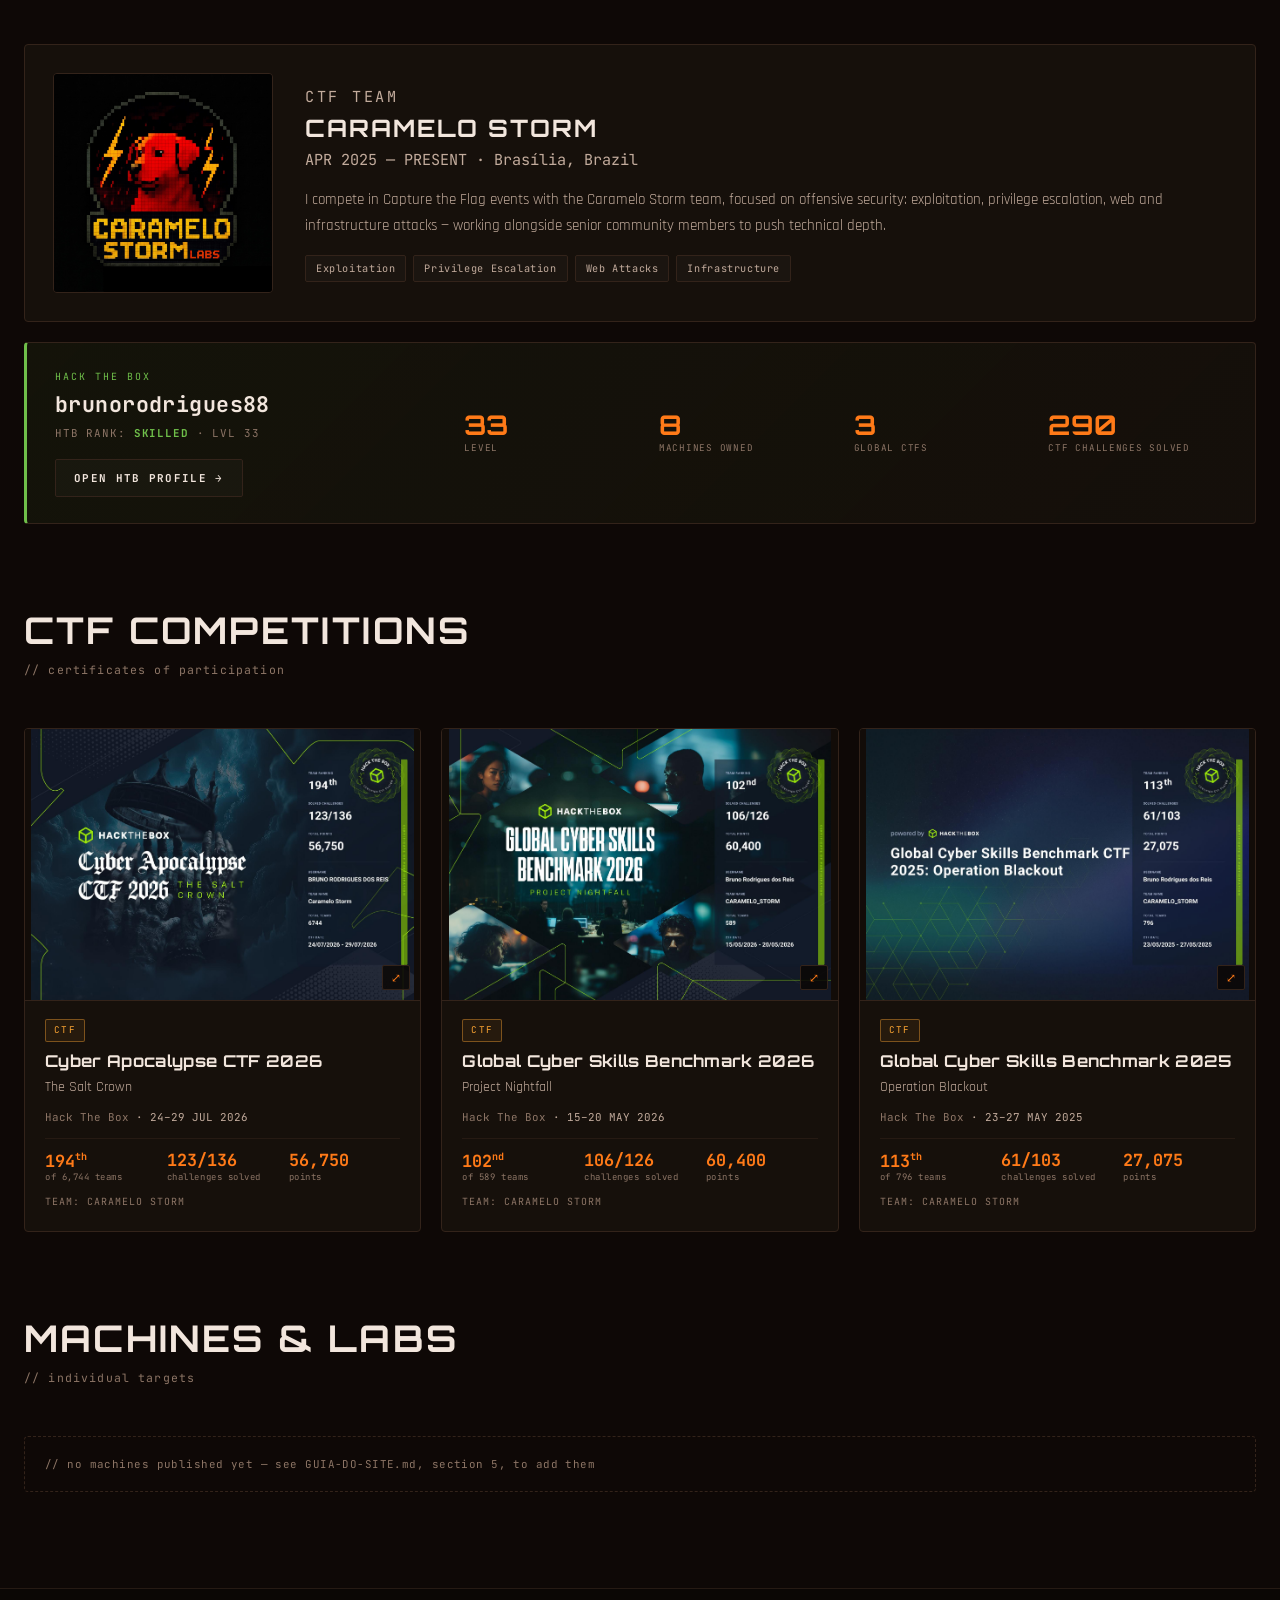
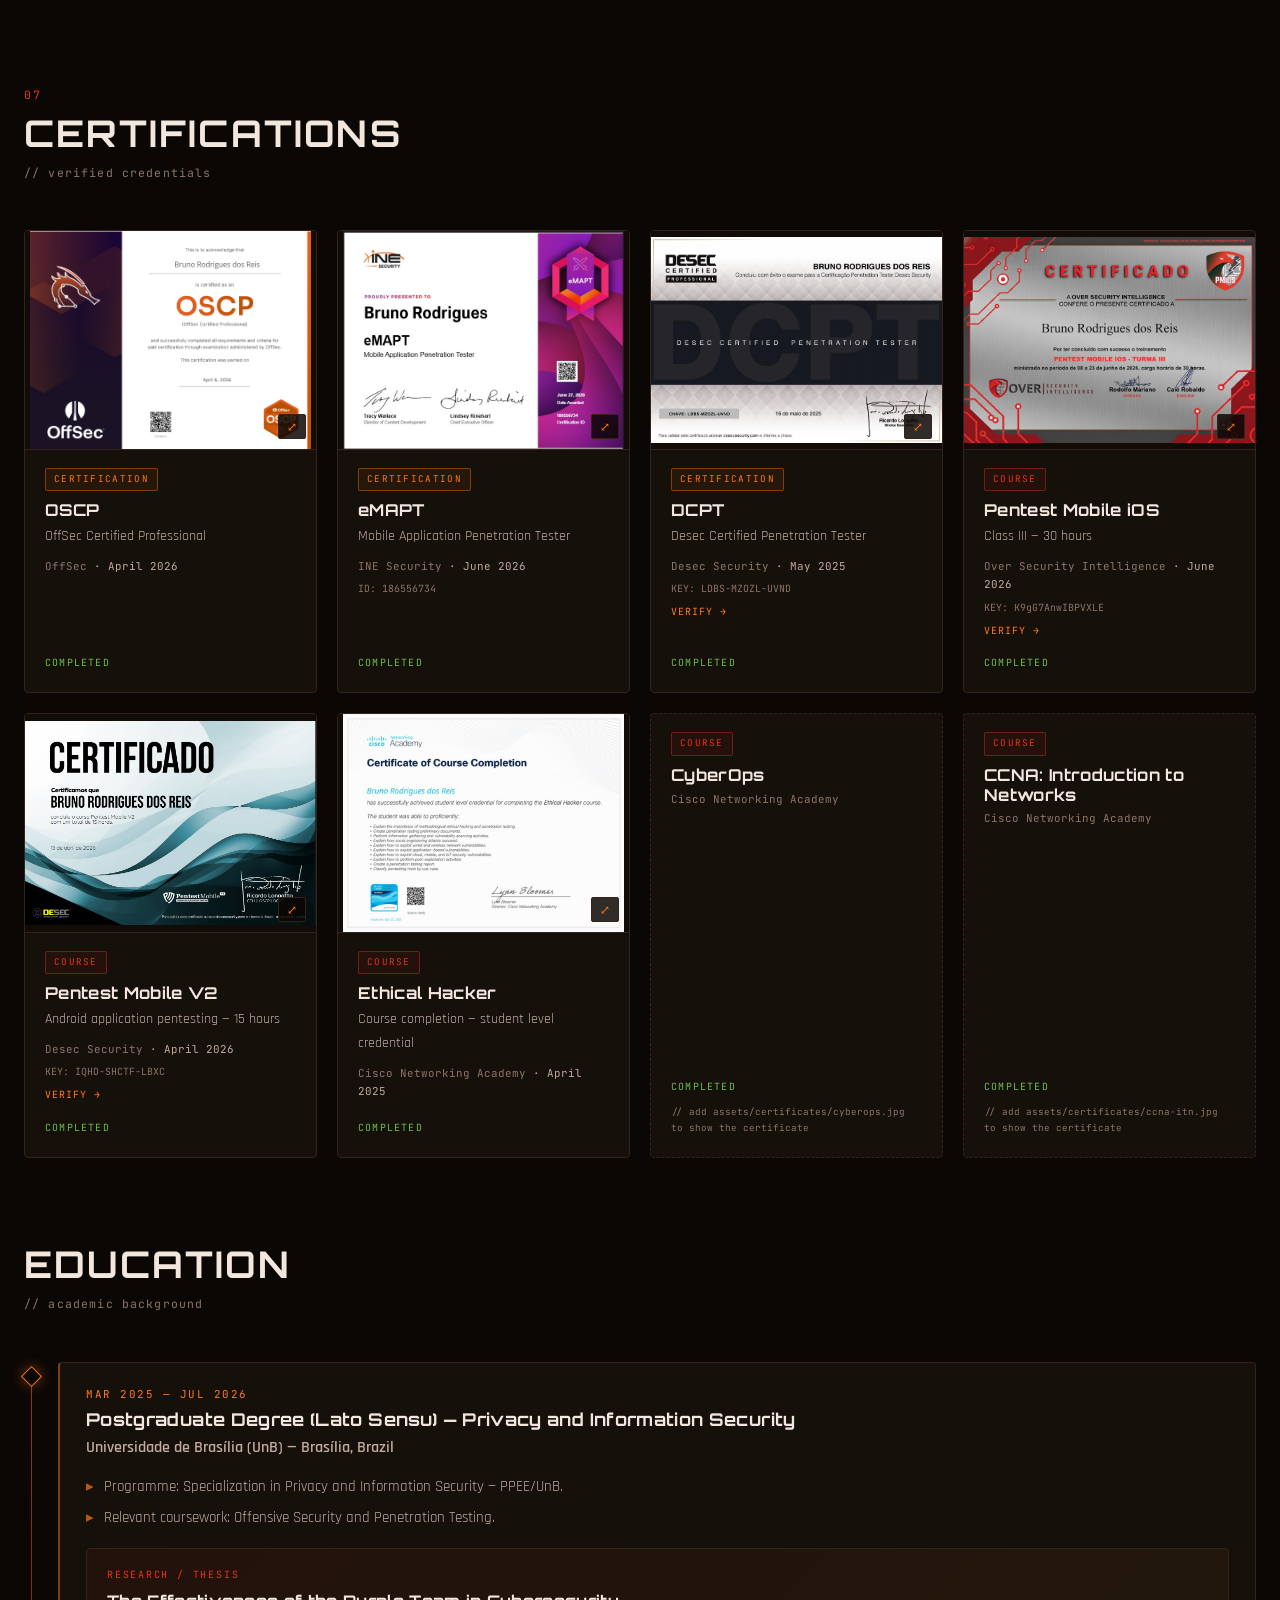
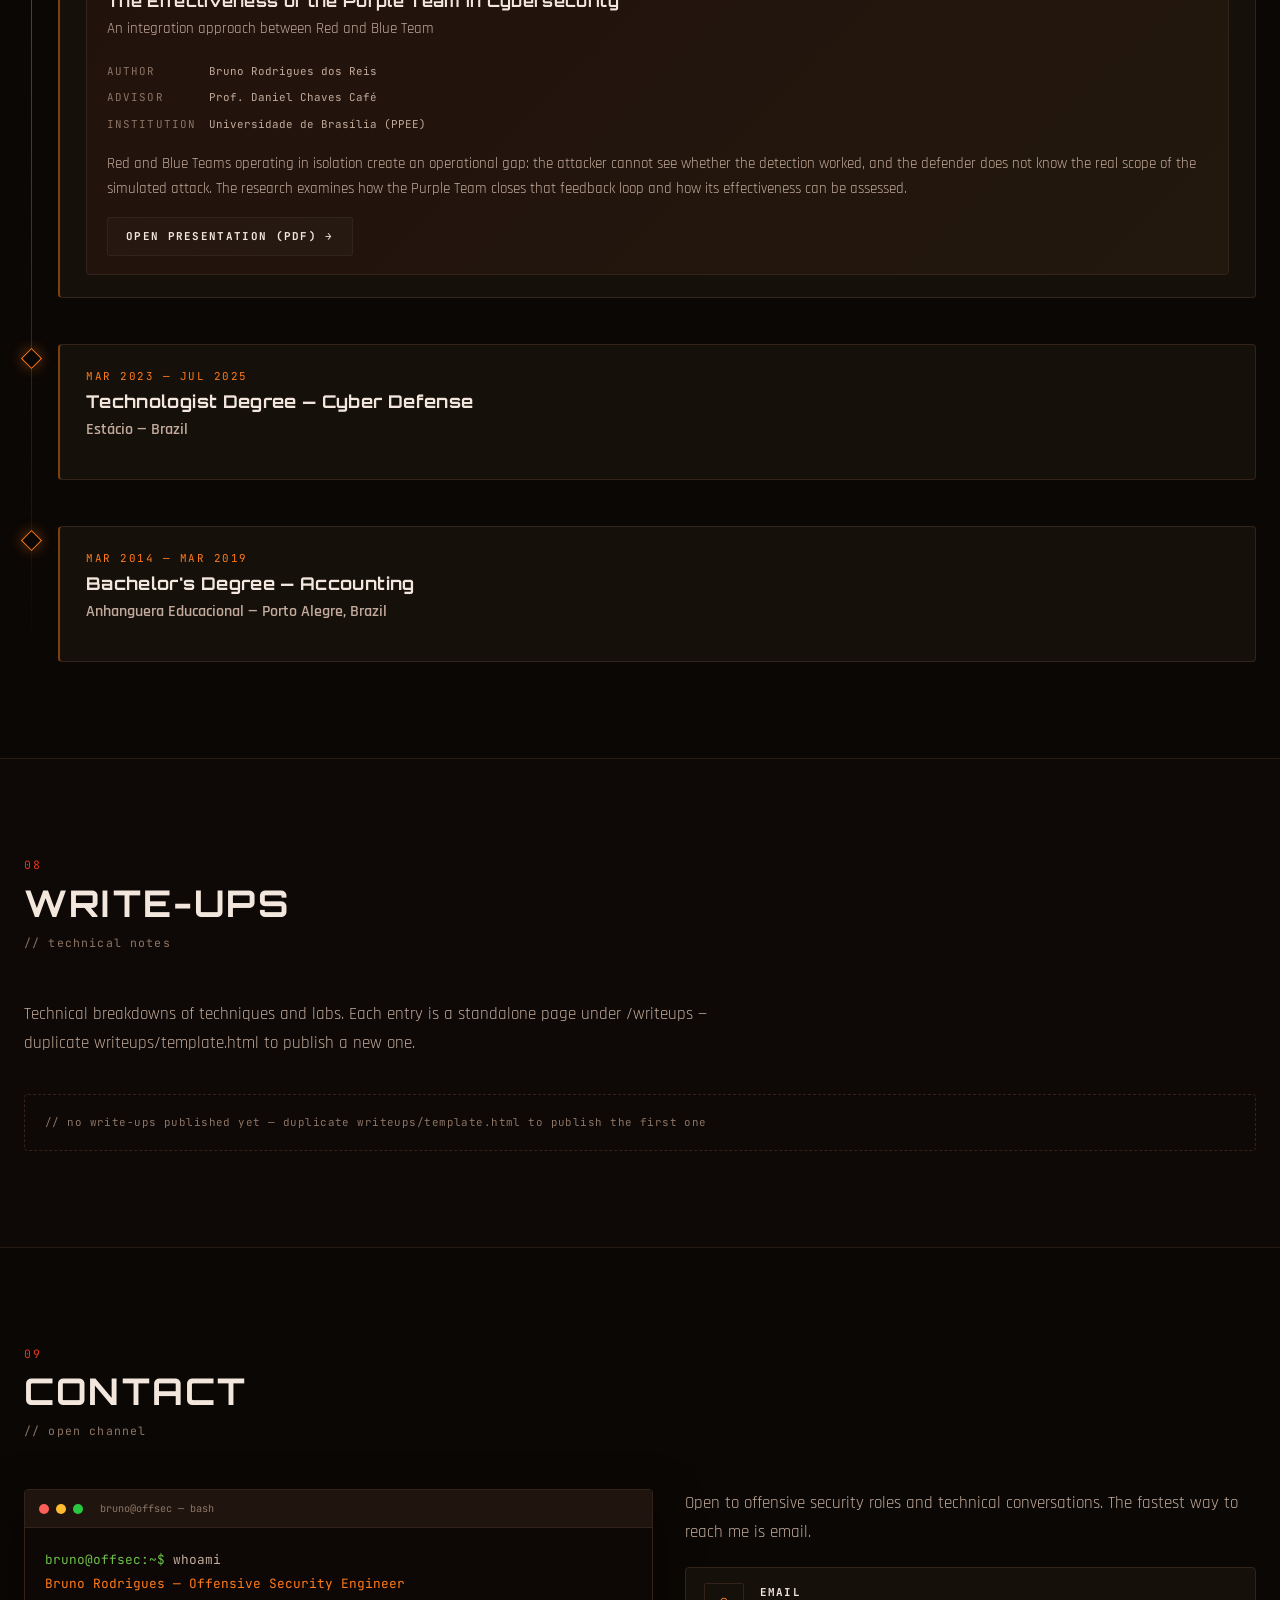
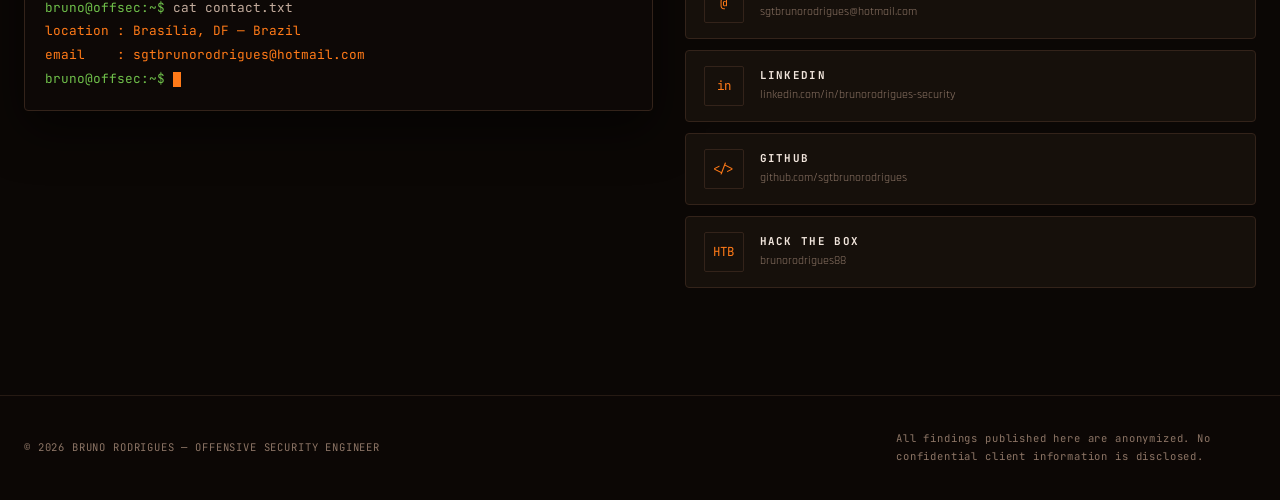
==== commit 30e4fafe: "Add files via upload add logos novos" ====
--- a/index.html
+++ b/index.html
@@ -193,7 +193,18 @@
       <li class="tl-item">
         <div class="tl-marker" aria-hidden="true"></div>
         <div class="tl-body">
-          <p class="tl-period mono" data-en="MAY 2025 — PRESENT" data-pt="MAI 2025 — ATUAL">MAY 2025 — PRESENT</p>
+          <img class="tl-logo" src="assets/logos/banco-carrefour.jpg" alt="Banco Carrefour" width="56" height="56" loading="lazy">
+          <p class="tl-period mono" data-en="SEP 2026 — PRESENT" data-pt="SET 2026 — ATUAL">SEP 2026 — PRESENT</p>
+          <h3 class="tl-role">Penetration Tester <span class="tl-level" data-en="(Senior)" data-pt="(Sênior)">(Senior)</span></h3>
+          <p class="tl-company">Banco Carrefour</p>
+        </div>
+      </li>
+
+      <li class="tl-item">
+        <div class="tl-marker" aria-hidden="true"></div>
+        <div class="tl-body">
+          <img class="tl-logo" src="assets/logos/abinbev.svg" alt="AB InBev" width="56" height="56" loading="lazy">
+          <p class="tl-period mono" data-en="MAY 2025 — SEP 2026" data-pt="MAI 2025 — SET 2026">MAY 2025 — SEP 2026</p>
           <h3 class="tl-role">Offensive Security Engineer <span class="tl-level" data-en="(Mid-Level)" data-pt="(Pleno)">(Mid-Level)</span></h3>
           <p class="tl-company">AB InBev <span class="tl-place" data-en="— Brasília, Brazil" data-pt="— Brasília, Brasil">— Brasília, Brazil</span></p>
           <ul class="tl-list">
@@ -213,6 +224,7 @@
       <li class="tl-item">
         <div class="tl-marker" aria-hidden="true"></div>
         <div class="tl-body">
+          <img class="tl-logo" src="assets/logos/exercito.png" alt="Exército Brasileiro" width="56" height="56" loading="lazy">
           <p class="tl-period mono" data-en="MAY 2022 — MAY 2025" data-pt="MAI 2022 — MAI 2025">MAY 2022 — MAY 2025</p>
           <h3 class="tl-role" data-en="Cyber Security Analyst / Instructor" data-pt="Analista de Segurança Cibernética / Instrutor">Cyber Security Analyst / Instructor</h3>
           <p class="tl-company" data-en="Brazilian Army — Electronic Warfare Instruction Center (CIGE)" data-pt="Exército Brasileiro — Centro de Instrução de Guerra Eletrônica (CIGE)">Brazilian Army — Electronic Warfare Instruction Center (CIGE)<span class="tl-place"> — Brasília, Brazil</span></p>
@@ -233,6 +245,7 @@
       <li class="tl-item">
         <div class="tl-marker" aria-hidden="true"></div>
         <div class="tl-body">
+          <img class="tl-logo" src="assets/logos/exercito.png" alt="Exército Brasileiro" width="56" height="56" loading="lazy">
           <p class="tl-period mono" data-en="DEC 2012 — MAY 2022" data-pt="DEZ 2012 — MAI 2022">DEC 2012 — MAY 2022</p>
           <h3 class="tl-role" data-en="IT &amp; Operations Roles (Progressive Responsibility)" data-pt="Funções de TI e Operações (responsabilidade progressiva)">IT &amp; Operations Roles (Progressive Responsibility)</h3>
           <p class="tl-company" data-en="Brazilian Army — Various Military Units" data-pt="Exército Brasileiro — Diversas Organizações Militares">Brazilian Army — Various Military Units<span class="tl-place"> — Brazil</span></p>
@@ -251,6 +264,7 @@
       <li class="tl-item">
         <div class="tl-marker" aria-hidden="true"></div>
         <div class="tl-body">
+          <img class="tl-logo" src="assets/logos/spot.jpg" alt="SPOT" width="56" height="56" loading="lazy">
           <p class="tl-period mono" data-en="JUL 2008 — APR 2011" data-pt="JUL 2008 — ABR 2011">JUL 2008 — APR 2011</p>
           <h3 class="tl-role" data-en="Helpdesk / IT Support" data-pt="Helpdesk / Suporte de TI">Helpdesk / IT Support</h3>
           <p class="tl-company">SPOT Monitoring and Technology <span class="tl-place" data-en="— Porto Alegre, Brazil" data-pt="— Porto Alegre, Brasil">— Porto Alegre, Brazil</span></p>
@@ -265,6 +279,7 @@
       <li class="tl-item tl-item-alt">
         <div class="tl-marker" aria-hidden="true"></div>
         <div class="tl-body">
+          <img class="tl-logo tl-logo-dark" src="assets/caramelo-storm.jpg" alt="CARAMELO STORM" width="56" height="56" loading="lazy">
           <p class="tl-period mono" data-en="APR 2025 — PRESENT" data-pt="ABR 2025 — ATUAL">APR 2025 — PRESENT</p>
           <h3 class="tl-role" data-en="Cybersecurity Player — CTF Team" data-pt="Cybersecurity Player — Time de CTF">Cybersecurity Player — CTF Team</h3>
           <p class="tl-company">CARAMELO STORM <span class="tl-place" data-en="— Brasília, Brazil" data-pt="— Brasília, Brasil">— Brasília, Brazil</span></p>
--- a/style.css
+++ b/style.css
@@ -609,6 +609,20 @@
   box-shadow: var(--glow-ember);
 }
 .tl-item-alt .tl-body { border-left-color: rgba(232, 52, 28, .5); }
+
+/* Company logo tile, top-right of each timeline card */
+.tl-logo {
+  float: right;
+  width: 56px;
+  height: 56px;
+  margin: 0 0 10px 16px;
+  padding: 4px;
+  object-fit: contain;
+  background: #fff;
+  border: 1px solid var(--line);
+  border-radius: var(--radius);
+}
+.tl-logo-dark { background: #000; padding: 0; }
 
 .tl-period {
   font-size: .68rem;
